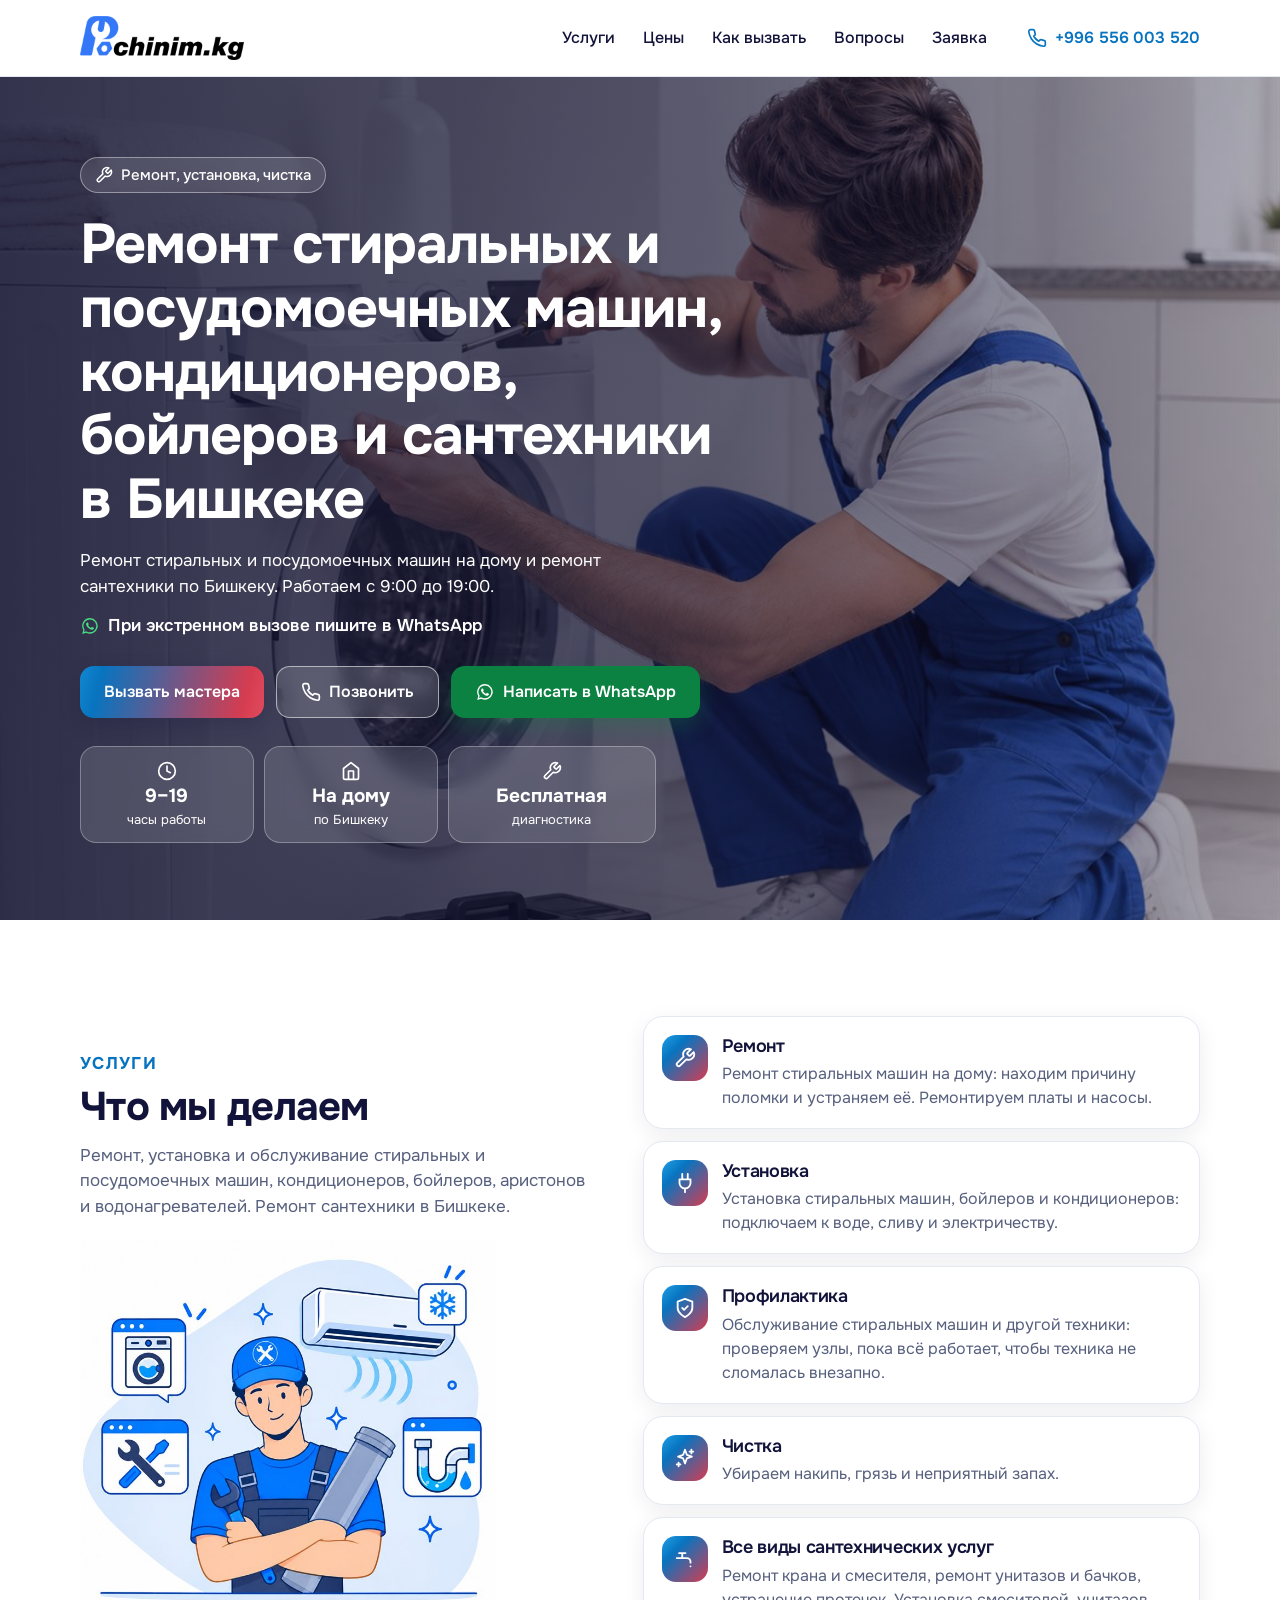
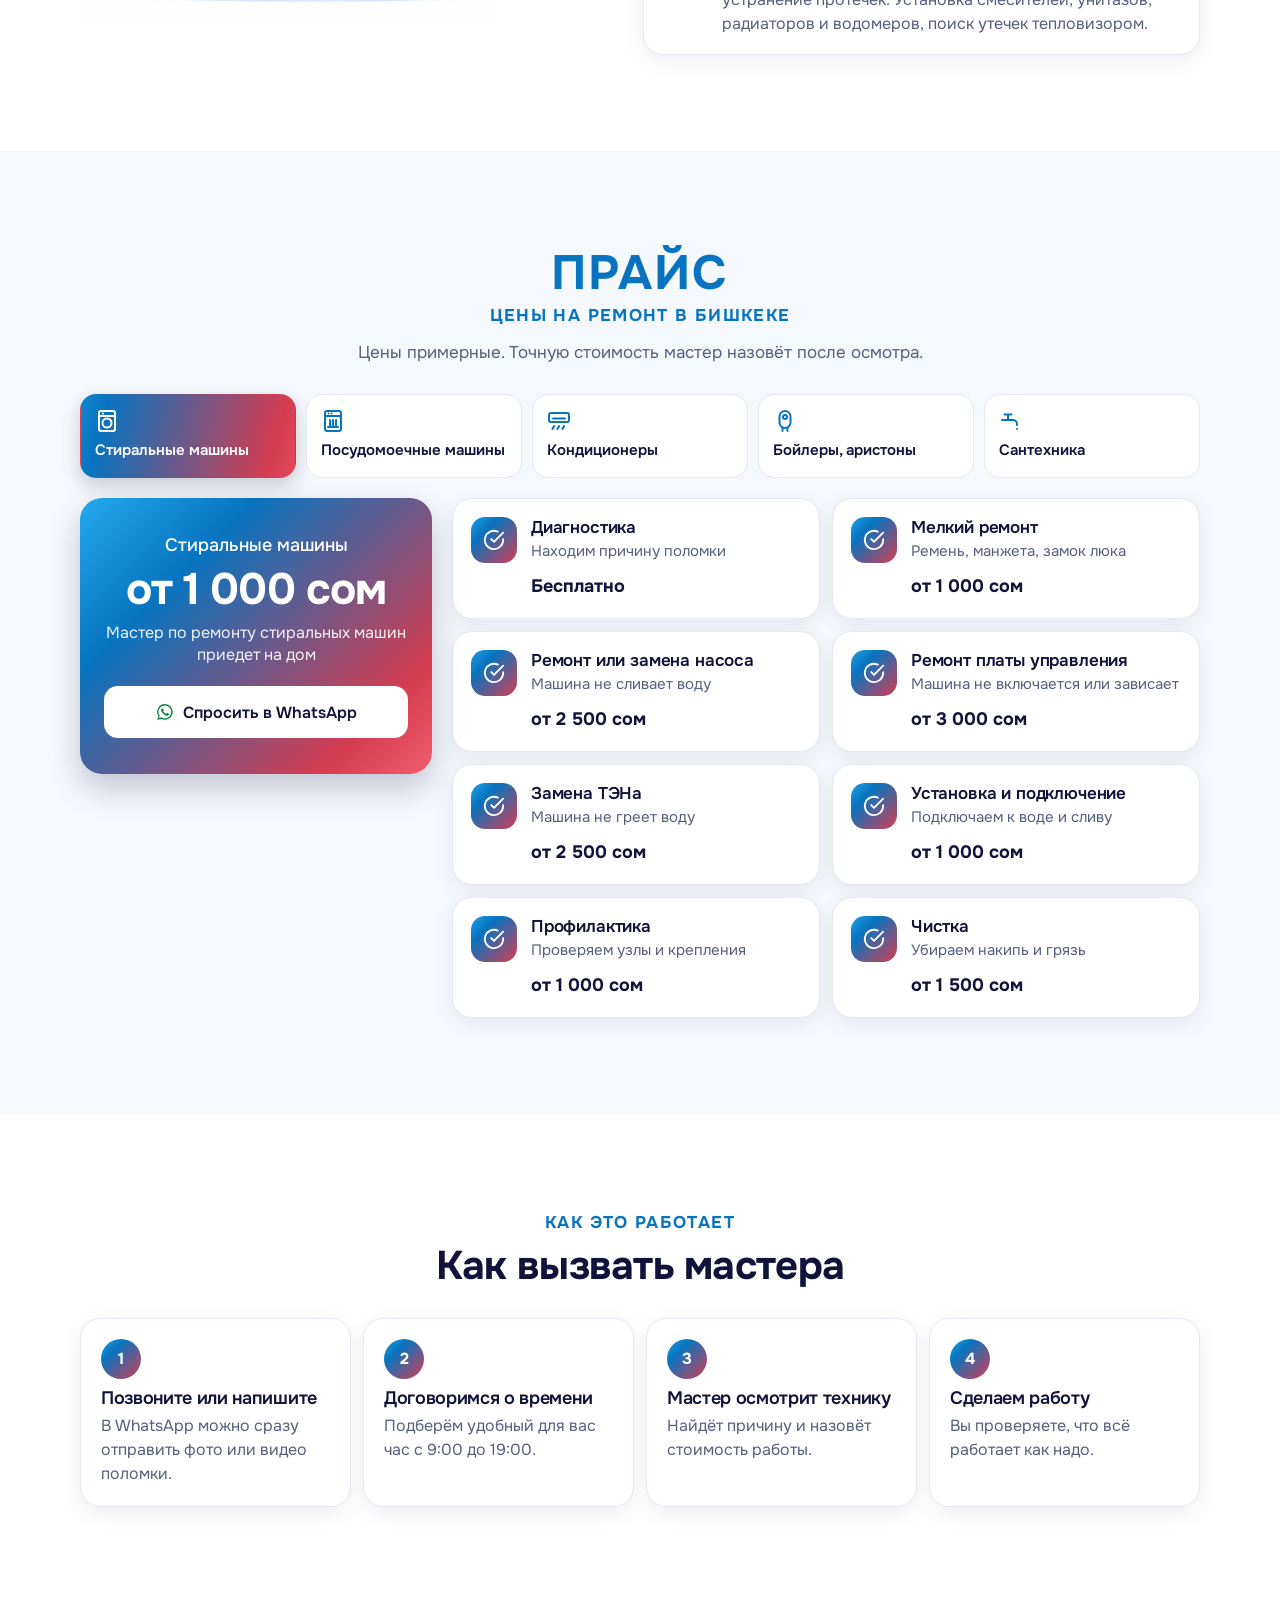
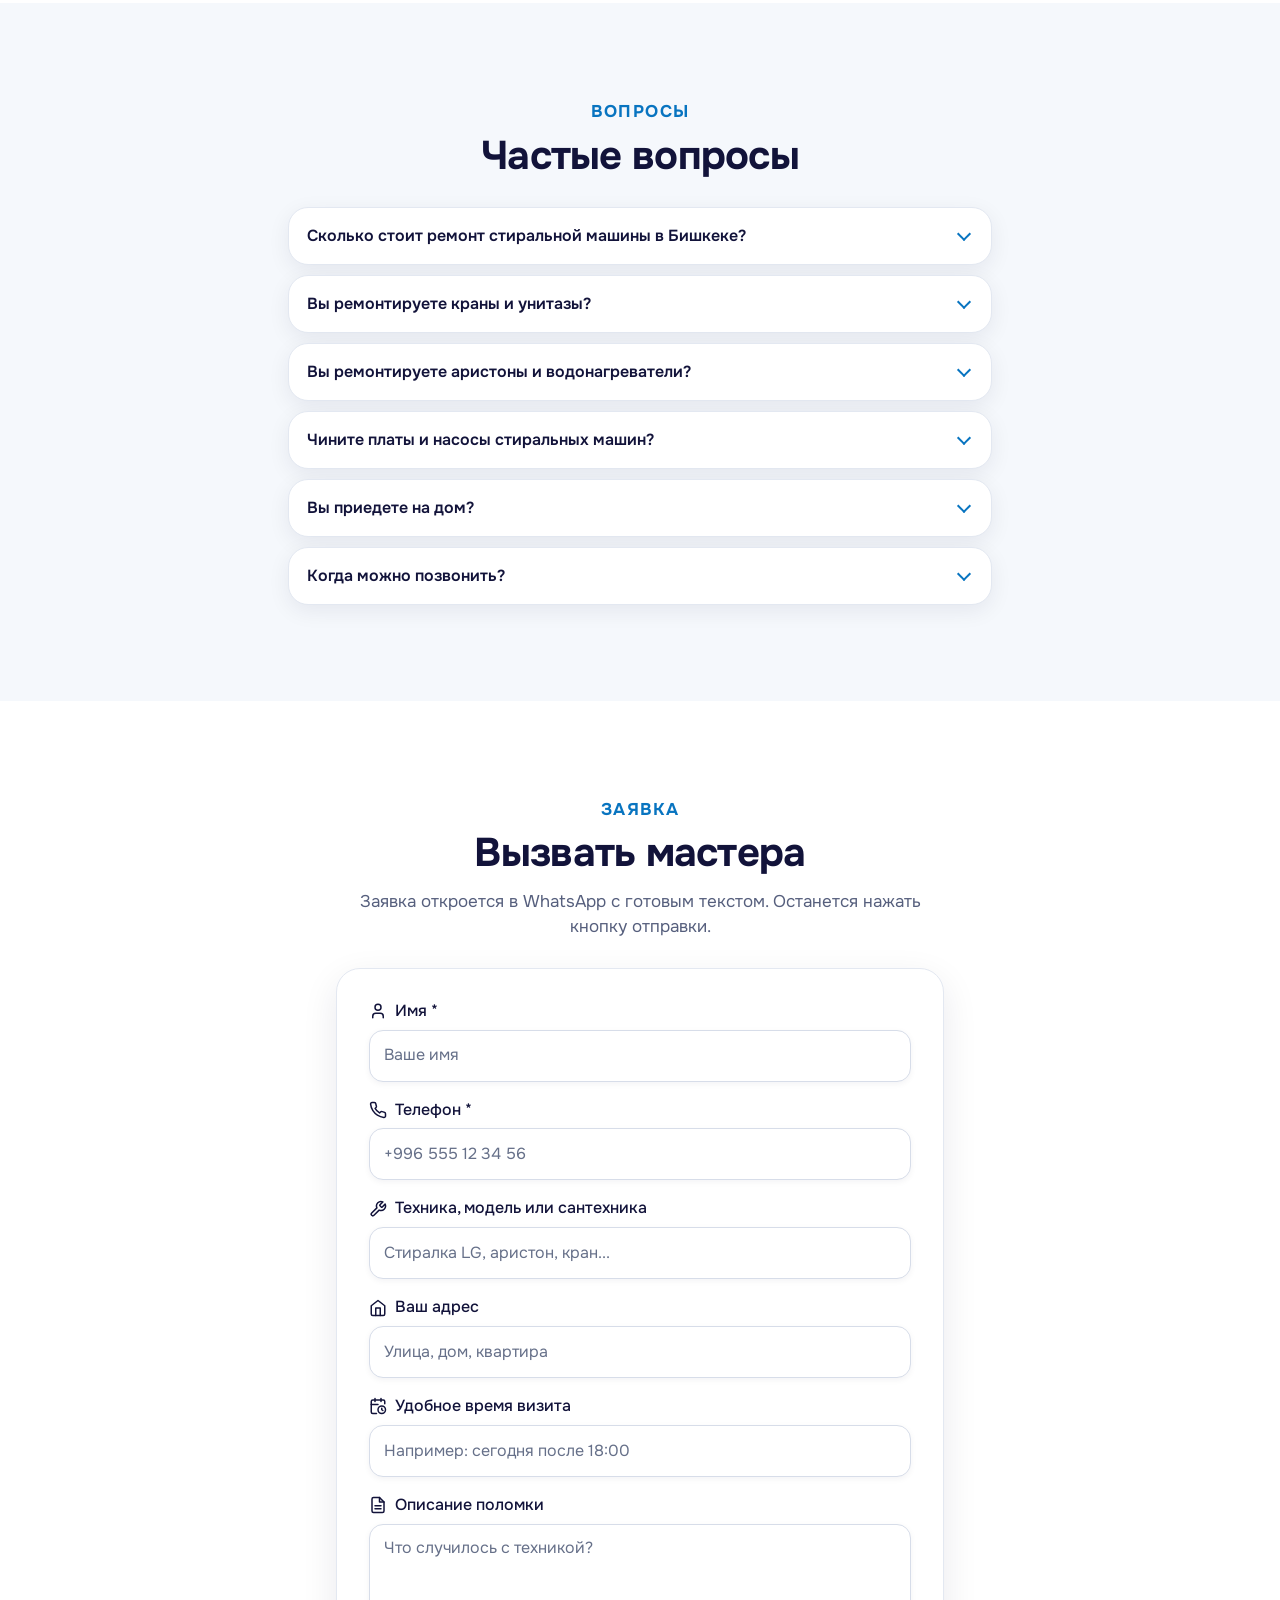
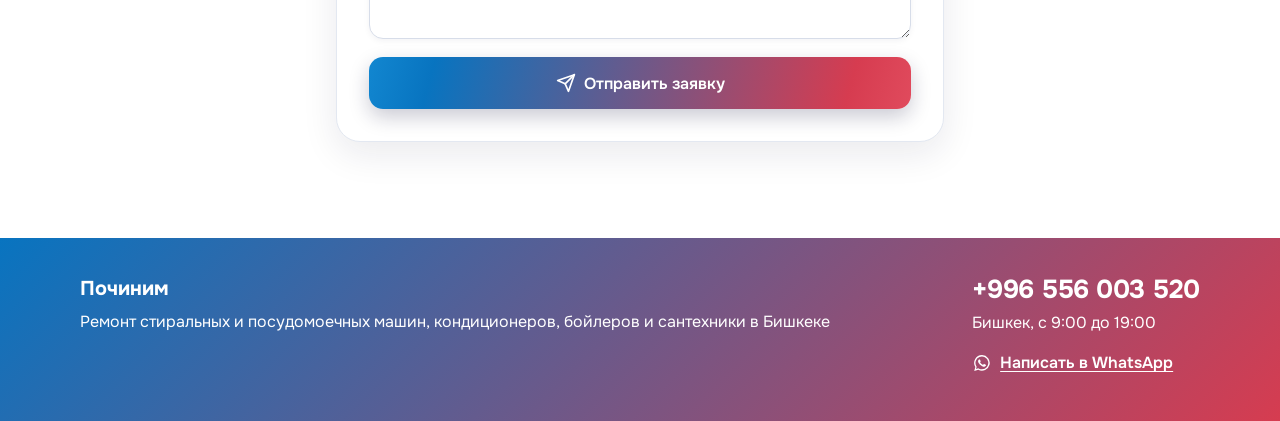
==== index.html @ c3d08d3a "Mention dishwashers in the main heading, intro and footer Co-Authored-By: Claude Opus 5.5 <noreply@a" ====
<!doctype html>
<html lang="ru">
<head>
  <meta charset="utf-8">
  <meta name="viewport" content="width=device-width, initial-scale=1, viewport-fit=cover">
  <title>Ремонт стиральных машин и сантехники в Бишкеке | Починим</title>
  <meta name="description" content="Ремонт стиральных машин на дому в Бишкеке, установка и обслуживание. Ремонт сантехники: краны, смесители, унитазы. Бесплатная диагностика. +996 556 003 520">
  <meta name="theme-color" content="#0874C0">
  <link rel="canonical" href="https://pochinim.github.io/">
  <meta property="og:type" content="website">
  <meta property="og:url" content="https://pochinim.github.io/">
  <meta property="og:image" content="https://pochinim.github.io/img/master.jpg">
  <meta property="og:locale" content="ru_RU">
  <meta property="og:title" content="Ремонт стиральных машин и сантехники в Бишкеке | Починим">
  <meta property="og:description" content="Ремонт стиральных машин на дому в Бишкеке, установка и обслуживание. Ремонт сантехники: краны, смесители, унитазы. Бесплатная диагностика.">
  <link rel="icon" href="favicon-32.png?v=2" type="image/png" sizes="32x32">
  <link rel="icon" href="favicon-192.png?v=2" type="image/png" sizes="192x192">
  <link rel="apple-touch-icon" href="apple-touch-icon.png?v=2">
  <link rel="preconnect" href="https://fonts.googleapis.com">
  <link rel="preconnect" href="https://fonts.gstatic.com" crossorigin>
  <link rel="stylesheet" href="https://fonts.googleapis.com/css2?family=Onest:wght@400;500;600;700&display=swap">
  <link rel="stylesheet" href="styles.css">
  <script type="application/ld+json">
  {
    "@context": "https://schema.org",
    "@type": "HomeAndConstructionBusiness",
    "name": "Починим",
    "logo": "https://pochinim.github.io/img/logo-pochinim.png",
    "url": "https://pochinim.github.io/",
    "image": "https://pochinim.github.io/img/master.jpg",
    "description": "Ремонт стиральных машин на дому в Бишкеке, установка и обслуживание стиральных машин, кондиционеров и бойлеров. Ремонт сантехники: ремонт крана, смесителя и унитаза.",
    "telephone": "+996556003520",
    "areaServed": { "@type": "City", "name": "Бишкек" },
    "address": { "@type": "PostalAddress", "addressLocality": "Бишкек", "addressCountry": "KG" },
    "priceRange": "от 500 сом"
  }
  </script>
</head>
<body>

  <!-- Иконки -->
  <svg width="0" height="0" class="sprite" aria-hidden="true">
    <symbol id="i-phone" viewBox="0 0 24 24"><path fill="none" stroke="currentColor" stroke-width="2" stroke-linecap="round" stroke-linejoin="round" d="M22 16.920v3a2 2 0 0 1-2.180 2 19.790 19.790 0 0 1-8.630-3.070 19.500 19.500 0 0 1-6-6 19.790 19.790 0 0 1-3.070-8.670A2 2 0 0 1 4.110 2h3a2 2 0 0 1 2 1.720c.13.960.36 1.900.7 2.810a2 2 0 0 1-.45 2.110L8.090 9.910a16 16 0 0 0 6 6l1.270-1.270a2 2 0 0 1 2.110-.45c.91.34 1.850.57 2.810.7A2 2 0 0 1 22 16.920z"/></symbol>
    <symbol id="i-wa" viewBox="0 0 24 24"><path fill="currentColor" d="M12 2.500a9.400 9.400 0 0 0-8 14.300L2.700 21.500l4.800-1.300A9.400 9.400 0 1 0 12 2.500zm0 17.100c-1.500 0-2.900-.4-4.100-1.100l-.3-.2-2.800.8.800-2.700-.2-.3A7.700 7.700 0 1 1 12 19.600zm4.300-5.700c-.2-.1-1.400-.7-1.600-.8-.2-.1-.4-.1-.5.100l-.8.900c-.1.200-.3.200-.5.100a6.300 6.300 0 0 1-3.100-2.700c-.2-.4.200-.3.600-1.200.1-.1 0-.3 0-.4l-.7-1.700c-.2-.4-.4-.4-.5-.4h-.5c-.2 0-.4.100-.6.300-.2.200-.8.800-.8 1.900 0 1.100.8 2.200.9 2.400.1.100 1.600 2.500 4 3.500 1.500.6 2 .7 2.800.6.400-.1 1.400-.6 1.600-1.100.2-.5.200-1 .1-1.100-.1-.1-.2-.2-.4-.3z"/></symbol>
    <symbol id="i-user" viewBox="0 0 24 24"><g fill="none" stroke="currentColor" stroke-width="2" stroke-linecap="round" stroke-linejoin="round"><path d="M19 21v-2a4 4 0 0 0-4-4H9a4 4 0 0 0-4 4v2"/><circle cx="12" cy="7" r="4"/></g></symbol>
    <symbol id="i-wrench" viewBox="0 0 24 24"><path fill="none" stroke="currentColor" stroke-width="2" stroke-linecap="round" stroke-linejoin="round" d="M14.700 6.300a1 1 0 0 0 0 1.400l1.600 1.600a1 1 0 0 0 1.400 0l3.770-3.770a6 6 0 0 1-7.940 7.940l-6.910 6.910a2.120 2.120 0 0 1-3-3l6.910-6.910a6 6 0 0 1 7.940-7.940l-3.760 3.760z"/></symbol>
    <symbol id="i-home" viewBox="0 0 24 24"><g fill="none" stroke="currentColor" stroke-width="2" stroke-linecap="round" stroke-linejoin="round"><path d="m3 9 9-7 9 7v11a2 2 0 0 1-2 2H5a2 2 0 0 1-2-2z"/><path d="M9 22V12h6v10"/></g></symbol>
    <symbol id="i-calendar" viewBox="0 0 24 24"><g fill="none" stroke="currentColor" stroke-width="2" stroke-linecap="round" stroke-linejoin="round"><path d="M21 9V6a2 2 0 0 0-2-2H5a2 2 0 0 0-2 2v14a2 2 0 0 0 2 2h5"/><path d="M16 2v4M8 2v4M3 10h9"/><circle cx="17" cy="17" r="5"/><path d="M17 15v2l1.500 1"/></g></symbol>
    <symbol id="i-file" viewBox="0 0 24 24"><g fill="none" stroke="currentColor" stroke-width="2" stroke-linecap="round" stroke-linejoin="round"><path d="M14 2H6a2 2 0 0 0-2 2v16a2 2 0 0 0 2 2h12a2 2 0 0 0 2-2V8z"/><path d="M14 2v6h6M16 13H8M16 17H8"/></g></symbol>
    <symbol id="i-send" viewBox="0 0 24 24"><g fill="none" stroke="currentColor" stroke-width="2" stroke-linecap="round" stroke-linejoin="round"><path d="m22 2-7 20-4-9-9-4z"/><path d="M22 2 11 13"/></g></symbol>
    <symbol id="i-clock" viewBox="0 0 24 24"><g fill="none" stroke="currentColor" stroke-width="2" stroke-linecap="round" stroke-linejoin="round"><circle cx="12" cy="12" r="10"/><path d="M12 6v6l4 2"/></g></symbol>
    <symbol id="i-check" viewBox="0 0 24 24"><g fill="none" stroke="currentColor" stroke-width="2" stroke-linecap="round" stroke-linejoin="round"><path d="M22 11.080V12a10 10 0 1 1-5.930-9.140"/><path d="m9 11 3 3L22 4"/></g></symbol>
    <symbol id="i-shield" viewBox="0 0 24 24"><g fill="none" stroke="currentColor" stroke-width="2" stroke-linecap="round" stroke-linejoin="round"><path d="M12 22s8-4 8-10V5l-8-3-8 3v7c0 6 8 10 8 10z"/><path d="m9 12 2 2 4-4"/></g></symbol>
    <symbol id="i-plug" viewBox="0 0 24 24"><path fill="none" stroke="currentColor" stroke-width="2" stroke-linecap="round" stroke-linejoin="round" d="M9 2v6M15 2v6M6 8h12v4a6 6 0 0 1-12 0V8zM12 18v4"/></symbol>
    <symbol id="i-spark" viewBox="0 0 24 24"><path fill="none" stroke="currentColor" stroke-width="2" stroke-linecap="round" stroke-linejoin="round" d="m12 3 2 5.500L19.500 10.500 14 12.500 12 18l-2-5.500-5.500-2L10 8.500zM19 3v4M21 5h-4M5 17v4M7 19H3"/></symbol>
    <symbol id="i-washer" viewBox="0 0 24 24"><g fill="none" stroke="currentColor" stroke-width="2" stroke-linecap="round" stroke-linejoin="round"><rect x="4" y="2" width="16" height="20" rx="2"/><circle cx="12" cy="14" r="4.500"/><path d="M4 7h16M8 4.500h.01"/></g></symbol>
    <symbol id="i-dish" viewBox="0 0 24 24"><g fill="none" stroke="currentColor" stroke-width="2" stroke-linecap="round" stroke-linejoin="round"><rect x="4" y="2" width="16" height="20" rx="2"/><path d="M4 7h16M7.500 4.500h.01M10.500 4.500h.01M9 11v6M12 11v6M15 11v6M7 18h10"/></g></symbol>
    <symbol id="i-ac" viewBox="0 0 24 24"><g fill="none" stroke="currentColor" stroke-width="2" stroke-linecap="round" stroke-linejoin="round"><rect x="2" y="4" width="20" height="9" rx="2"/><path d="M6 9.500h12M7 17c0 1.500-1.500 1.500-1.500 3M12 17c0 1.500-1.500 1.500-1.500 3M17 17c0 1.500-1.500 1.500-1.500 3"/></g></symbol>
    <symbol id="i-boiler" viewBox="0 0 24 24"><g fill="none" stroke="currentColor" stroke-width="2" stroke-linecap="round" stroke-linejoin="round"><rect x="6.500" y="2" width="11" height="17" rx="5.500"/><circle cx="12" cy="8" r="2"/><path d="M9.500 19v3M14.500 19v3"/></g></symbol>
    <symbol id="i-tap" viewBox="0 0 24 24"><g fill="none" stroke="currentColor" stroke-width="2" stroke-linecap="round" stroke-linejoin="round"><path d="M3 11h11a4 4 0 0 1 4 4v1M9 11V6M5.500 5.500h7"/><path d="M18 20v.01"/></g></symbol>
  </svg>

  <header class="site-header">
    <div class="wrap site-header__row">
      <a class="logo" href="#top" aria-label="Починим, на начало страницы">
        <img class="logo__img" src="img/logo-pochinim.png" width="492" height="132" alt="Починим">
      </a>

      <nav class="site-nav" id="site-nav" aria-label="Разделы сайта">
        <a href="#works">Услуги</a>
        <a href="#prices">Цены</a>
        <a href="#steps">Как вызвать</a>
        <a href="#faq">Вопросы</a>
        <a href="#request">Заявка</a>
        <a class="site-nav__tel" href="tel:+996556003520">
          <svg class="icon" aria-hidden="true"><use href="#i-phone"/></svg>+996 556 003 520
        </a>
      </nav>

      <button class="burger" type="button" id="burger" aria-label="Открыть меню" aria-expanded="false" aria-controls="site-nav">
        <span></span><span></span><span></span>
      </button>
    </div>
  </header>

  <main id="top">

    <section class="hero">
      <img class="hero__bg" src="img/hero.jpg" srcset="img/hero-800.jpg 800w, img/hero.jpg 1400w" sizes="100vw" width="1400" height="1120" alt="" fetchpriority="high">
      <div class="wrap hero__inner">
        <p class="hero__badge">
          <svg class="icon" aria-hidden="true"><use href="#i-wrench"/></svg>
          <span>Ремонт, установка, чистка</span>
        </p>
        <h1>Ремонт стиральных и посудомоечных машин, кондиционеров, бойлеров и сантехники в&nbsp;Бишкеке</h1>
        <p class="hero__lead">Ремонт стиральных и посудомоечных машин на дому и ремонт сантехники по Бишкеку. Работаем с 9:00 до 19:00.</p>
        <p class="hero__urgent">
          <svg class="icon" aria-hidden="true"><use href="#i-wa"/></svg>
          <span>При экстренном вызове пишите в WhatsApp</span>
        </p>

        <div class="hero__actions">
          <a class="btn btn--grad" href="#request">Вызвать мастера</a>
          <a class="btn btn--glass" href="tel:+996556003520">
            <svg class="icon" aria-hidden="true"><use href="#i-phone"/></svg>Позвонить
          </a>
          <a class="btn btn--wa" href="https://wa.me/996556003520" data-wa-text="Здравствуйте! Нужен мастер." target="_blank" rel="noopener" aria-label="Написать в WhatsApp">
            <svg class="icon" aria-hidden="true"><use href="#i-wa"/></svg><span><span class="wide-only">Написать в </span>WhatsApp</span>
          </a>
        </div>

        <ul class="stats">
          <li class="stat">
            <svg class="icon" aria-hidden="true"><use href="#i-clock"/></svg>
            <strong>9–19</strong>
            <span>часы работы</span>
          </li>
          <li class="stat">
            <svg class="icon" aria-hidden="true"><use href="#i-home"/></svg>
            <strong>На дому</strong>
            <span>по Бишкеку</span>
          </li>
          <li class="stat">
            <svg class="icon" aria-hidden="true"><use href="#i-wrench"/></svg>
            <strong>Бесплатная</strong>
            <span>диагностика</span>
          </li>
        </ul>
      </div>
    </section>

    <section class="section works" id="works" aria-labelledby="works-title">
      <div class="wrap works__grid">
        <div class="works__head">
          <p class="eyebrow">Услуги</p>
          <h2 id="works-title">Что мы делаем</h2>
          <p class="section-lead">Ремонт, установка и обслуживание стиральных и посудомоечных машин, кондиционеров, бойлеров, аристонов и водонагревателей. Ремонт сантехники в Бишкеке.</p>
          <img class="works__img" src="img/master.jpg" width="760" height="695" alt="Мастер с инструментами рядом со стиральной машиной, кондиционером и трубой" loading="lazy">
        </div>
        <ul class="works__list">
          <li class="card card--row">
            <span class="tile"><svg class="icon" aria-hidden="true"><use href="#i-wrench"/></svg></span>
            <div><h3>Ремонт</h3><p>Ремонт стиральных машин на дому: находим причину поломки и устраняем её. Ремонтируем платы и насосы.</p></div>
          </li>
          <li class="card card--row">
            <span class="tile"><svg class="icon" aria-hidden="true"><use href="#i-plug"/></svg></span>
            <div><h3>Установка</h3><p>Установка стиральных машин, бойлеров и кондиционеров: подключаем к воде, сливу и электричеству.</p></div>
          </li>
          <li class="card card--row">
            <span class="tile"><svg class="icon" aria-hidden="true"><use href="#i-shield"/></svg></span>
            <div><h3>Профилактика</h3><p>Обслуживание стиральных машин и другой техники: проверяем узлы, пока всё работает, чтобы техника не сломалась внезапно.</p></div>
          </li>
          <li class="card card--row">
            <span class="tile"><svg class="icon" aria-hidden="true"><use href="#i-spark"/></svg></span>
            <div><h3>Чистка</h3><p>Убираем накипь, грязь и неприятный запах.</p></div>
          </li>
          <li class="card card--row card--wide">
            <span class="tile"><svg class="icon" aria-hidden="true"><use href="#i-tap"/></svg></span>
            <div><h3>Все виды сантехнических услуг</h3><p>Ремонт крана и смесителя, ремонт унитазов и бачков, устранение протечек. Установка смесителей, унитазов, радиаторов и водомеров, поиск утечек тепловизором.</p></div>
          </li>
        </ul>
      </div>
    </section>

    <section class="section section--tint prices" id="prices" aria-labelledby="prices-title">
      <div class="wrap">
        <div class="section-head">
          <p class="eyebrow eyebrow--big">Прайс</p>
          <h2 class="h2--kicker" id="prices-title">Цены на ремонт в Бишкеке</h2>
          <p class="section-lead">Цены примерные. Точную стоимость мастер назовёт после осмотра.</p>
        </div>

        <div class="tabs" role="tablist" aria-label="Вид техники">
          <button class="tab" type="button" role="tab" id="tab-washer" aria-controls="panel-washer" aria-selected="true">
            <svg class="icon" aria-hidden="true"><use href="#i-washer"/></svg>Стиральные машины
          </button>
          <button class="tab" type="button" role="tab" id="tab-dish" aria-controls="panel-dish" aria-selected="false">
            <svg class="icon" aria-hidden="true"><use href="#i-dish"/></svg>Посудомоечные машины
          </button>
          <button class="tab" type="button" role="tab" id="tab-ac" aria-controls="panel-ac" aria-selected="false">
            <svg class="icon" aria-hidden="true"><use href="#i-ac"/></svg>Кондиционеры
          </button>
          <button class="tab" type="button" role="tab" id="tab-boiler" aria-controls="panel-boiler" aria-selected="false">
            <svg class="icon" aria-hidden="true"><use href="#i-boiler"/></svg>Бойлеры, аристоны
          </button>
          <button class="tab" type="button" role="tab" id="tab-tap" aria-controls="panel-tap" aria-selected="false">
            <svg class="icon" aria-hidden="true"><use href="#i-tap"/></svg>Сантехника
          </button>
        </div>

        <div class="panel" role="tabpanel" id="panel-washer" aria-labelledby="tab-washer">
          <div class="price-hero">
            <h3>Стиральные машины</h3>
            <p class="price-hero__value">от 1 000 сом</p>
            <p class="price-hero__text">Мастер по ремонту стиральных машин приедет на дом</p>
            <a class="btn btn--white" href="https://wa.me/996556003520" data-wa-text="Здравствуйте! Нужен мастер по стиральной машине." target="_blank" rel="noopener">
              <svg class="icon" aria-hidden="true"><use href="#i-wa"/></svg>Спросить в WhatsApp
            </a>
          </div>
          <ul class="price-list">
            <li class="price-card"><span class="tile"><svg class="icon" aria-hidden="true"><use href="#i-check"/></svg></span><div><h4>Диагностика</h4><p>Находим причину поломки</p></div><strong>Бесплатно</strong></li>
            <li class="price-card"><span class="tile"><svg class="icon" aria-hidden="true"><use href="#i-check"/></svg></span><div><h4>Мелкий ремонт</h4><p>Ремень, манжета, замок люка</p></div><strong>от 1 000 сом</strong></li>
            <li class="price-card"><span class="tile"><svg class="icon" aria-hidden="true"><use href="#i-check"/></svg></span><div><h4>Ремонт или замена насоса</h4><p>Машина не сливает воду</p></div><strong>от 2 500 сом</strong></li>
            <li class="price-card"><span class="tile"><svg class="icon" aria-hidden="true"><use href="#i-check"/></svg></span><div><h4>Ремонт платы управления</h4><p>Машина не включается или зависает</p></div><strong>от 3 000 сом</strong></li>
            <li class="price-card"><span class="tile"><svg class="icon" aria-hidden="true"><use href="#i-check"/></svg></span><div><h4>Замена ТЭНа</h4><p>Машина не греет воду</p></div><strong>от 2 500 сом</strong></li>
            <li class="price-card"><span class="tile"><svg class="icon" aria-hidden="true"><use href="#i-check"/></svg></span><div><h4>Установка и подключение</h4><p>Подключаем к воде и сливу</p></div><strong>от 1 000 сом</strong></li>
            <li class="price-card"><span class="tile"><svg class="icon" aria-hidden="true"><use href="#i-check"/></svg></span><div><h4>Профилактика</h4><p>Проверяем узлы и крепления</p></div><strong>от 1 000 сом</strong></li>
            <li class="price-card"><span class="tile"><svg class="icon" aria-hidden="true"><use href="#i-check"/></svg></span><div><h4>Чистка</h4><p>Убираем накипь и грязь</p></div><strong>от 1 500 сом</strong></li>
          </ul>
        </div>

        <div class="panel" role="tabpanel" id="panel-dish" aria-labelledby="tab-dish">
          <div class="price-hero">
            <h3>Посудомоечные машины</h3>
            <p class="price-hero__value">от 1 000 сом</p>
            <p class="price-hero__text">Ремонт и установка посудомоечных машин</p>
            <a class="btn btn--white" href="https://wa.me/996556003520" data-wa-text="Здравствуйте! Нужен мастер по посудомоечной машине." target="_blank" rel="noopener">
              <svg class="icon" aria-hidden="true"><use href="#i-wa"/></svg>Спросить в WhatsApp
            </a>
          </div>
          <ul class="price-list">
            <li class="price-card"><span class="tile"><svg class="icon" aria-hidden="true"><use href="#i-check"/></svg></span><div><h4>Диагностика</h4><p>Находим причину поломки</p></div><strong>Бесплатно</strong></li>
            <li class="price-card"><span class="tile"><svg class="icon" aria-hidden="true"><use href="#i-check"/></svg></span><div><h4>Установка и подключение</h4><p>Подключаем к воде и сливу</p></div><strong>от 1 000 сом</strong></li>
            <li class="price-card"><span class="tile"><svg class="icon" aria-hidden="true"><use href="#i-check"/></svg></span><div><h4>Замена датчиков</h4><p>Датчики уровня воды и температуры</p></div><strong>от 3 000 сом</strong></li>
            <li class="price-card"><span class="tile"><svg class="icon" aria-hidden="true"><use href="#i-check"/></svg></span><div><h4>Замена ТЭНа</h4><p>Нагреватель: машина не греет воду</p></div><strong>от 4 500 сом</strong></li>
            <li class="price-card"><span class="tile"><svg class="icon" aria-hidden="true"><use href="#i-check"/></svg></span><div><h4>Замена сливного насоса</h4><p>Машина не сливает воду</p></div><strong>от 4 500 сом</strong></li>
            <li class="price-card"><span class="tile"><svg class="icon" aria-hidden="true"><use href="#i-check"/></svg></span><div><h4>Ремонт или замена модуля</h4><p>Плата управления: не включается или зависает</p></div><strong>от 4 500 сом</strong></li>
            <li class="price-card"><span class="tile"><svg class="icon" aria-hidden="true"><use href="#i-check"/></svg></span><div><h4>Замена шланга аквастоп</h4><p>Защита от протечек</p></div><strong>от 5 500 сом</strong></li>
          </ul>
        </div>

        <div class="panel" role="tabpanel" id="panel-ac" aria-labelledby="tab-ac">
          <div class="price-hero">
            <h3>Кондиционеры</h3>
            <p class="price-hero__value">от 2 000 сом</p>
            <p class="price-hero__text">Ремонт, установка и чистка кондиционеров</p>
            <a class="btn btn--white" href="https://wa.me/996556003520" data-wa-text="Здравствуйте! Нужен мастер по кондиционеру." target="_blank" rel="noopener">
              <svg class="icon" aria-hidden="true"><use href="#i-wa"/></svg>Спросить в WhatsApp
            </a>
          </div>
          <ul class="price-list">
            <li class="price-card"><span class="tile"><svg class="icon" aria-hidden="true"><use href="#i-check"/></svg></span><div><h4>Диагностика</h4><p>Находим причину поломки</p></div><strong>Бесплатно</strong></li>
            <li class="price-card"><span class="tile"><svg class="icon" aria-hidden="true"><use href="#i-check"/></svg></span><div><h4>Ремонт</h4><p>Плохо холодит, течёт или шумит</p></div><strong>от 2 000 сом</strong></li>
            <li class="price-card"><span class="tile"><svg class="icon" aria-hidden="true"><use href="#i-check"/></svg></span><div><h4>Установка</h4><p>Монтаж внутреннего и внешнего блока</p></div><strong>от 5 000 сом</strong></li>
            <li class="price-card"><span class="tile"><svg class="icon" aria-hidden="true"><use href="#i-check"/></svg></span><div><h4>Заправка фреоном</h4><p>Когда кондиционер слабо холодит</p></div><strong>от 2 000 сом</strong></li>
            <li class="price-card"><span class="tile"><svg class="icon" aria-hidden="true"><use href="#i-check"/></svg></span><div><h4>Профилактика</h4><p>Проверка перед сезоном</p></div><strong>от 2 000 сом</strong></li>
            <li class="price-card"><span class="tile"><svg class="icon" aria-hidden="true"><use href="#i-check"/></svg></span><div><h4>Чистка</h4><p>Фильтры и теплообменник</p></div><strong>от 2 000 сом</strong></li>
          </ul>
        </div>

        <div class="panel" role="tabpanel" id="panel-boiler" aria-labelledby="tab-boiler">
          <div class="price-hero">
            <h3>Бойлеры, аристоны, водонагреватели</h3>
            <p class="price-hero__value">от 1 000 сом</p>
            <p class="price-hero__text">Ремонт и установка бойлеров и водонагревателей</p>
            <a class="btn btn--white" href="https://wa.me/996556003520" data-wa-text="Здравствуйте! Нужен мастер по бойлеру." target="_blank" rel="noopener">
              <svg class="icon" aria-hidden="true"><use href="#i-wa"/></svg>Спросить в WhatsApp
            </a>
          </div>
          <ul class="price-list">
            <li class="price-card"><span class="tile"><svg class="icon" aria-hidden="true"><use href="#i-check"/></svg></span><div><h4>Диагностика</h4><p>Находим причину поломки</p></div><strong>Бесплатно</strong></li>
            <li class="price-card"><span class="tile"><svg class="icon" aria-hidden="true"><use href="#i-check"/></svg></span><div><h4>Ремонт</h4><p>Течёт или выбивает автомат</p></div><strong>от 1 000 сом</strong></li>
            <li class="price-card"><span class="tile"><svg class="icon" aria-hidden="true"><use href="#i-check"/></svg></span><div><h4>Замена ТЭНа</h4><p>Вода не нагревается</p></div><strong>от 1 500 сом</strong></li>
            <li class="price-card"><span class="tile"><svg class="icon" aria-hidden="true"><use href="#i-check"/></svg></span><div><h4>Замена термостата</h4><p>Вода перегревается или остаётся холодной</p></div><strong>от 1 500 сом</strong></li>
            <li class="price-card"><span class="tile"><svg class="icon" aria-hidden="true"><use href="#i-check"/></svg></span><div><h4>Установка водонагревателя</h4><p>50–80 литров, крепим и подключаем к воде</p></div><strong>от 2 500 сом</strong></li>
            <li class="price-card"><span class="tile"><svg class="icon" aria-hidden="true"><use href="#i-check"/></svg></span><div><h4>Профилактика</h4><p>Проверка анода и узлов</p></div><strong>от 1 000 сом</strong></li>
            <li class="price-card"><span class="tile"><svg class="icon" aria-hidden="true"><use href="#i-check"/></svg></span><div><h4>Чистка</h4><p>Убираем накипь из бака</p></div><strong>от 1 000 сом</strong></li>
            <li class="price-card"><span class="tile"><svg class="icon" aria-hidden="true"><use href="#i-check"/></svg></span><div><h4>Водомер в квартире</h4><p>Установка счётчика воды</p></div><strong>от 1 000 сом</strong></li>
          </ul>
        </div>

        <div class="panel" role="tabpanel" id="panel-tap" aria-labelledby="tab-tap">
          <div class="price-hero">
            <h3>Сантехника</h3>
            <p class="price-hero__value">от 500 сом</p>
            <p class="price-hero__text">Ремонт и установка смесителей, унитазов, радиаторов</p>
            <a class="btn btn--white" href="https://wa.me/996556003520" data-wa-text="Здравствуйте! Нужен сантехник." target="_blank" rel="noopener">
              <svg class="icon" aria-hidden="true"><use href="#i-wa"/></svg>Спросить в WhatsApp
            </a>
          </div>
          <ul class="price-list">
            <li class="price-card"><span class="tile"><svg class="icon" aria-hidden="true"><use href="#i-check"/></svg></span><div><h4>Вызов мастера</h4><p>Осмотр и подбор решения</p></div><strong>от 500 сом</strong></li>
            <li class="price-card"><span class="tile"><svg class="icon" aria-hidden="true"><use href="#i-check"/></svg></span><div><h4>Устранение протечки</h4><p>Трубы, краны, соединения</p></div><strong>от 500 сом</strong></li>
            <li class="price-card"><span class="tile"><svg class="icon" aria-hidden="true"><use href="#i-check"/></svg></span><div><h4>Ремонт унитаза и бачка</h4><p>Течёт, шумит или плохо сливает</p></div><strong>от 700 сом</strong></li>
            <li class="price-card"><span class="tile"><svg class="icon" aria-hidden="true"><use href="#i-check"/></svg></span><div><h4>Ремонт крана или смесителя</h4><p>Капает, течёт или плохо работает</p></div><strong>от 800 сом</strong></li>
            <li class="price-card"><span class="tile"><svg class="icon" aria-hidden="true"><use href="#i-check"/></svg></span><div><h4>Установка смесителя на кухне</h4><p>Монтаж и подключение к воде</p></div><strong>от 1 000 сом</strong></li>
            <li class="price-card"><span class="tile"><svg class="icon" aria-hidden="true"><use href="#i-check"/></svg></span><div><h4>Установка смесителя на раковину</h4><p>Монтаж и подключение к воде</p></div><strong>от 1 000 сом</strong></li>
            <li class="price-card"><span class="tile"><svg class="icon" aria-hidden="true"><use href="#i-check"/></svg></span><div><h4>Установка смесителя в ванной</h4><p>Монтаж и подключение к воде</p></div><strong>от 1 500 сом</strong></li>
            <li class="price-card"><span class="tile"><svg class="icon" aria-hidden="true"><use href="#i-check"/></svg></span><div><h4>Установка тропического душа</h4><p>Стойка с верхним душем</p></div><strong>от 2 500 сом</strong></li>
            <li class="price-card"><span class="tile"><svg class="icon" aria-hidden="true"><use href="#i-check"/></svg></span><div><h4>Установка унитаза</h4><p>Монтаж, подключение и герметизация</p></div><strong>от 2 500 сом</strong></li>
            <li class="price-card"><span class="tile"><svg class="icon" aria-hidden="true"><use href="#i-check"/></svg></span><div><h4>Замена аварийного крана</h4><p>Кран на вводе воды в квартиру</p></div><strong>от 2 500 сом</strong></li>
            <li class="price-card"><span class="tile"><svg class="icon" aria-hidden="true"><use href="#i-check"/></svg></span><div><h4>Замена радиатора</h4><p>Снятие старого и установка нового</p></div><strong>от 4 500 сом</strong></li>
            <li class="price-card"><span class="tile"><svg class="icon" aria-hidden="true"><use href="#i-check"/></svg></span><div><h4>Установка радиатора</h4><p>Монтаж и подключение к отоплению</p></div><strong>от 4 500 сом</strong></li>
            <li class="price-card"><span class="tile"><svg class="icon" aria-hidden="true"><use href="#i-check"/></svg></span><div><h4>Монтаж водопровода</h4><p>Прокладка и подключение труб</p></div><strong>от 1 000 сом</strong></li>
            <li class="price-card"><span class="tile"><svg class="icon" aria-hidden="true"><use href="#i-check"/></svg></span><div><h4>Установка водомера в квартире</h4><p>Счётчик воды</p></div><strong>от 1 000 сом</strong></li>
            <li class="price-card"><span class="tile"><svg class="icon" aria-hidden="true"><use href="#i-check"/></svg></span><div><h4>Установка посудомоечной машины</h4><p>Подключение к воде и сливу</p></div><strong>от 1 000 сом</strong></li>
            <li class="price-card"><span class="tile"><svg class="icon" aria-hidden="true"><use href="#i-check"/></svg></span><div><h4>Поиск утечек тепловизором</h4><p>Только обнаружение, ремонт оплачивается отдельно</p></div><strong>от 3 500 сом</strong></li>
          </ul>
        </div>
      </div>
    </section>

    <section class="section steps" id="steps" aria-labelledby="steps-title">
      <div class="wrap">
        <div class="section-head">
          <p class="eyebrow">Как это работает</p>
          <h2 id="steps-title">Как вызвать мастера</h2>
        </div>
        <ol class="steps__list">
          <li class="card"><h3>Позвоните или напишите</h3><p>В WhatsApp можно сразу отправить фото или видео поломки.</p></li>
          <li class="card"><h3>Договоримся о времени</h3><p>Подберём удобный для вас час с 9:00 до 19:00.</p></li>
          <li class="card"><h3>Мастер осмотрит технику</h3><p>Найдёт причину и назовёт стоимость работы.</p></li>
          <li class="card"><h3>Сделаем работу</h3><p>Вы проверяете, что всё работает как надо.</p></li>
        </ol>
      </div>
    </section>

    <section class="section section--tint faq" id="faq" aria-labelledby="faq-title">
      <div class="wrap faq__wrap">
        <div class="section-head">
          <p class="eyebrow">Вопросы</p>
          <h2 id="faq-title">Частые вопросы</h2>
        </div>
        <div class="faq__list">
          <details class="card">
            <summary>Сколько стоит ремонт стиральной машины в Бишкеке?</summary>
            <p>Мелкий ремонт стоит от 1 000 сом, замена насоса или ТЭНа от 2 500 сом. Диагностика бесплатная, а точную стоимость мастер назовёт после осмотра.</p>
          </details>
          <details class="card">
            <summary>Вы ремонтируете краны и унитазы?</summary>
            <p>Да. Ремонтируем и меняем краны и смесители, чиним унитазы и бачки, устраняем протечки. Ремонт сантехники от 500 сом.</p>
          </details>
          <details class="card">
            <summary>Вы ремонтируете аристоны и водонагреватели?</summary>
            <p>Да. Аристон, бойлер и водонагреватель мы ремонтируем, устанавливаем, чистим и обслуживаем.</p>
          </details>
          <details class="card">
            <summary>Чините платы и насосы стиральных машин?</summary>
            <p>Да. Напишите в WhatsApp модель машины и что с ней происходит, так мастер быстрее сориентируется.</p>
          </details>
          <details class="card">
            <summary>Вы приедете на дом?</summary>
            <p>Да, мастер приезжает к вам домой по Бишкеку. Время согласуем по телефону или в WhatsApp.</p>
          </details>
          <details class="card">
            <summary>Когда можно позвонить?</summary>
            <p>С 9:00 до 19:00. В WhatsApp можно написать в любое время, ответим в рабочие часы.</p>
          </details>
        </div>
      </div>
    </section>

    <section class="section request-section" id="request" aria-labelledby="request-title">
      <div class="wrap request-section__wrap">
        <div class="section-head">
          <p class="eyebrow">Заявка</p>
          <h2 id="request-title">Вызвать мастера</h2>
          <p class="section-lead">Заявка откроется в WhatsApp с готовым текстом. Останется нажать кнопку отправки.</p>
        </div>

        <form class="request" id="request-form" action="https://wa.me/996556003520" novalidate>
          <div class="field">
            <label for="name"><svg class="icon" aria-hidden="true"><use href="#i-user"/></svg>Имя <span class="req" aria-hidden="true">*</span></label>
            <input id="name" name="name" type="text" placeholder="Ваше имя" autocomplete="given-name" enterkeyhint="next" required aria-describedby="name-error">
            <p class="field-error" id="name-error" hidden>Введите имя.</p>
          </div>
          <div class="field">
            <label for="phone"><svg class="icon" aria-hidden="true"><use href="#i-phone"/></svg>Телефон <span class="req" aria-hidden="true">*</span></label>
            <input id="phone" name="phone" type="tel" inputmode="tel" placeholder="+996 555 12 34 56" autocomplete="tel" enterkeyhint="next" required aria-describedby="phone-error">
            <p class="field-error" id="phone-error" hidden>Введите номер полностью, например 0555 123 456.</p>
          </div>
          <div class="field">
            <label for="device"><svg class="icon" aria-hidden="true"><use href="#i-wrench"/></svg>Техника, модель или сантехника</label>
            <input id="device" name="device" type="text" placeholder="Стиралка LG, аристон, кран..." enterkeyhint="next">
          </div>
          <div class="field">
            <label for="address"><svg class="icon" aria-hidden="true"><use href="#i-home"/></svg>Ваш адрес</label>
            <input id="address" name="address" type="text" placeholder="Улица, дом, квартира" autocomplete="street-address" enterkeyhint="next">
          </div>
          <div class="field">
            <label for="time"><svg class="icon" aria-hidden="true"><use href="#i-calendar"/></svg>Удобное время визита</label>
            <input id="time" name="time" type="text" placeholder="Например: сегодня после 18:00" enterkeyhint="next">
          </div>
          <div class="field">
            <label for="problem"><svg class="icon" aria-hidden="true"><use href="#i-file"/></svg>Описание поломки</label>
            <textarea id="problem" name="problem" rows="4" placeholder="Что случилось с техникой?"></textarea>
          </div>
          <button class="btn btn--grad btn--full" type="submit">
            <svg class="icon" aria-hidden="true"><use href="#i-send"/></svg>Отправить заявку
          </button>
        </form>
      </div>
    </section>

  </main>

  <footer class="site-footer" id="contacts">
    <div class="wrap site-footer__wrap">
      <div>
        <p class="site-footer__name">Починим</p>
        <p>Ремонт стиральных и посудомоечных машин, кондиционеров, бойлеров и сантехники в Бишкеке</p>
      </div>
      <div class="site-footer__contacts">
        <a class="site-footer__phone" href="tel:+996556003520">+996 556 003 520</a>
        <p>Бишкек, с 9:00 до 19:00</p>
        <a class="site-footer__wa" href="https://wa.me/996556003520" data-wa-text="Здравствуйте! Нужен мастер." target="_blank" rel="noopener">
          <svg class="icon" aria-hidden="true"><use href="#i-wa"/></svg>Написать в WhatsApp
        </a>
      </div>
    </div>
  </footer>

  <!-- Круглые кнопки связи -->
  <div class="fab">
    <a class="fab__btn fab__btn--phone" href="tel:+996556003520" aria-label="Позвонить">
      <svg class="icon" aria-hidden="true"><use href="#i-phone"/></svg>
    </a>
    <a class="fab__btn fab__btn--wa" href="https://wa.me/996556003520" data-wa-text="Здравствуйте! Нужен мастер." target="_blank" rel="noopener" aria-label="Написать в WhatsApp">
      <svg class="icon" aria-hidden="true"><use href="#i-wa"/></svg>
    </a>
  </div>

  <script src="script.js"></script>
</body>
</html>
---- styles.css ----
:root {
  /* Градиент с референса: голубой #2fbdff → коралловый #ff7582.
     Белый текст на этих светлых цветах не читается, поэтому под текстом
     стоят их насыщенные версии, а яркие цвета остаются по краям. */
  --sky: #2fbdff;
  --coral: #ff7582;
  --sky-deep: #0874c0;
  --coral-deep: #d63c50;

  --grad-btn: linear-gradient(105deg, var(--sky) -35%, var(--sky-deep) 12%, var(--coral-deep) 88%, var(--coral) 135%);
  --grad-card: linear-gradient(135deg, var(--sky) -10%, var(--sky-deep) 28%, var(--coral-deep) 82%, var(--coral) 112%);
  --grad-tile: linear-gradient(135deg, var(--sky) -20%, var(--sky-deep) 30%, var(--coral-deep) 100%);
  --grad-footer: linear-gradient(135deg, var(--sky-deep), var(--coral-deep));

  --ink: #12133a;
  --muted: #565f7d;
  --accent: #0874c0;
  --line: #e3e8f1;
  --tint: #f5f8fc;
  --white: #fff;
  --wa: #0c8242;
  --wa-fab: #1fb855;
  --error: #b3122a;

  --font: "Onest", system-ui, -apple-system, "Segoe UI", Roboto, Arial, sans-serif;
  --gutter: clamp(1rem, 4.2vw, 3rem);
  --section: clamp(3.25rem, 8vw, 6rem);
  --shadow: 0 6px 22px rgba(18, 19, 58, .07);
  --header: 4.125rem;
}

*, *::before, *::after { box-sizing: border-box; }

html {
  -webkit-text-size-adjust: 100%;
  scroll-behavior: smooth;
  scroll-padding-top: calc(var(--header) + .75rem);
}

body {
  margin: 0;
  background: var(--white);
  color: var(--ink);
  font-family: var(--font);
  font-size: 1rem;
  line-height: 1.5;
  overflow-wrap: break-word;
}

h1, h2, h3, h4, p, ul, ol { margin: 0; padding: 0; }
ul, ol { list-style: none; }
a { color: inherit; }
img { display: block; max-width: 100%; }

h1, h2, h3 { letter-spacing: -.018em; }

h1 {
  font-size: clamp(1.875rem, 8.300vw, 3.5rem);
  font-weight: 700;
  line-height: 1.14;
}

h2 {
  font-size: clamp(1.5rem, 6.800vw, 2.5rem);
  font-weight: 700;
  line-height: 1.16;
}

h3 {
  font-size: 1.125rem;
  font-weight: 600;
  line-height: 1.3;
}

:focus-visible {
  outline: 3px solid var(--accent);
  outline-offset: 2px;
  border-radius: 6px;
}

.sprite { position: absolute; }

.wrap {
  width: 100%;
  max-width: 76rem;
  margin-inline: auto;
  padding-left: max(var(--gutter), env(safe-area-inset-left));
  padding-right: max(var(--gutter), env(safe-area-inset-right));
}

.icon {
  width: 1.25rem;
  height: 1.25rem;
  flex: none;
}

/* Кнопки */
.btn {
  display: inline-flex;
  align-items: center;
  justify-content: center;
  gap: .5rem;
  min-height: 3.25rem;
  padding: .75rem 1.5rem;
  border: 0;
  border-radius: 14px;
  font: 600 1rem/1.2 var(--font);
  text-align: center;
  text-decoration: none;
  cursor: pointer;
  -webkit-tap-highlight-color: transparent;
}

.btn--grad {
  background: var(--grad-btn);
  color: var(--white);
  box-shadow: 0 8px 20px rgba(18, 19, 58, .22);
}

.btn--grad:hover { filter: brightness(1.12); }

.btn--glass {
  border: 1px solid rgba(255, 255, 255, .55);
  background: rgba(255, 255, 255, .14);
  color: var(--white);
  -webkit-backdrop-filter: blur(8px);
  backdrop-filter: blur(8px);
}

.btn--glass:hover { background: rgba(255, 255, 255, .24); }
.btn--glass:focus-visible { outline-color: var(--white); }

.btn--wa {
  background: var(--wa);
  color: var(--white);
  box-shadow: 0 8px 20px rgba(12, 130, 66, .3);
}

.btn--wa:hover { background: #0a6d37; }
.btn--wa:focus-visible { outline-color: var(--white); }

.btn--white { background: var(--white); color: var(--ink); }
.btn--white:hover { background: #e9f8ff; }
.btn--white:focus-visible { outline-color: var(--white); }
.btn--white .icon { color: var(--wa); }
.btn--full { width: 100%; }

/* Шапка */
.site-header {
  position: sticky;
  z-index: 20;
  top: 0;
  background: rgba(255, 255, 255, .9);
  border-bottom: 1px solid var(--line);
  -webkit-backdrop-filter: blur(14px);
  backdrop-filter: blur(14px);
}

.site-header__row {
  display: flex;
  align-items: center;
  justify-content: space-between;
  gap: 1rem;
  min-height: var(--header);
}

.logo {
  display: flex;
  align-items: center;
  gap: .625rem;
  text-decoration: none;
}

.logo__img {
  display: block;
  width: auto;
  height: 2.375rem;
}

@media (min-width: 1000px) {
  .logo__img { height: 2.75rem; }
}

.burger {
  display: grid;
  align-content: center;
  justify-items: center;
  gap: 5px;
  width: 2.75rem;
  height: 2.75rem;
  margin-right: -.5rem;
  padding: 0;
  border: 0;
  background: none;
  color: var(--ink);
  cursor: pointer;
  -webkit-tap-highlight-color: transparent;
}

.burger span {
  display: block;
  width: 1.375rem;
  height: 2px;
  border-radius: 2px;
  background: currentColor;
  transition: transform .18s, opacity .18s;
}

.burger[aria-expanded="true"] span:nth-child(1) { transform: translateY(7px) rotate(45deg); }
.burger[aria-expanded="true"] span:nth-child(2) { opacity: 0; }
.burger[aria-expanded="true"] span:nth-child(3) { transform: translateY(-7px) rotate(-45deg); }

.site-nav {
  position: absolute;
  top: 100%;
  right: 0;
  left: 0;
  display: none;
  padding: .5rem var(--gutter) 1rem;
  background: var(--white);
  border-bottom: 1px solid var(--line);
  box-shadow: 0 14px 28px rgba(18, 19, 58, .1);
}

.site-nav.is-open { display: grid; }

.site-nav a {
  display: flex;
  align-items: center;
  gap: .5rem;
  min-height: 3rem;
  font-size: 1.0625rem;
  font-weight: 500;
  text-decoration: none;
}

.site-nav__tel {
  margin-top: .25rem;
  padding-top: .25rem;
  border-top: 1px solid var(--line);
  color: var(--accent);
  font-weight: 600 !important;
}

/* Первый экран */
.hero {
  position: relative;
  isolation: isolate;
  overflow: hidden;
  color: var(--white);
}

.hero__bg {
  position: absolute;
  z-index: -2;
  inset: 0;
  width: 100%;
  height: 100%;
  object-fit: cover;
  object-position: 50% center;
}

.hero::before {
  content: "";
  position: absolute;
  z-index: -1;
  inset: 0;
  background: linear-gradient(180deg, rgba(16, 17, 48, .8) 0%, rgba(16, 17, 48, .72) 88%, rgba(255, 255, 255, 1) 100%);
}

.hero__inner {
  padding-top: clamp(2.5rem, 8vw, 5rem);
  padding-bottom: clamp(4rem, 12vw, 6.5rem);
}

.hero__badge {
  display: inline-flex;
  align-items: center;
  gap: .5rem;
  padding: .5rem .875rem;
  border: 1px solid rgba(255, 255, 255, .4);
  border-radius: 999px;
  background: rgba(255, 255, 255, .12);
  font-size: .9375rem;
  font-weight: 500;
  line-height: 1.2;
  -webkit-backdrop-filter: blur(8px);
  backdrop-filter: blur(8px);
}

.hero__badge .icon { width: 1.125rem; height: 1.125rem; }

.hero h1 {
  max-width: 48rem;
  margin-top: 1.25rem;
}

.hero__lead {
  max-width: 36rem;
  margin-top: 1rem;
  font-size: 1.0625rem;
  line-height: 1.55;
}

.hero__urgent {
  display: flex;
  align-items: center;
  gap: .5rem;
  margin-top: .875rem;
  font-size: 1.0625rem;
  font-weight: 600;
  line-height: 1.35;
}

.hero__urgent .icon { color: #4ade80; }

.hero__actions {
  display: grid;
  grid-template-columns: 1fr 1fr;
  gap: .75rem;
  margin-top: 1.75rem;
}

.hero__actions .btn { padding-inline: .5rem; }
.hero__actions .btn--grad { grid-column: 1 / -1; }
.wide-only { display: none; }

.stats {
  display: grid;
  grid-template-columns: minmax(0, 1fr) minmax(0, 1fr) minmax(0, 1.2fr);
  gap: .625rem;
  margin-top: 1.75rem;
}

.stat {
  display: grid;
  justify-items: center;
  align-content: start;
  gap: .25rem;
  padding: .875rem .375rem;
  border: 1px solid rgba(255, 255, 255, .3);
  border-radius: 16px;
  background: rgba(255, 255, 255, .13);
  text-align: center;
  -webkit-backdrop-filter: blur(8px);
  backdrop-filter: blur(8px);
}

.stat strong {
  font-size: clamp(.9375rem, 4.400vw, 1.1875rem);
  font-weight: 700;
  line-height: 1.2;
  white-space: nowrap;
}

.stat span {
  font-size: .8125rem;
  line-height: 1.25;
}

/* Секции */
.section { padding-block: var(--section); }
.section--tint { background: var(--tint); }

.section-head {
  max-width: 40rem;
  margin-inline: auto;
  text-align: center;
}

.eyebrow {
  margin-bottom: .5rem;
  color: var(--accent);
  font-size: 1.0625rem;
  font-weight: 700;
  letter-spacing: .08em;
  text-transform: uppercase;
}

/* Прайс: крупное слово сверху, подпись под ним мелкая */
.eyebrow--big {
  margin-bottom: .375rem;
  font-size: clamp(2rem, 9vw, 3rem);
  line-height: 1.1;
  letter-spacing: .04em;
}

.h2--kicker {
  color: var(--accent);
  font-size: 1.0625rem;
  line-height: 1.35;
  letter-spacing: .08em;
  text-transform: uppercase;
}

.section-lead {
  margin-top: .75rem;
  color: var(--muted);
  font-size: 1.0625rem;
}

.card {
  border: 1px solid var(--line);
  border-radius: 20px;
  background: var(--white);
  box-shadow: var(--shadow);
}

.tile {
  display: grid;
  place-items: center;
  flex: none;
  width: 2.875rem;
  height: 2.875rem;
  border-radius: 14px;
  background: var(--grad-tile);
  color: var(--white);
}

.tile .icon { width: 1.375rem; height: 1.375rem; }

/* Что мы делаем */
.works__head { text-align: center; }

.works__img {
  width: 100%;
  max-width: 22rem;
  height: auto;
  margin: 1.25rem auto 0;
}

.works__list {
  display: grid;
  gap: .75rem;
  margin-top: 1.25rem;
}

.card--row {
  display: flex;
  align-items: flex-start;
  gap: .875rem;
  padding: 1.125rem;
}

.card--row p {
  margin-top: .25rem;
  color: var(--muted);
}

/* Цены */
.tabs {
  display: grid;
  grid-template-columns: 1fr 1fr;
  gap: .625rem;
  margin-top: 1.75rem;
}

/* Нечётное число вкладок: последняя занимает всю строку */
.tab:last-child:nth-child(odd) { grid-column: 1 / -1; }

.tab {
  display: flex;
  flex-direction: column;
  align-items: flex-start;
  gap: .5rem;
  min-height: 5.25rem;
  padding: .875rem;
  border: 1px solid var(--line);
  border-radius: 16px;
  background: var(--white);
  color: var(--ink);
  font: 600 .9375rem/1.25 var(--font);
  text-align: left;
  cursor: pointer;
  -webkit-tap-highlight-color: transparent;
}

.tab .icon { width: 1.5rem; height: 1.5rem; color: var(--accent); }

.tab:hover { border-color: var(--accent); }

.tab[aria-selected="true"] {
  border-color: transparent;
  background: var(--grad-btn);
  color: var(--white);
  box-shadow: 0 8px 20px rgba(18, 19, 58, .2);
}

.tab[aria-selected="true"] .icon { color: var(--white); }

.panel { margin-top: 1.25rem; }
.panel[hidden] { display: none; }

.price-hero {
  display: grid;
  justify-items: center;
  gap: .5rem;
  padding: 1.75rem 1.25rem;
  border-radius: 22px;
  background: var(--grad-card);
  color: var(--white);
  text-align: center;
  box-shadow: 0 14px 32px rgba(18, 19, 58, .22);
}

.price-hero h3 { font-size: 1.125rem; font-weight: 500; letter-spacing: 0; }

.price-hero__value {
  font-size: clamp(2.25rem, 10.500vw, 3.25rem);
  font-weight: 700;
  line-height: 1.1;
  letter-spacing: -.02em;
}

.price-hero__text {
  max-width: 20rem;
  font-size: 1rem;
  line-height: 1.4;
  opacity: .92;
}

.price-hero .btn {
  width: 100%;
  max-width: 22rem;
  margin-top: .75rem;
}

.price-list {
  display: grid;
  gap: .75rem;
  margin-top: 1rem;
}

.price-card {
  display: grid;
  grid-template-columns: auto minmax(0, 1fr);
  column-gap: .875rem;
  row-gap: .625rem;
  padding: 1.125rem;
  border: 1px solid var(--line);
  border-radius: 20px;
  background: var(--white);
  box-shadow: var(--shadow);
}

.price-card h4 {
  font-size: 1.0625rem;
  font-weight: 600;
  line-height: 1.3;
  letter-spacing: -.01em;
}

.price-card p {
  margin-top: .125rem;
  color: var(--muted);
  font-size: .9375rem;
  line-height: 1.4;
}

.price-card strong {
  grid-column: 2;
  color: var(--ink);
  font-size: 1.125rem;
  font-weight: 700;
}

/* Шаги */
.steps__list {
  counter-reset: step;
  display: grid;
  gap: .75rem;
  margin-top: 1.75rem;
}

.steps__list li {
  counter-increment: step;
  position: relative;
  padding: 1.125rem 1.125rem 1.125rem 4.5rem;
}

.steps__list li::before {
  content: counter(step);
  position: absolute;
  top: 1.125rem;
  left: 1.125rem;
  display: grid;
  place-items: center;
  width: 2.5rem;
  height: 2.5rem;
  border-radius: 50%;
  background: var(--grad-tile);
  color: var(--white);
  font-weight: 700;
}

.steps__list p {
  margin-top: .25rem;
  color: var(--muted);
}

/* Вопросы */
.faq__list {
  display: grid;
  gap: .625rem;
  margin-top: 1.75rem;
}

.faq details { padding-inline: 1.125rem; }

.faq summary {
  display: flex;
  align-items: center;
  justify-content: space-between;
  gap: 1rem;
  min-height: 3.5rem;
  padding-block: .875rem;
  font-weight: 600;
  list-style: none;
  cursor: pointer;
  -webkit-tap-highlight-color: transparent;
}

.faq summary::-webkit-details-marker { display: none; }

.faq summary::after {
  content: "";
  flex: none;
  width: .625rem;
  height: .625rem;
  margin-right: .25rem;
  border-right: 2px solid var(--accent);
  border-bottom: 2px solid var(--accent);
  transform: translateY(-.125rem) rotate(45deg);
  transition: transform .15s;
}

.faq details[open] summary::after { transform: translateY(.125rem) rotate(-135deg); }

.faq details p {
  padding-bottom: 1.125rem;
  color: var(--muted);
}

/* Заявка */
.request {
  display: grid;
  gap: 1.125rem;
  margin-top: 1.75rem;
  padding: clamp(1.25rem, 4.500vw, 2rem);
  border: 1px solid var(--line);
  border-radius: 24px;
  background: var(--white);
  box-shadow: 0 12px 36px rgba(18, 19, 58, .09);
}

.field label {
  display: flex;
  align-items: center;
  gap: .5rem;
  margin-bottom: .5rem;
  font-size: 1rem;
  font-weight: 500;
  line-height: 1.3;
}

.field label .icon { width: 1.125rem; height: 1.125rem; }
.req { margin-left: -.25rem; }

.field input, .field textarea {
  display: block;
  width: 100%;
  min-height: 3.25rem;
  padding: .75rem .875rem;
  border: 1px solid #d7dde9;
  border-radius: 14px;
  background: var(--white);
  color: var(--ink);
  font: 400 1rem/1.4 var(--font); /* 16px: iPhone не приближает страницу при вводе */
  box-shadow: 0 2px 6px rgba(18, 19, 58, .05);
  -webkit-appearance: none;
  appearance: none;
}

.field textarea { min-height: 7rem; resize: vertical; }

.field input:focus, .field textarea:focus {
  border-color: var(--accent);
  outline: 2px solid rgba(8, 116, 192, .25);
  outline-offset: 0;
}

.field [aria-invalid="true"] { border-color: var(--error); }
::placeholder { color: #667089; opacity: 1; }

.field-error {
  margin-top: .375rem;
  color: var(--error);
  font-size: .9375rem;
  font-weight: 500;
  line-height: 1.35;
}

/* Подвал */
.site-footer {
  padding-block: 2.25rem calc(6.5rem + env(safe-area-inset-bottom));
  background: var(--grad-footer);
  background-color: var(--sky-deep);
  color: var(--white);
}

.site-footer__wrap {
  display: grid;
  gap: 1.5rem;
}

.site-footer__name {
  margin-bottom: .375rem;
  font-size: 1.25rem;
  font-weight: 700;
}

.site-footer__contacts { display: grid; justify-items: start; gap: .375rem; }

.site-footer__phone {
  font-size: 1.625rem;
  font-weight: 700;
  line-height: 1.2;
  letter-spacing: -.01em;
  text-decoration: none;
}

.site-footer__wa {
  display: inline-flex;
  align-items: center;
  gap: .5rem;
  min-height: 2.75rem;
  font-weight: 600;
  text-underline-offset: .2em;
}

.site-footer :focus-visible { outline-color: var(--white); }

/* Круглые кнопки связи */
.fab {
  position: fixed;
  z-index: 15;
  right: max(.875rem, env(safe-area-inset-right));
  bottom: calc(1rem + env(safe-area-inset-bottom));
  display: grid;
  gap: .75rem;
  transition: opacity .2s, visibility .2s;
}

/* На первом экране те же кнопки уже есть, круглые не закрывают карточки */
.fab.is-hidden {
  opacity: 0;
  visibility: hidden;
}

.fab__btn {
  position: relative;
  display: grid;
  place-items: center;
  width: 3.25rem;
  height: 3.25rem;
  border-radius: 50%;
  color: var(--white);
  box-shadow: 0 8px 20px rgba(18, 19, 58, .28);
  -webkit-tap-highlight-color: transparent;
}

.fab__btn .icon { width: 1.5rem; height: 1.5rem; }
.fab__btn:focus-visible { border-radius: 50%; }
.fab__btn--phone { background: var(--grad-tile); }
.fab__btn--wa { background: var(--wa-fab); }

.fab__btn--phone::before {
  content: "";
  position: absolute;
  inset: 0;
  border-radius: 50%;
  background: var(--sky);
  opacity: .45;
  z-index: -1;
  animation: pulse 2.4s ease-out infinite;
}

@keyframes pulse {
  0% { transform: scale(1); opacity: .45; }
  70%, 100% { transform: scale(1.45); opacity: 0; }
}

/* Планшеты */
@media (min-width: 600px) {
  .hero__actions { grid-template-columns: repeat(3, max-content); }
  .hero__actions .btn { padding-inline: 1.5rem; }
  .hero__actions .btn--grad { grid-column: auto; }
  .wide-only { display: inline; }
  .stats { max-width: 36rem; }
  .works__list { grid-template-columns: 1fr 1fr; }
  .card--wide { grid-column: 1 / -1; }
  .price-list { grid-template-columns: 1fr 1fr; }
  .steps__list { grid-template-columns: 1fr 1fr; }
  .site-footer__wrap { grid-template-columns: 1fr auto; align-items: start; gap: 3rem; }
  .site-footer { padding-bottom: 2.25rem; }
  .request-section__wrap { max-width: 44rem; }
  .faq__wrap { max-width: 50rem; }
}

/* Ноутбуки и компьютеры */
@media (min-width: 1000px) {
  :root { --header: 4.75rem; }

  .burger { display: none; }

  .site-nav {
    position: static;
    display: flex;
    align-items: center;
    gap: 1.75rem;
    padding: 0;
    background: none;
    border: 0;
    box-shadow: none;
  }

  .site-nav a { min-height: 2.75rem; font-size: 1rem; }
  .site-nav a:hover { color: var(--accent); }

  .site-nav__tel {
    margin: 0 0 0 .75rem;
    padding: 0;
    border: 0;
  }

  .hero__bg { object-position: center 30%; }

  .hero::before {
    background: linear-gradient(90deg, rgba(16, 17, 48, .84) 0%, rgba(16, 17, 48, .66) 55%, rgba(16, 17, 48, .32) 100%);
  }

  .hero__inner { padding-bottom: clamp(3.5rem, 6vw, 5.5rem); }
  .hero h1 { max-width: 44rem; }

  .works__grid {
    display: grid;
    grid-template-columns: minmax(0, 1fr) minmax(0, 1.1fr);
    gap: 3.5rem;
    align-items: center;
  }

  .works__head { text-align: left; }
  .works__img { margin-left: 0; max-width: 26rem; }
  .works__list { margin-top: 0; grid-template-columns: 1fr; }

  .panel:not([hidden]) {
    display: grid;
    grid-template-columns: minmax(0, 22rem) minmax(0, 1fr);
    gap: 1.25rem;
    align-items: start;
  }

  .price-hero { position: sticky; top: calc(var(--header) + 1.25rem); padding: 2.25rem 1.5rem; }
  .price-list { margin-top: 0; }
  .tabs { grid-template-columns: repeat(5, 1fr); }
  .tab:last-child:nth-child(odd) { grid-column: auto; }
  .price-hero__value { font-size: 2.75rem; white-space: nowrap; }
  .steps__list { grid-template-columns: repeat(4, 1fr); }

  .steps__list li { padding: 4.25rem 1.25rem 1.25rem; }
  .steps__list li::before { top: 1.25rem; left: 1.25rem; }
}

@media (prefers-reduced-motion: reduce) {
  html { scroll-behavior: auto; }
  *, *::before, *::after {
    animation: none !important;
    transition: none !important;
  }
}
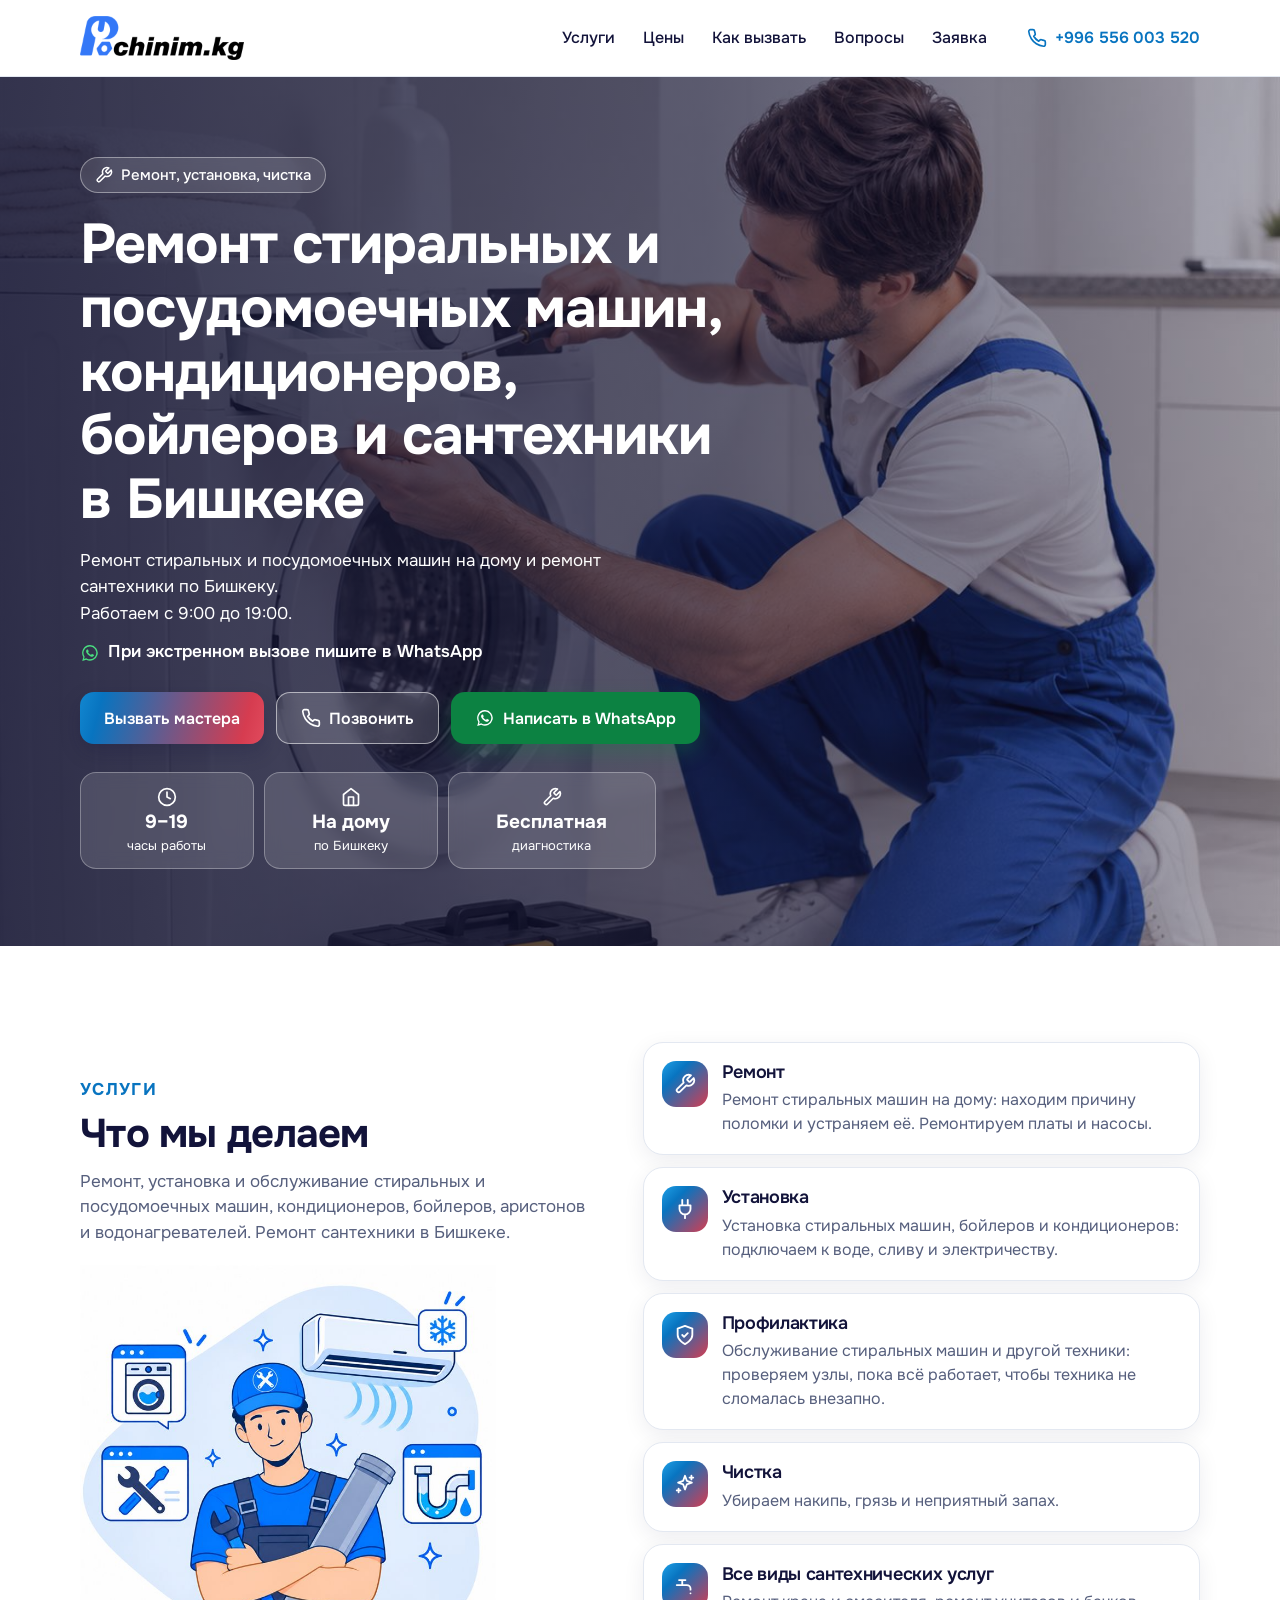
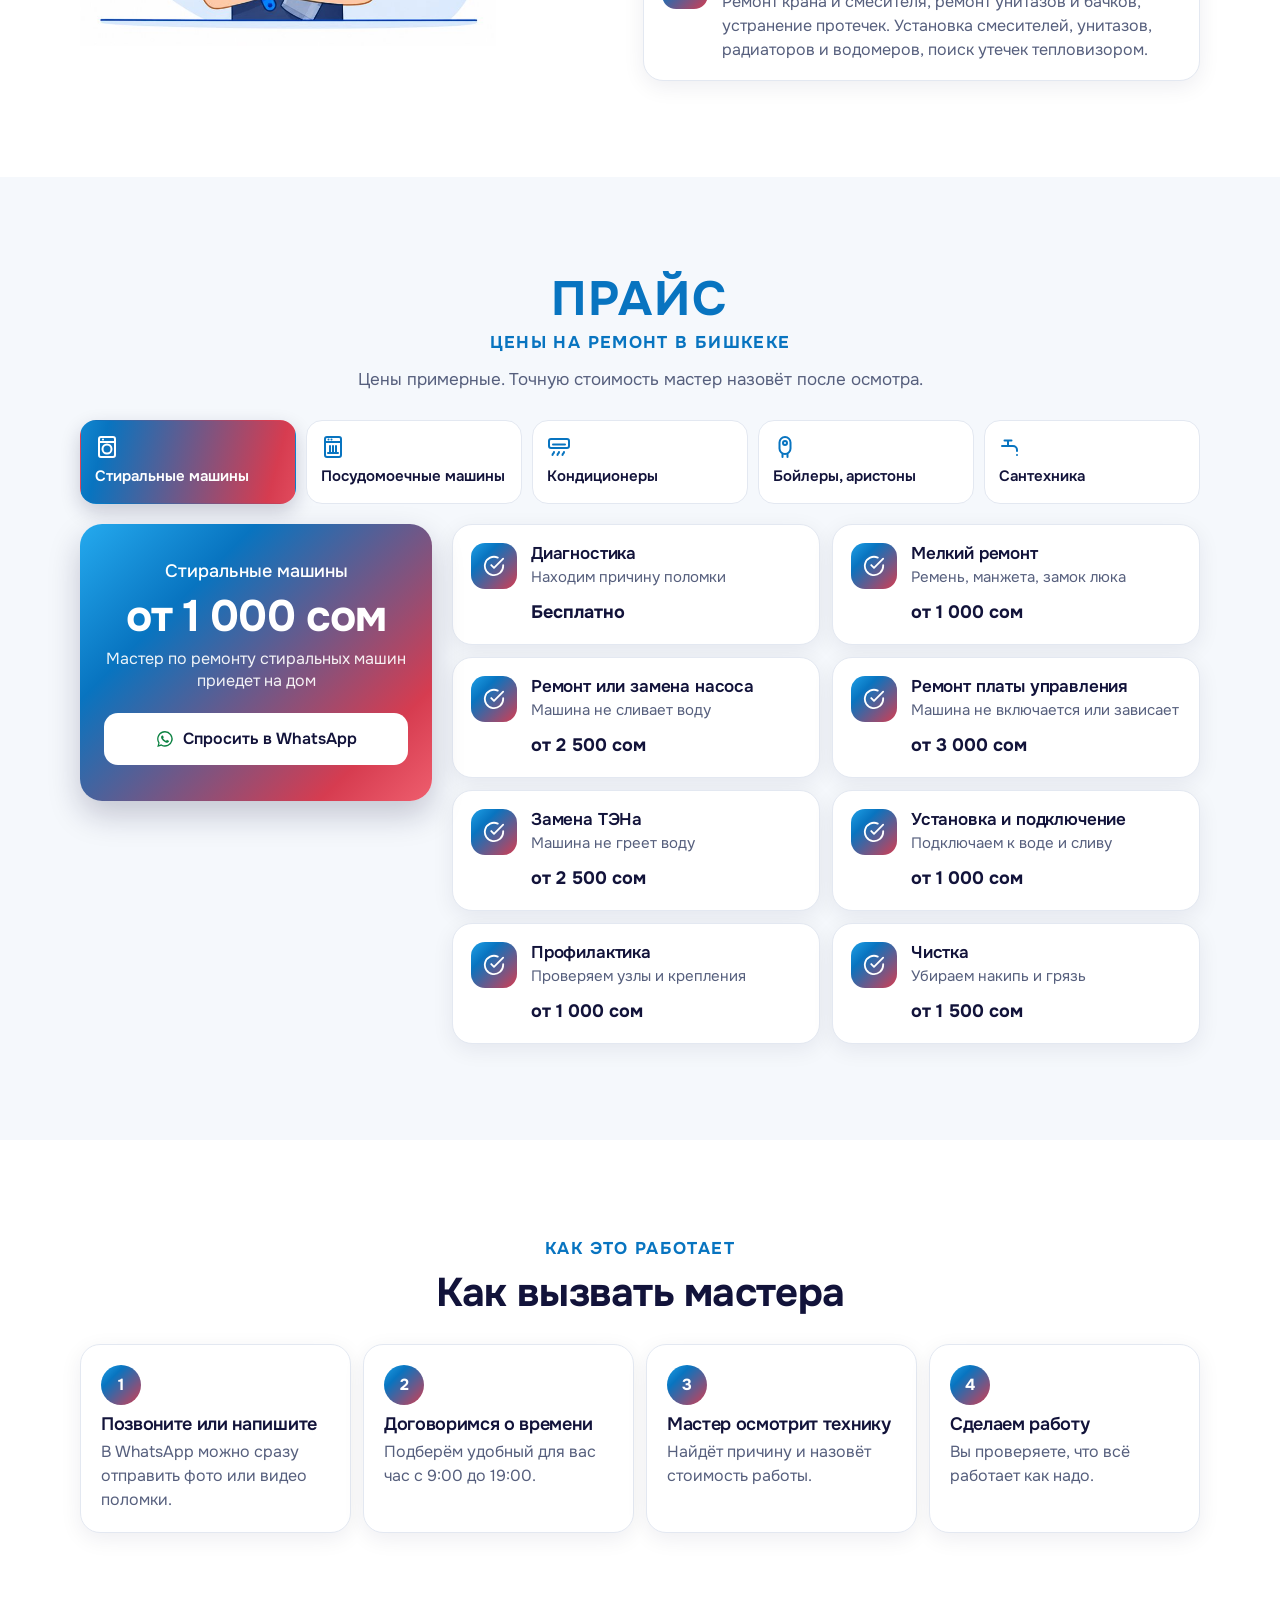
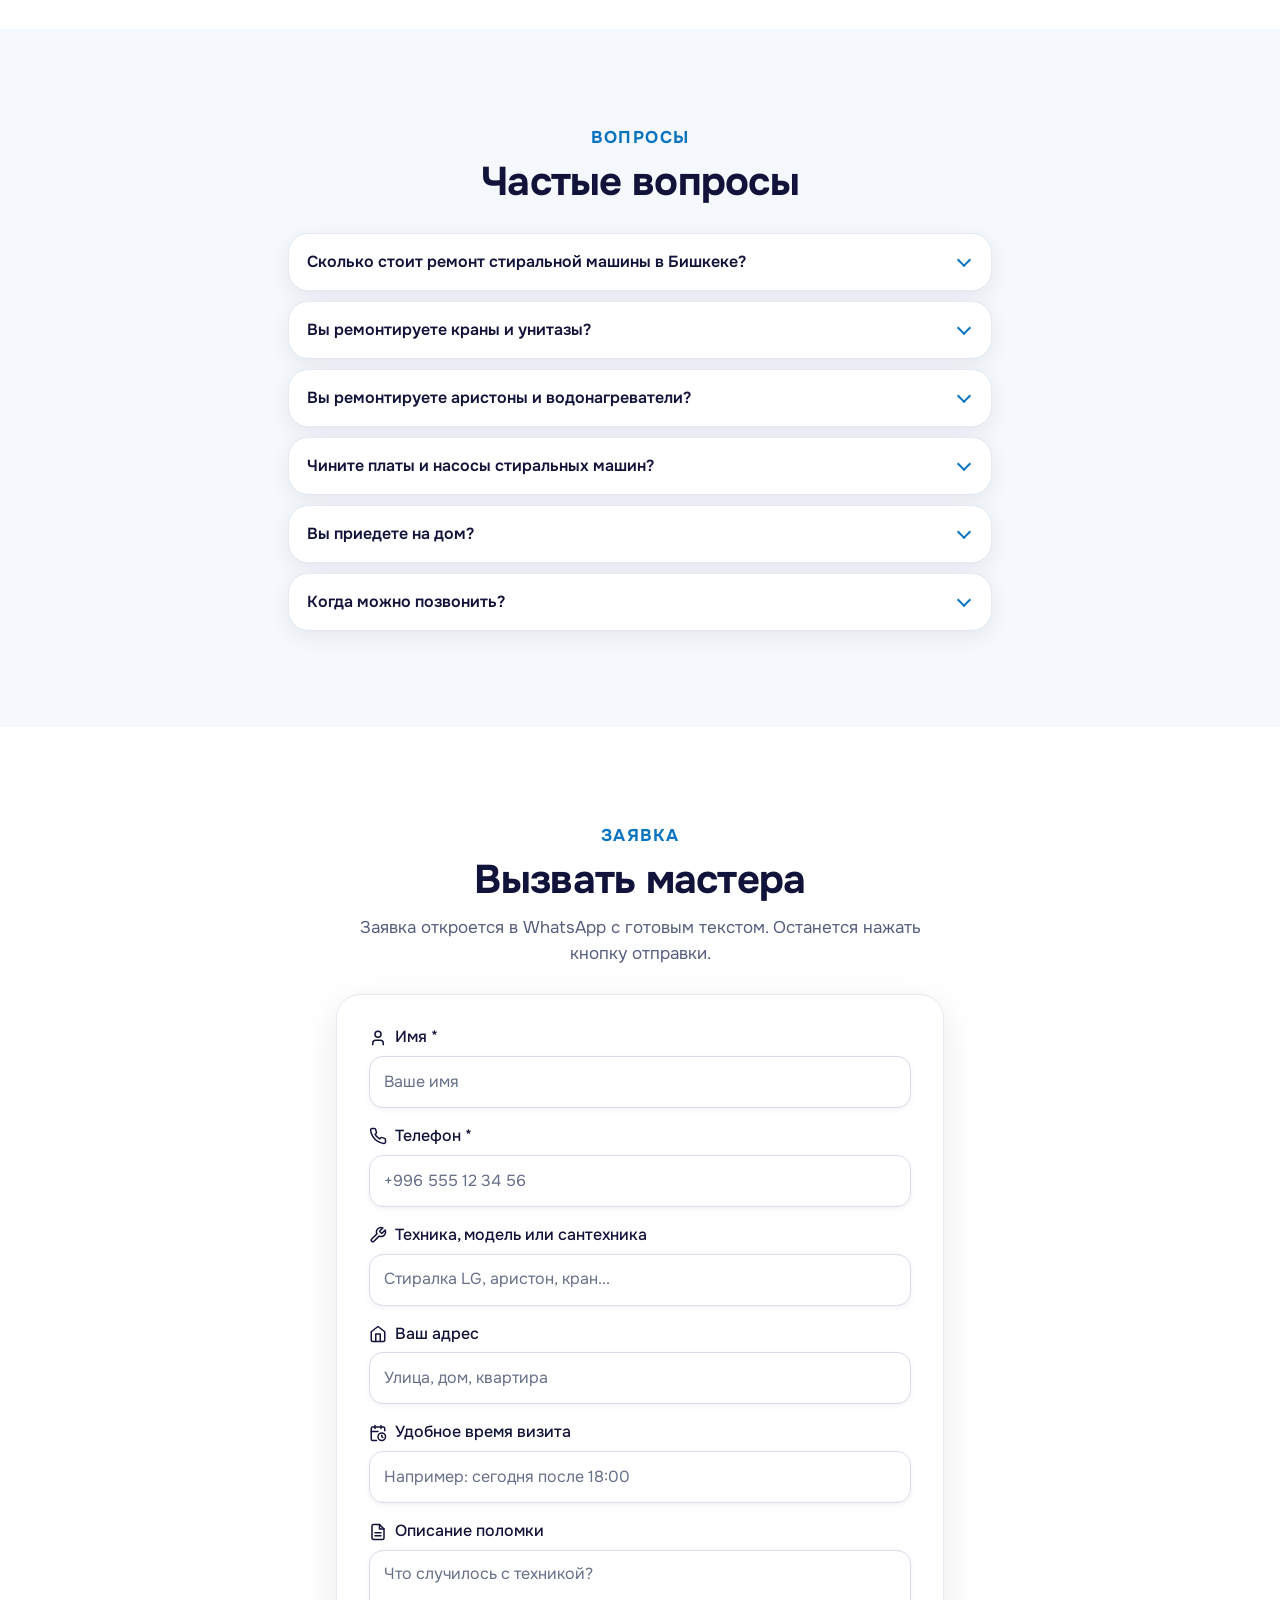
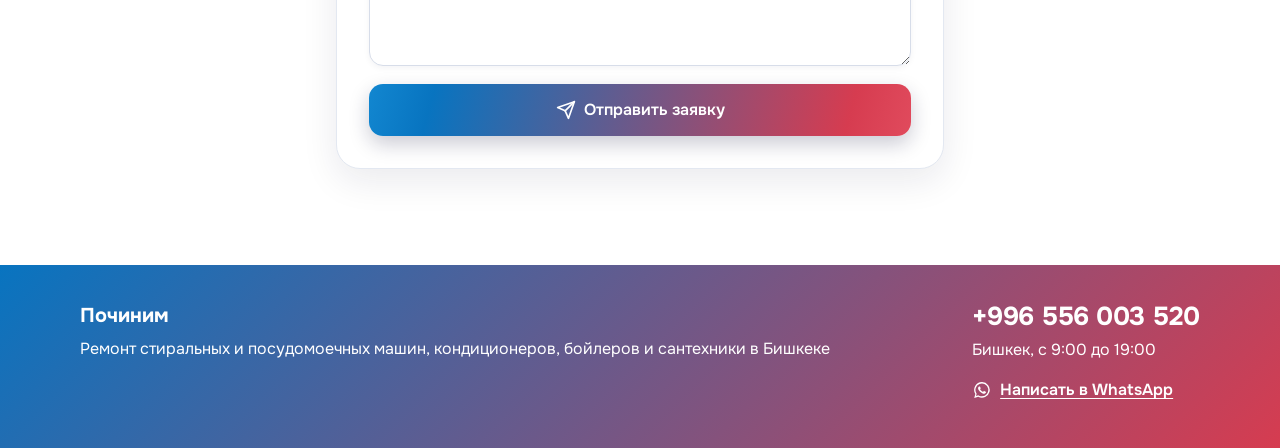
==== commit 1f42f6fc: "Hero: keep «посудомоечных машин,» on one line; hours on their own line Heading size on phones now sc" ====
--- a/index.html
+++ b/index.html
@@ -92,8 +92,8 @@
           <svg class="icon" aria-hidden="true"><use href="#i-wrench"/></svg>
           <span>Ремонт, установка, чистка</span>
         </p>
-        <h1>Ремонт стиральных и посудомоечных машин, кондиционеров, бойлеров и сантехники в&nbsp;Бишкеке</h1>
-        <p class="hero__lead">Ремонт стиральных и посудомоечных машин на дому и ремонт сантехники по Бишкеку. Работаем с 9:00 до 19:00.</p>
+        <h1>Ремонт стиральных и <span class="nowrap">посудомоечных машин,</span> кондиционеров, бойлеров и сантехники в&nbsp;Бишкеке</h1>
+        <p class="hero__lead">Ремонт стиральных и посудомоечных машин на дому и ремонт сантехники по Бишкеку.<br>Работаем с 9:00 до 19:00.</p>
         <p class="hero__urgent">
           <svg class="icon" aria-hidden="true"><use href="#i-wa"/></svg>
           <span>При экстренном вызове пишите в WhatsApp</span>
--- a/styles.css
+++ b/styles.css
@@ -55,7 +55,7 @@
 h1, h2, h3 { letter-spacing: -.018em; }
 
 h1 {
-  font-size: clamp(1.875rem, 8.300vw, 3.5rem);
+  font-size: clamp(1.5rem, calc((100vw - 2rem) / 11.8), 3.5rem);
   font-weight: 700;
   line-height: 1.14;
 }
@@ -878,3 +878,5 @@
     transition: none !important;
   }
 }
+
+.nowrap { white-space: nowrap; }
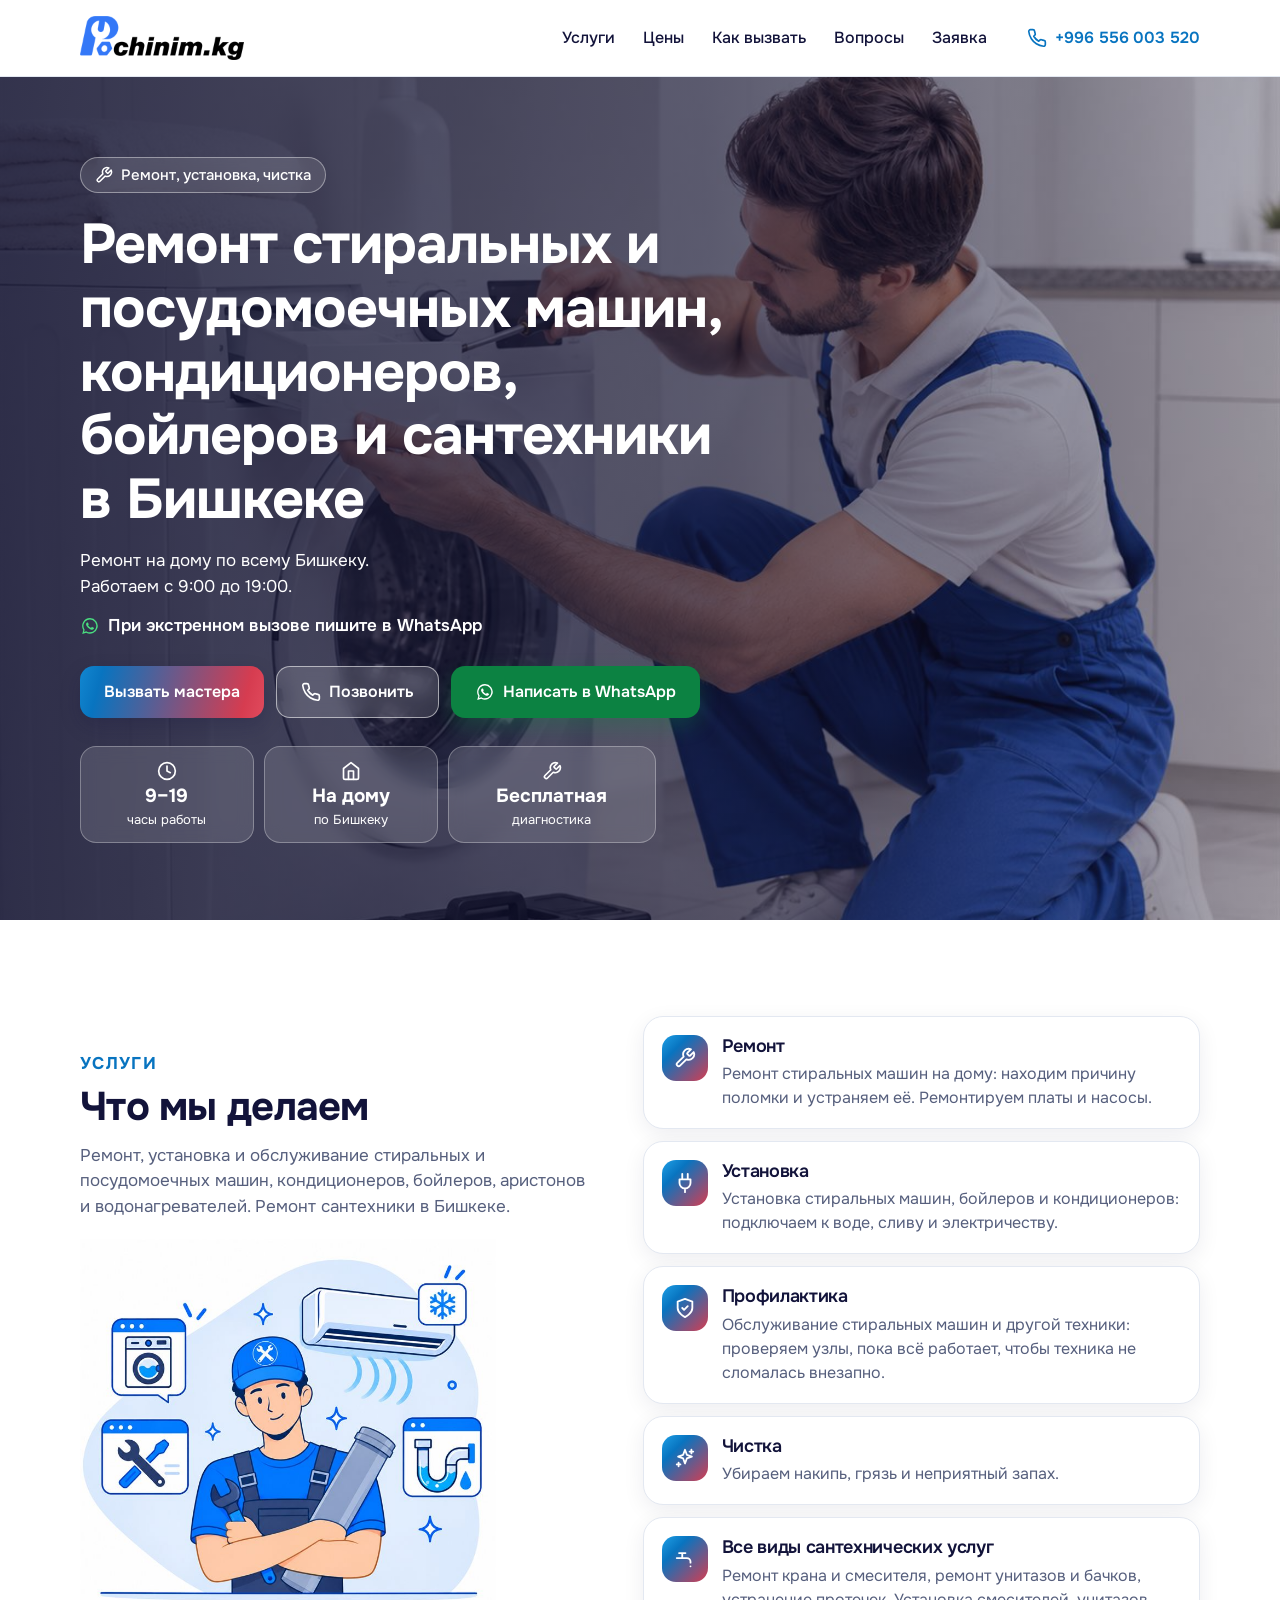
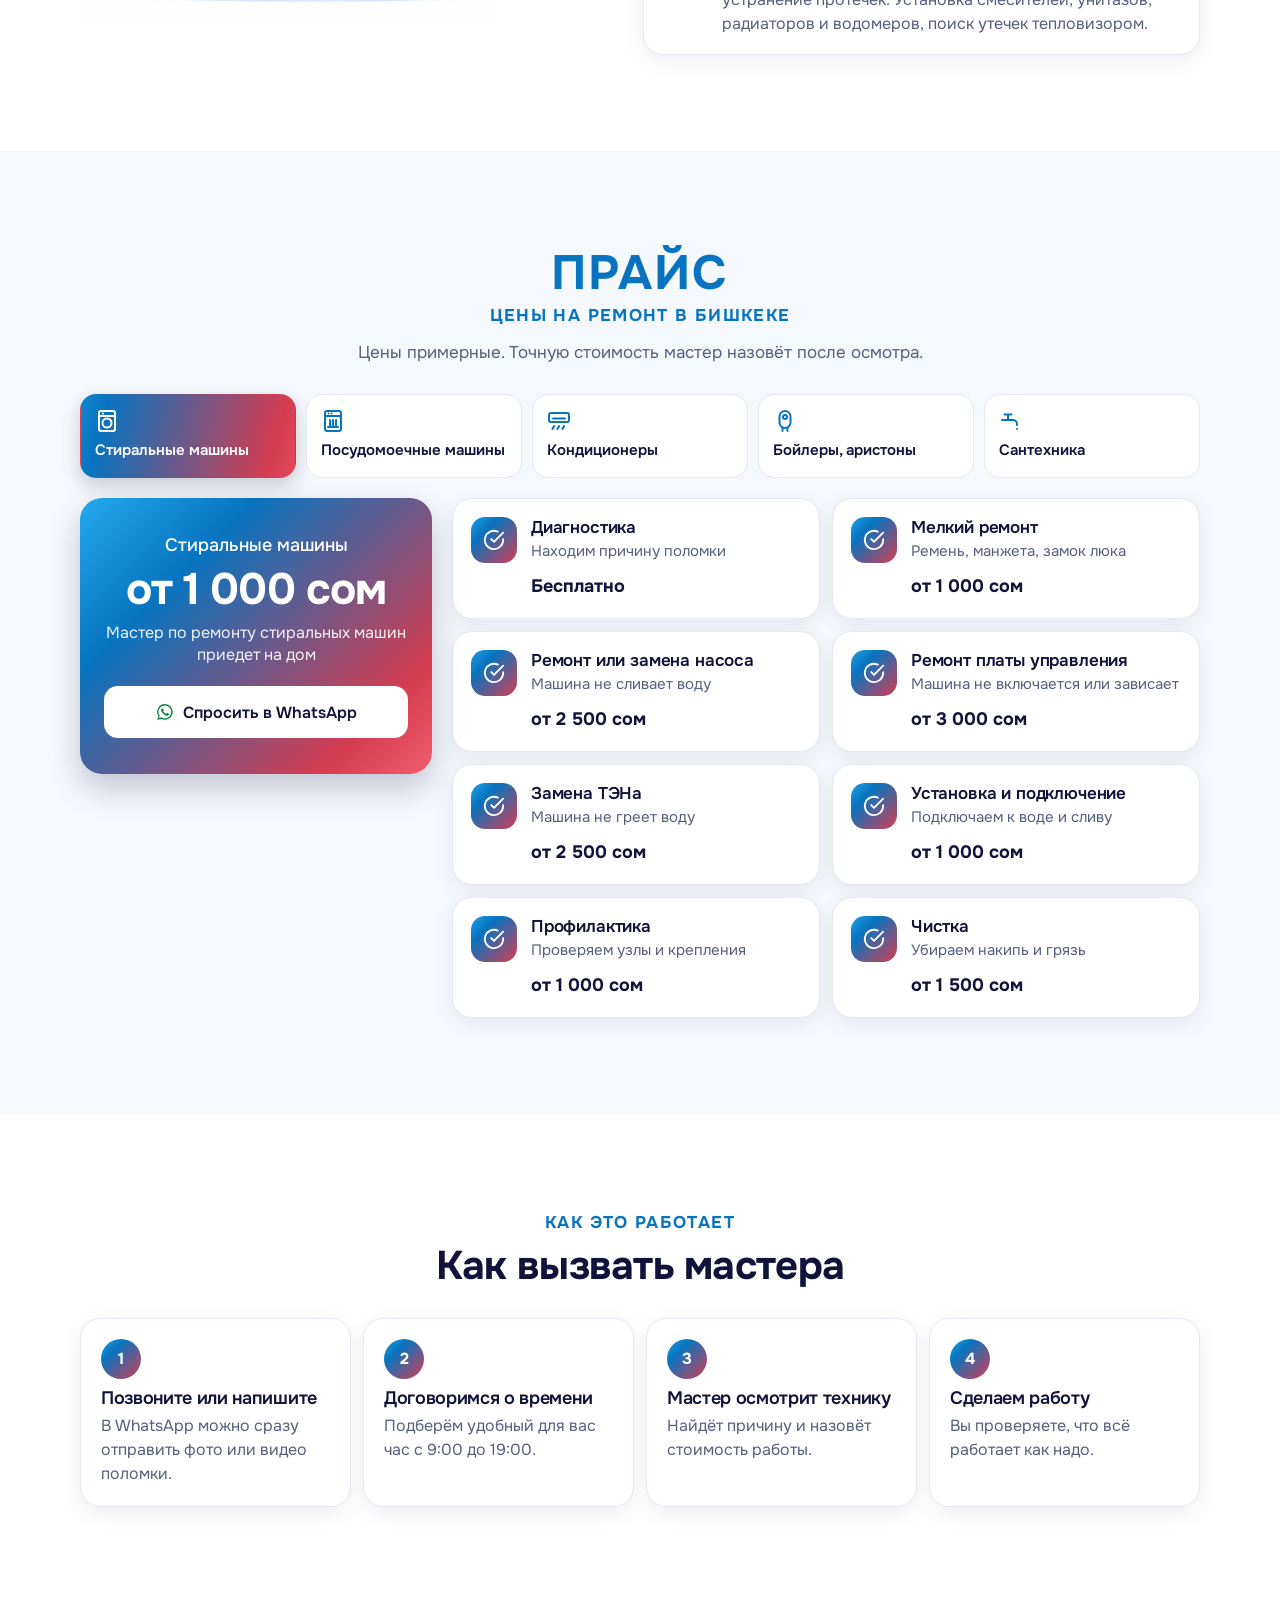
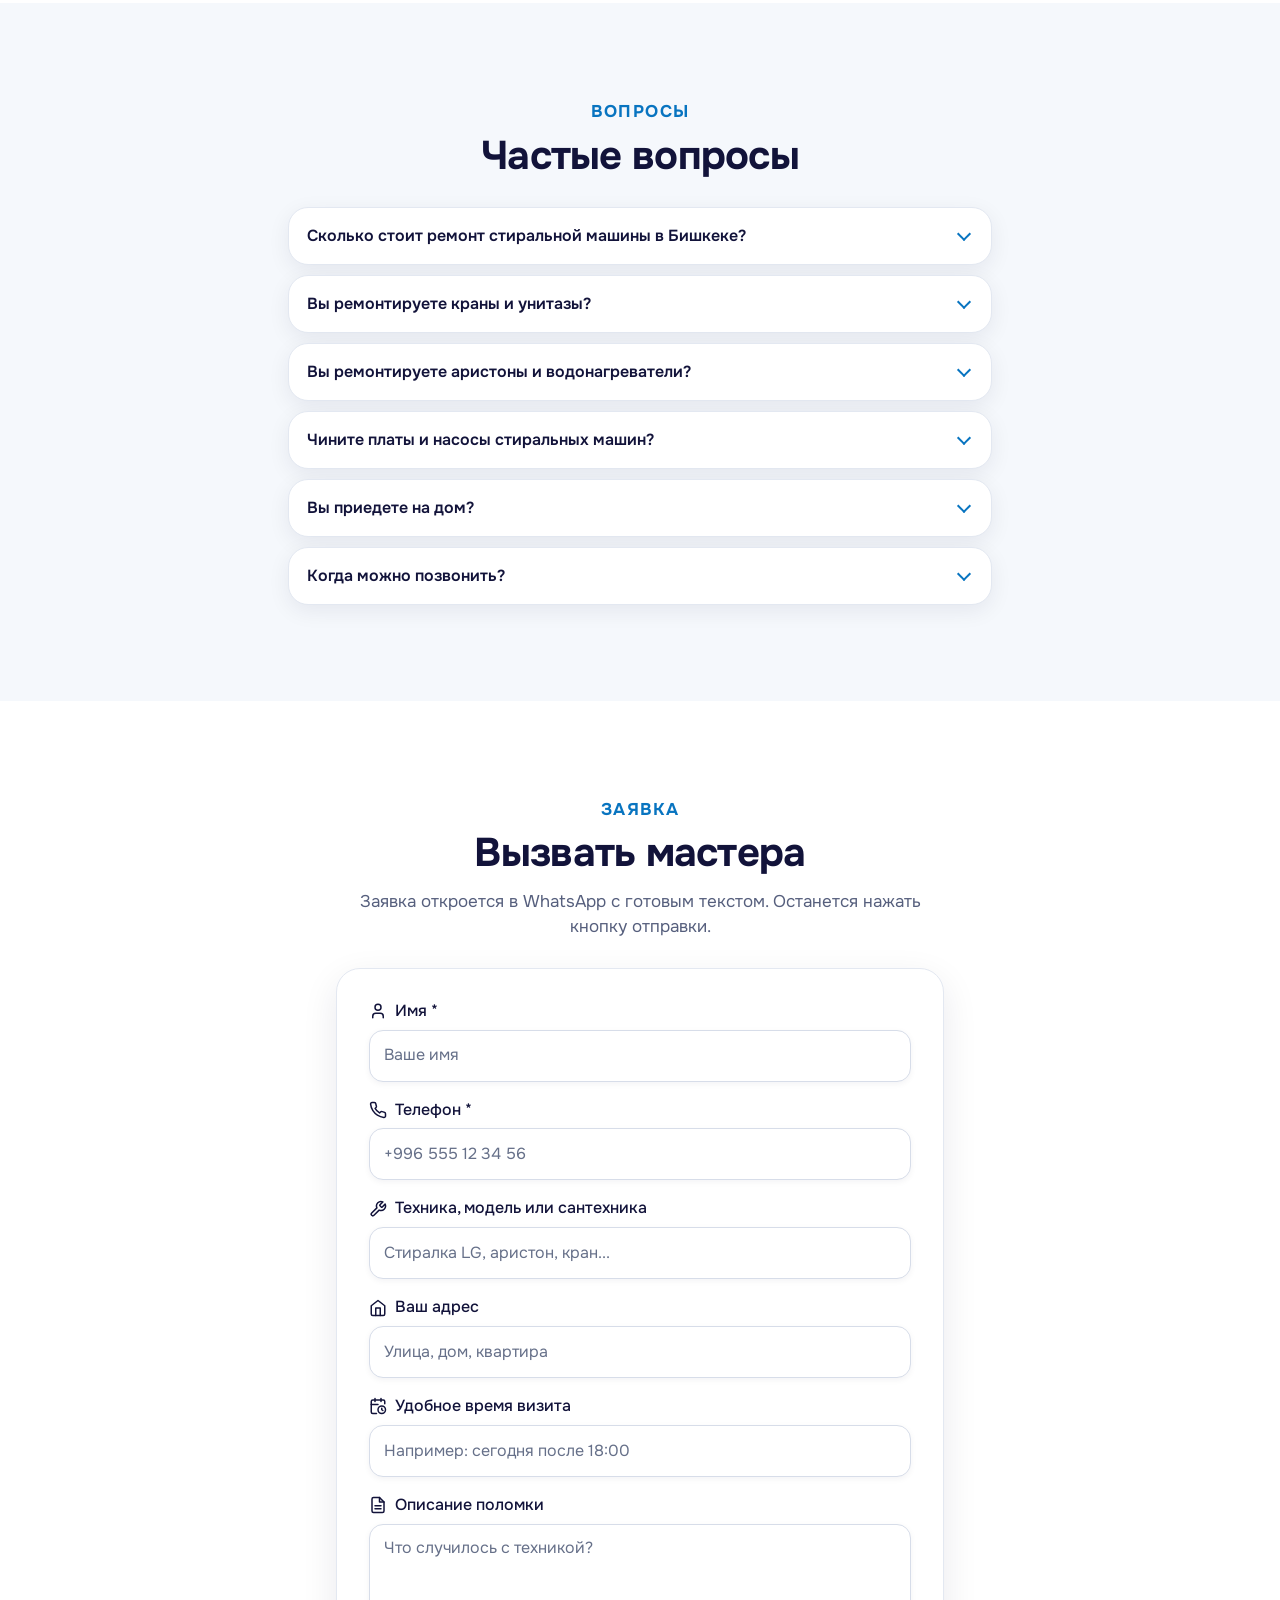
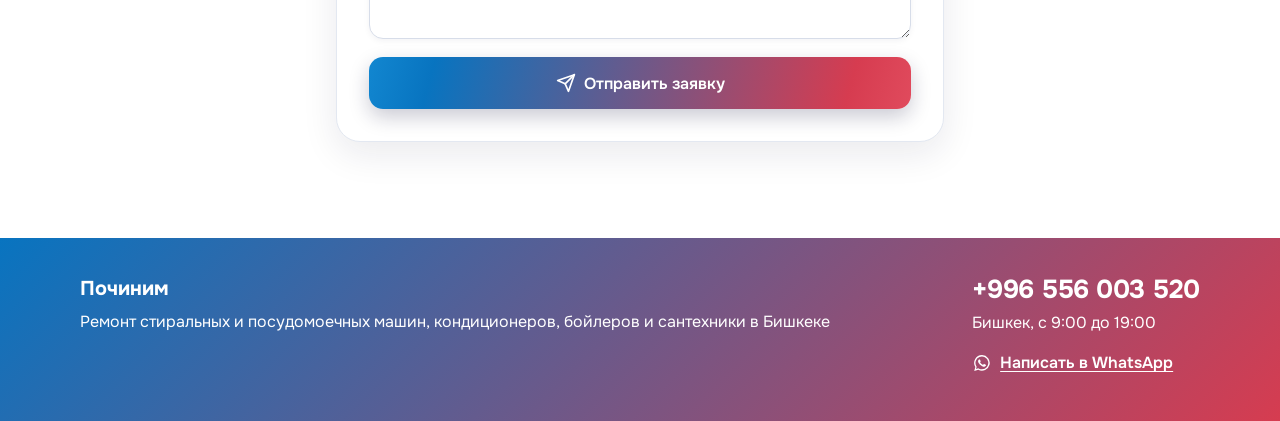
==== commit c4dae4f9: "Hero intro: replace repeated text with «Ремонт на дому по всему Бишкеку» Co-Authored-By: Claude Opus" ====
--- a/index.html
+++ b/index.html
@@ -93,7 +93,7 @@
           <span>Ремонт, установка, чистка</span>
         </p>
         <h1>Ремонт стиральных и <span class="nowrap">посудомоечных машин,</span> кондиционеров, бойлеров и сантехники в&nbsp;Бишкеке</h1>
-        <p class="hero__lead">Ремонт стиральных и посудомоечных машин на дому и ремонт сантехники по Бишкеку.<br>Работаем с 9:00 до 19:00.</p>
+        <p class="hero__lead">Ремонт на дому по всему Бишкеку.<br>Работаем с 9:00 до 19:00.</p>
         <p class="hero__urgent">
           <svg class="icon" aria-hidden="true"><use href="#i-wa"/></svg>
           <span>При экстренном вызове пишите в WhatsApp</span>
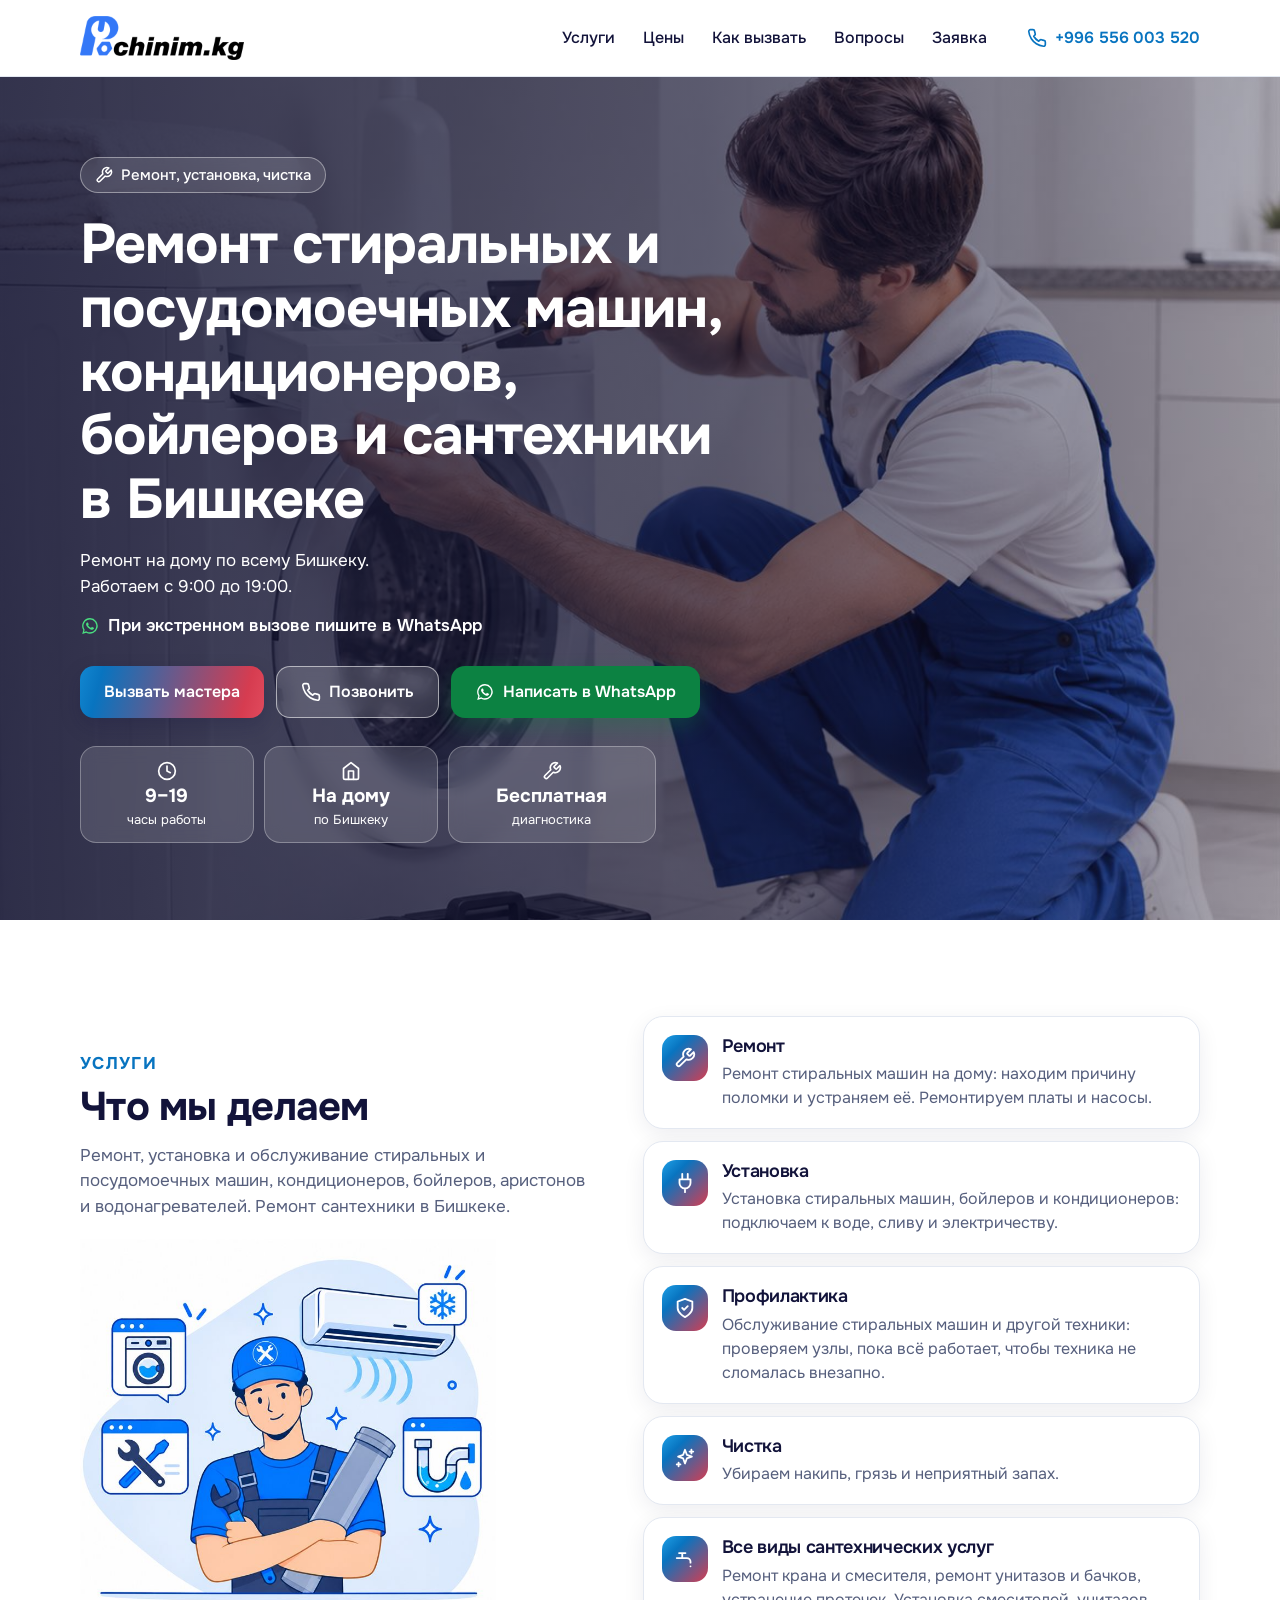
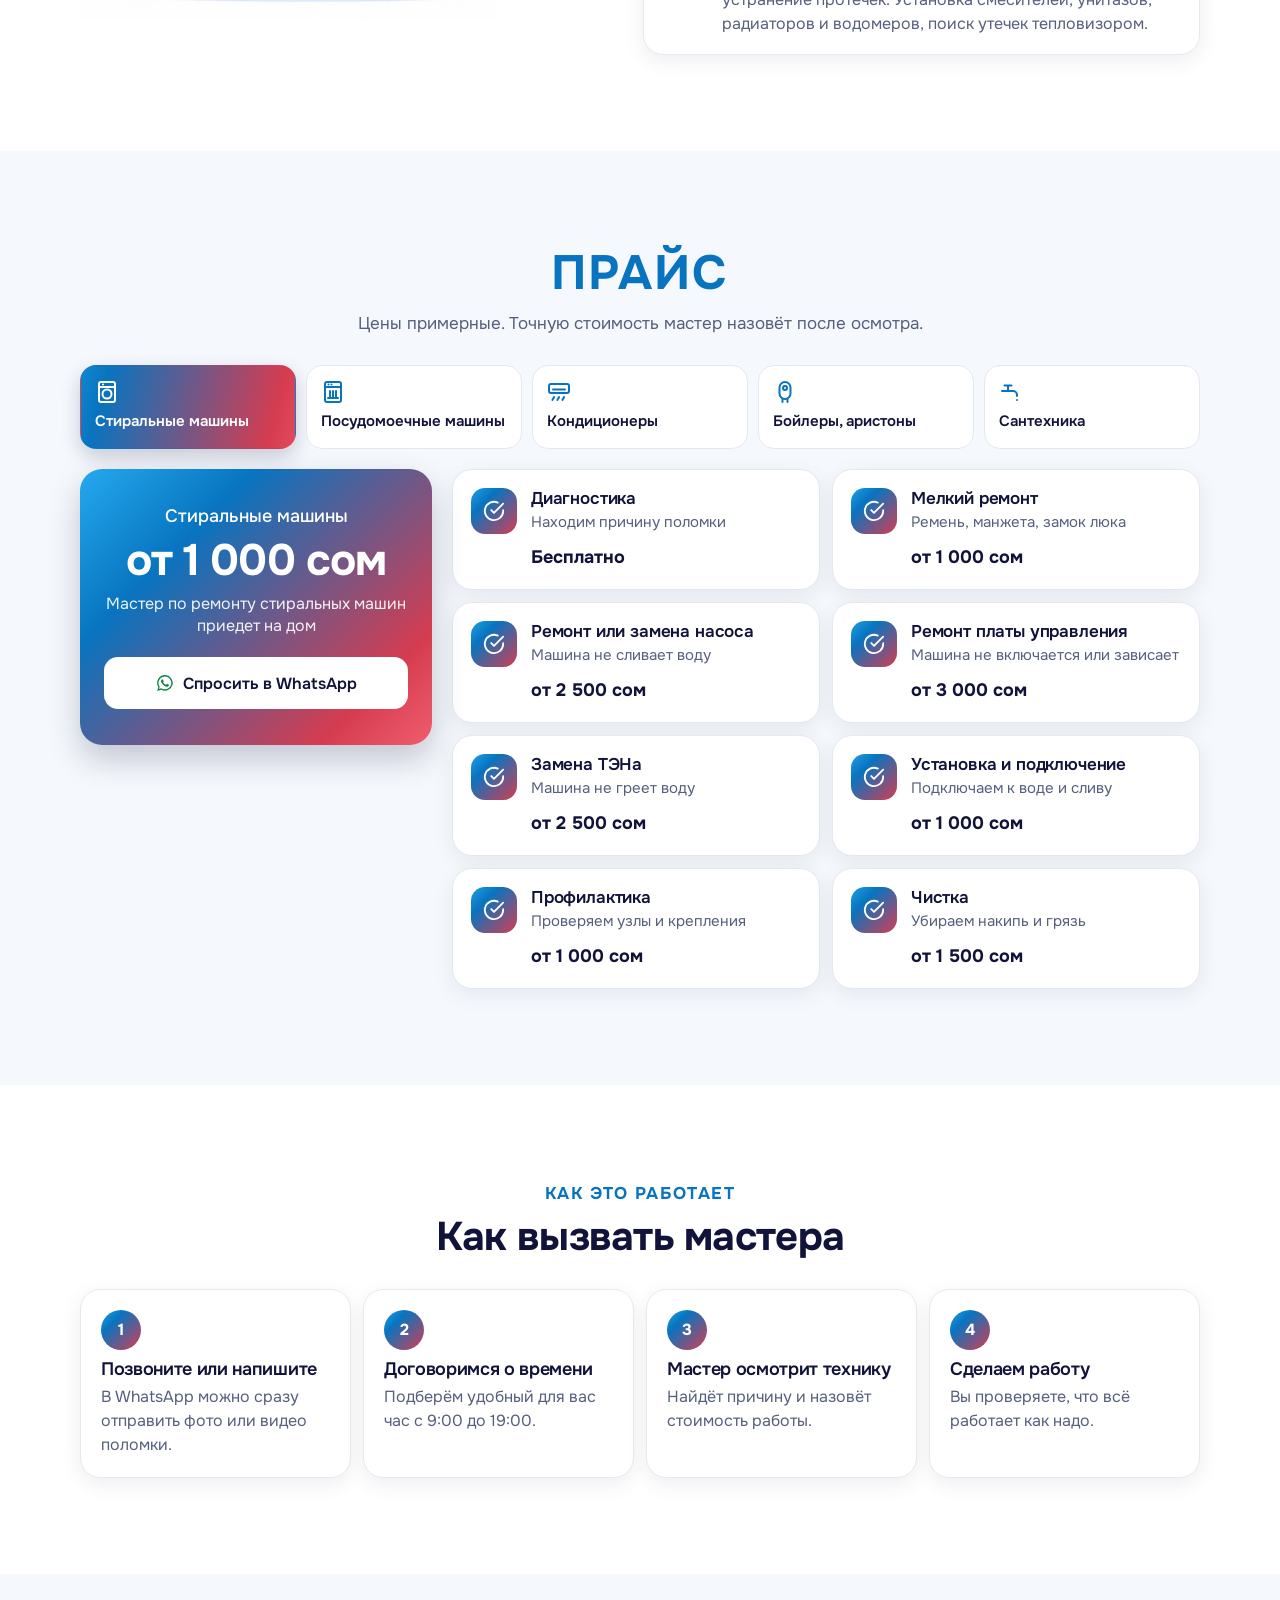
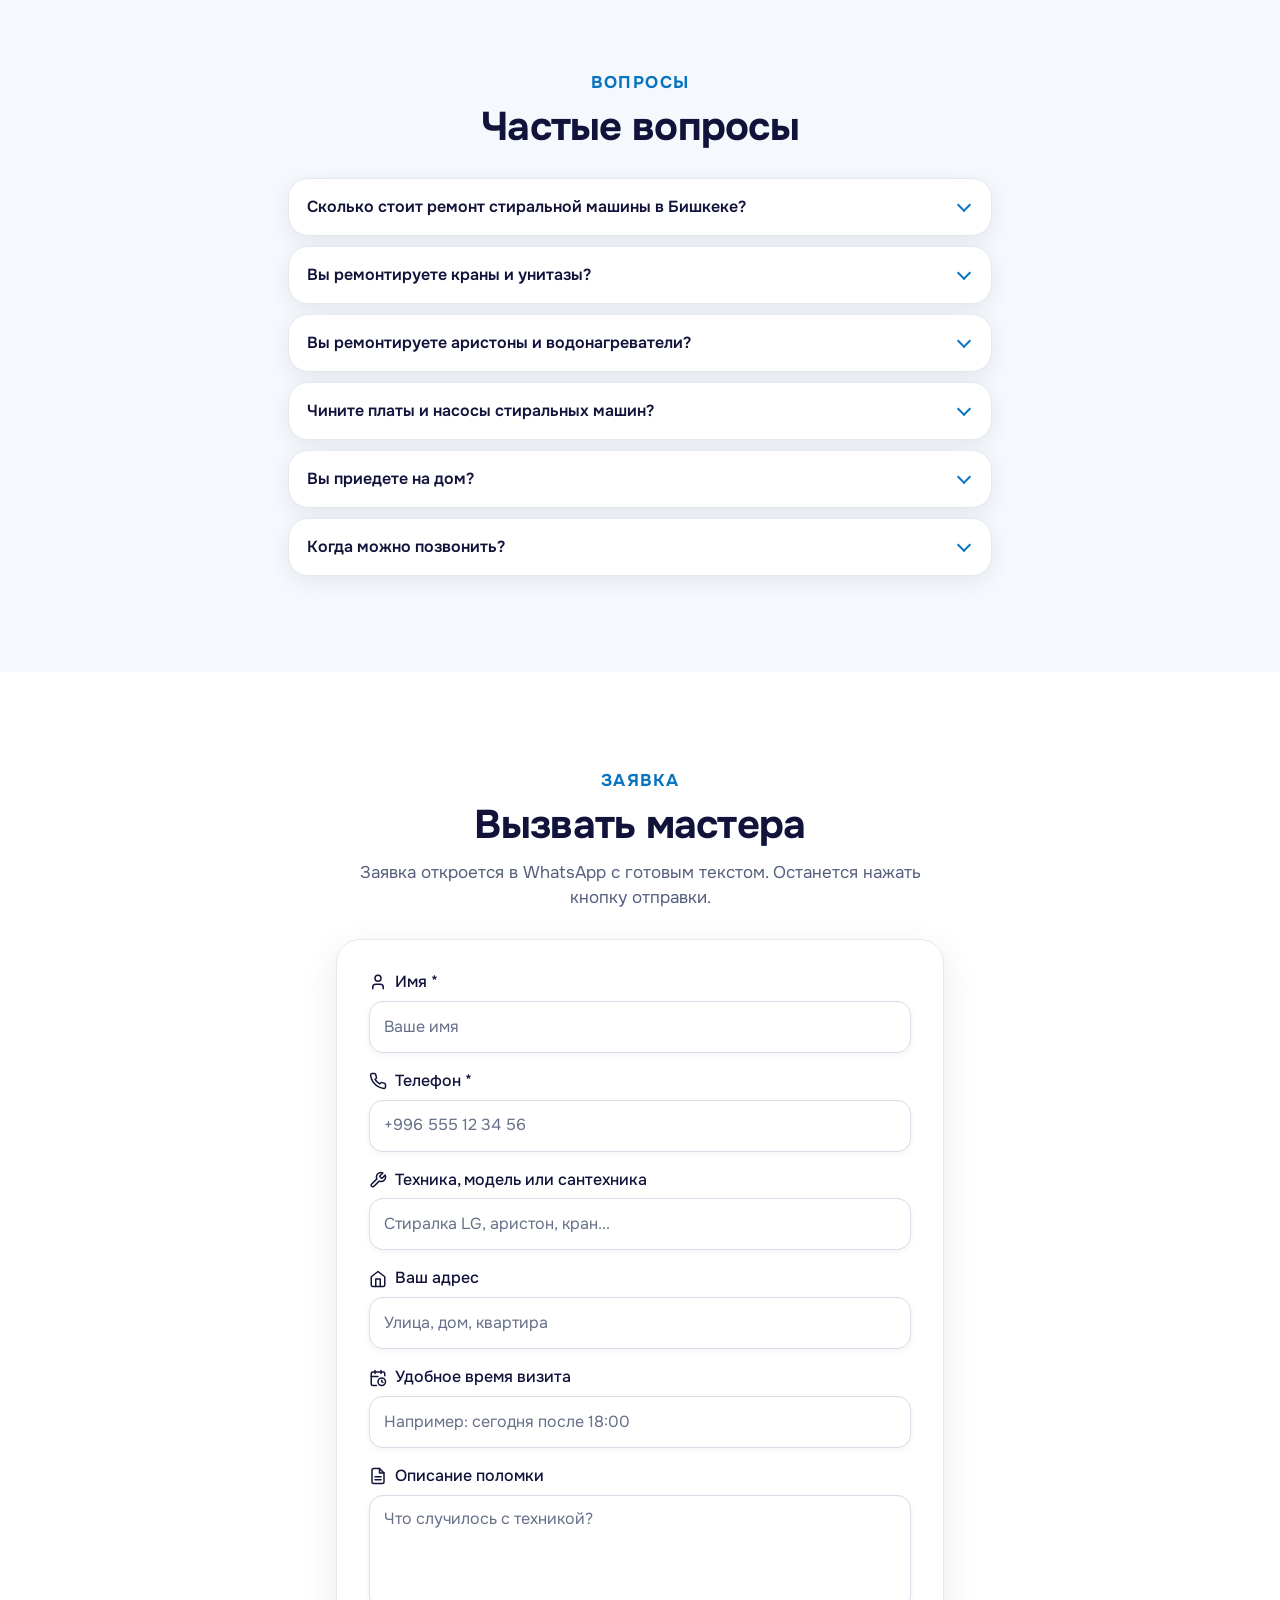
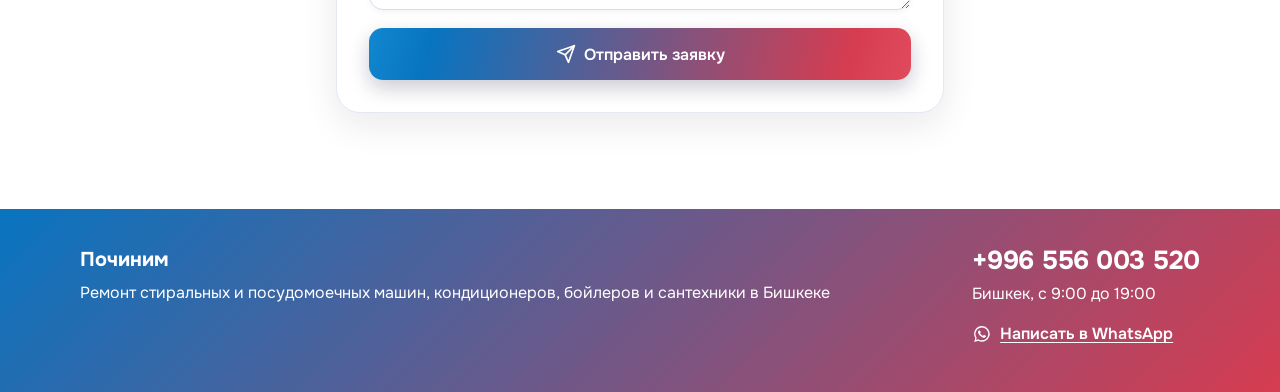
==== commit fe79660b: "Prices section: drop the small subtitle, «ПРАЙС» is the section heading Co-Authored-By: Claude Opus " ====
--- a/index.html
+++ b/index.html
@@ -165,8 +165,7 @@
     <section class="section section--tint prices" id="prices" aria-labelledby="prices-title">
       <div class="wrap">
         <div class="section-head">
-          <p class="eyebrow eyebrow--big">Прайс</p>
-          <h2 class="h2--kicker" id="prices-title">Цены на ремонт в Бишкеке</h2>
+          <h2 class="eyebrow eyebrow--big" id="prices-title">Прайс</h2>
           <p class="section-lead">Цены примерные. Точную стоимость мастер назовёт после осмотра.</p>
         </div>
 
--- a/styles.css
+++ b/styles.css
@@ -377,20 +377,12 @@
   text-transform: uppercase;
 }
 
-/* Прайс: крупное слово сверху, подпись под ним мелкая */
+/* Прайс: крупный голубой заголовок раздела */
 .eyebrow--big {
-  margin-bottom: .375rem;
+  margin-bottom: 0;
   font-size: clamp(2rem, 9vw, 3rem);
   line-height: 1.1;
   letter-spacing: .04em;
-}
-
-.h2--kicker {
-  color: var(--accent);
-  font-size: 1.0625rem;
-  line-height: 1.35;
-  letter-spacing: .08em;
-  text-transform: uppercase;
 }
 
 .section-lead {
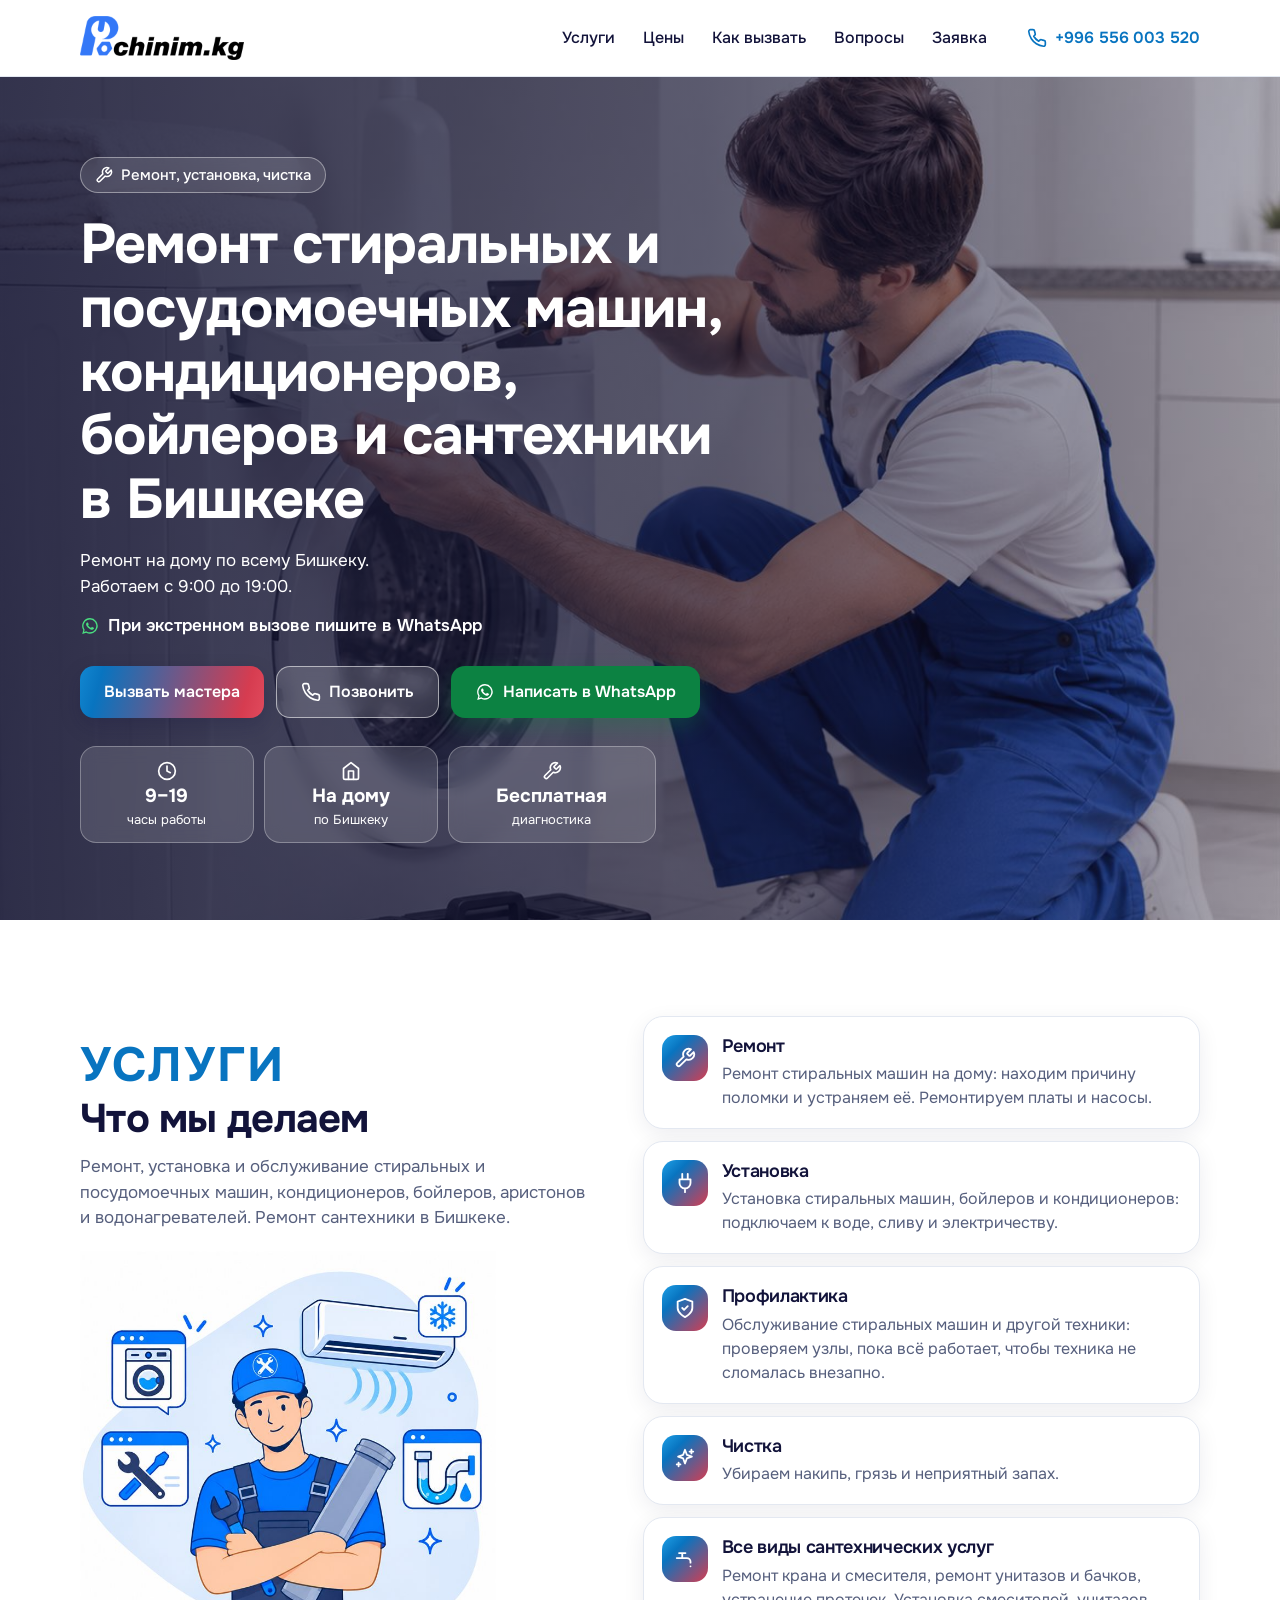
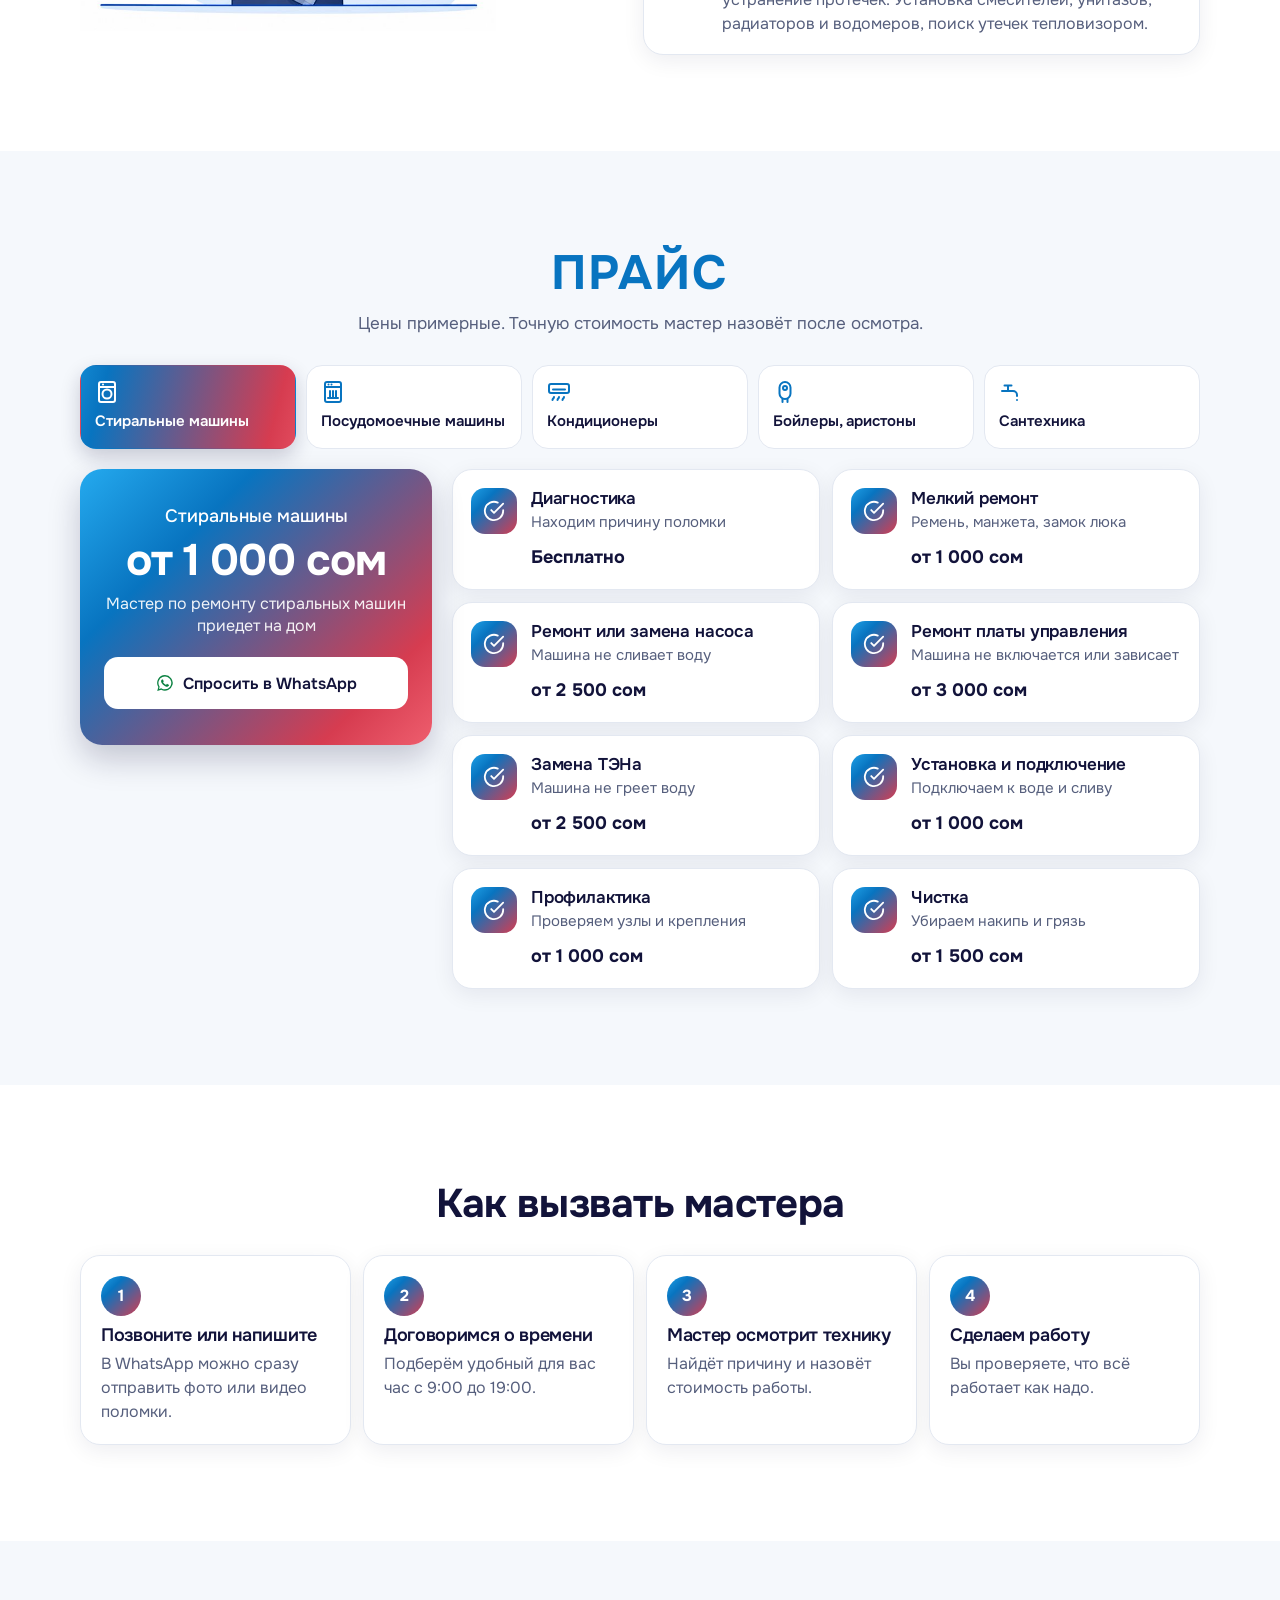
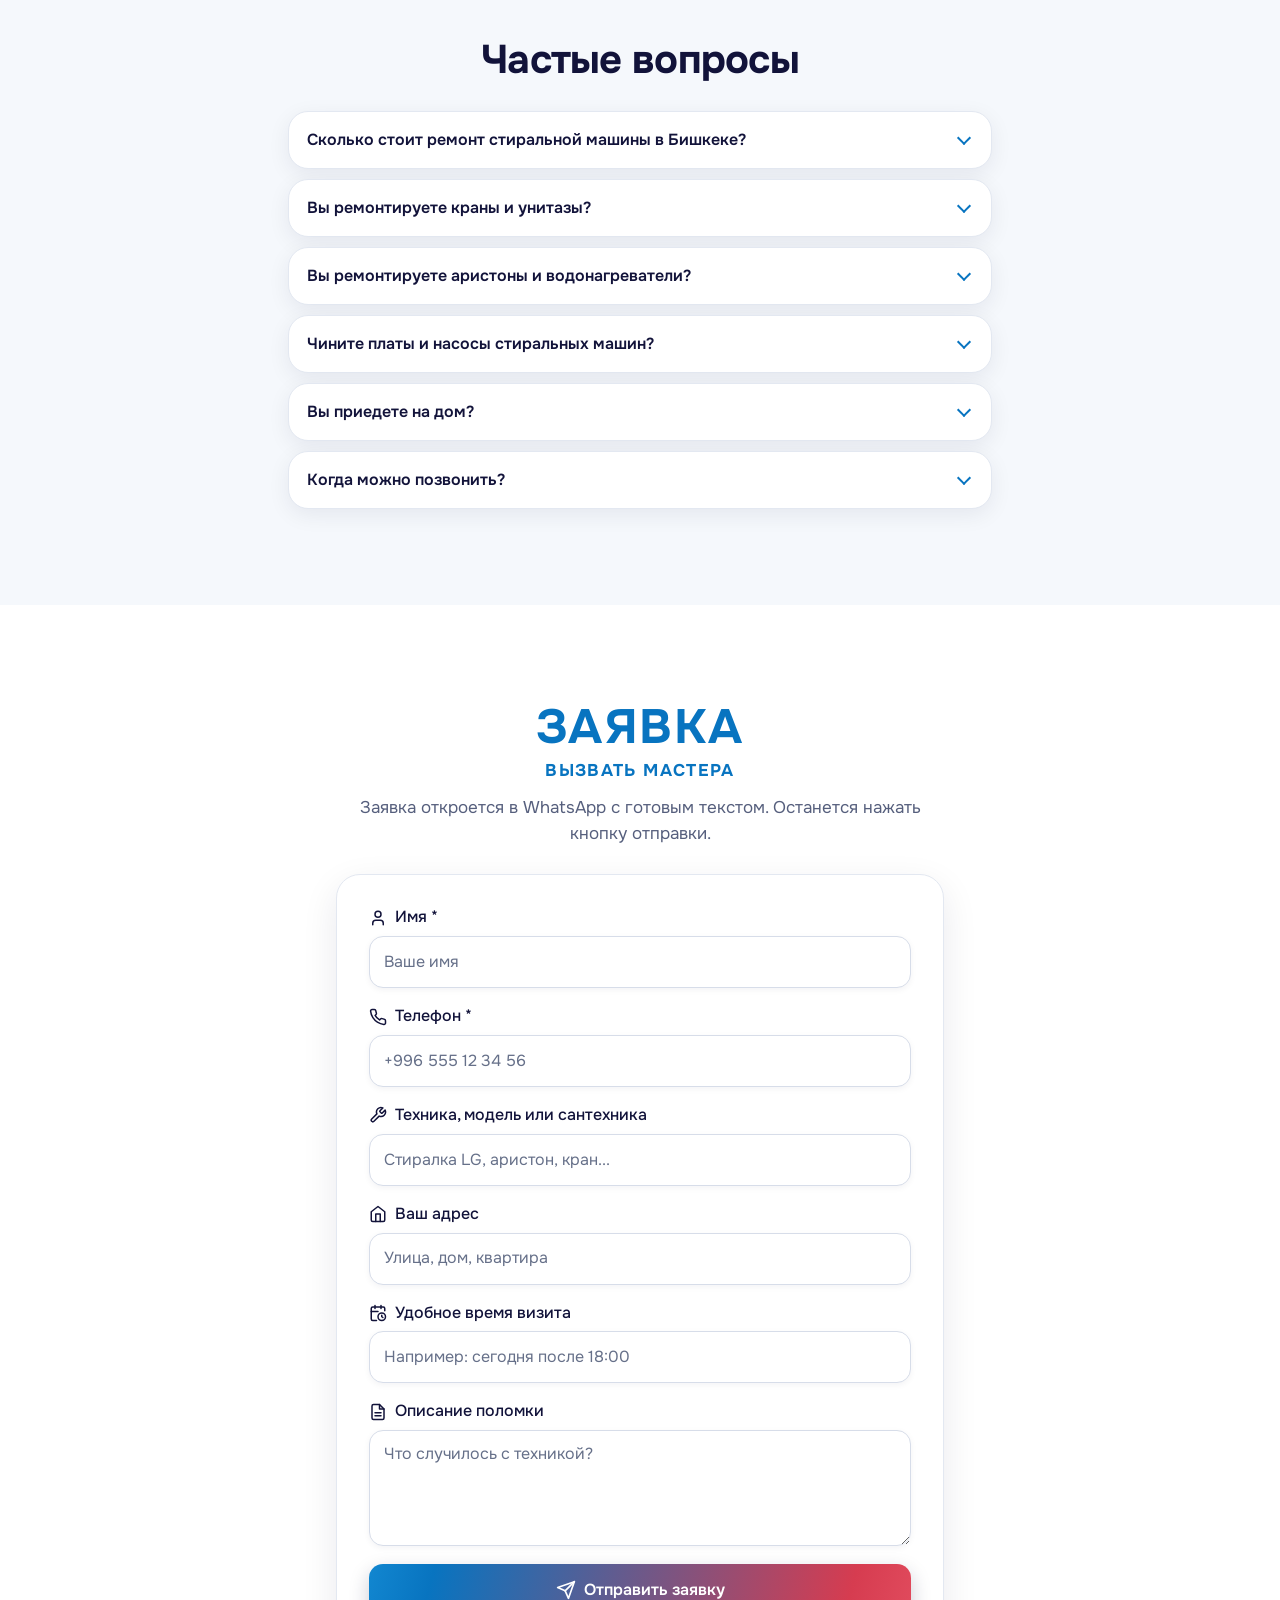
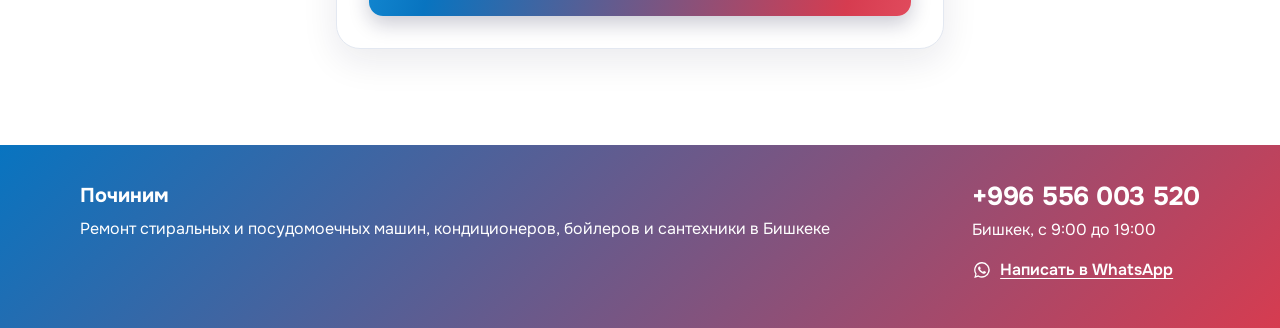
==== commit dbe13686: "Section labels: big «УСЛУГИ» and «ЗАЯВКА», drop two repeated labels «Вызвать мастера» becomes the sm" ====
--- a/index.html
+++ b/index.html
@@ -132,7 +132,7 @@
     <section class="section works" id="works" aria-labelledby="works-title">
       <div class="wrap works__grid">
         <div class="works__head">
-          <p class="eyebrow">Услуги</p>
+          <p class="eyebrow eyebrow--big">Услуги</p>
           <h2 id="works-title">Что мы делаем</h2>
           <p class="section-lead">Ремонт, установка и обслуживание стиральных и посудомоечных машин, кондиционеров, бойлеров, аристонов и водонагревателей. Ремонт сантехники в Бишкеке.</p>
           <img class="works__img" src="img/master.jpg" width="760" height="695" alt="Мастер с инструментами рядом со стиральной машиной, кондиционером и трубой" loading="lazy">
@@ -302,7 +302,6 @@
     <section class="section steps" id="steps" aria-labelledby="steps-title">
       <div class="wrap">
         <div class="section-head">
-          <p class="eyebrow">Как это работает</p>
           <h2 id="steps-title">Как вызвать мастера</h2>
         </div>
         <ol class="steps__list">
@@ -317,7 +316,6 @@
     <section class="section section--tint faq" id="faq" aria-labelledby="faq-title">
       <div class="wrap faq__wrap">
         <div class="section-head">
-          <p class="eyebrow">Вопросы</p>
           <h2 id="faq-title">Частые вопросы</h2>
         </div>
         <div class="faq__list">
@@ -352,8 +350,8 @@
     <section class="section request-section" id="request" aria-labelledby="request-title">
       <div class="wrap request-section__wrap">
         <div class="section-head">
-          <p class="eyebrow">Заявка</p>
-          <h2 id="request-title">Вызвать мастера</h2>
+          <h2 class="eyebrow eyebrow--big" id="request-title">Заявка</h2>
+          <p class="eyebrow">Вызвать мастера</p>
           <p class="section-lead">Заявка откроется в WhatsApp с готовым текстом. Останется нажать кнопку отправки.</p>
         </div>
 
--- a/styles.css
+++ b/styles.css
@@ -379,7 +379,7 @@
 
 /* Прайс: крупный голубой заголовок раздела */
 .eyebrow--big {
-  margin-bottom: 0;
+  margin-bottom: .25rem;
   font-size: clamp(2rem, 9vw, 3rem);
   line-height: 1.1;
   letter-spacing: .04em;
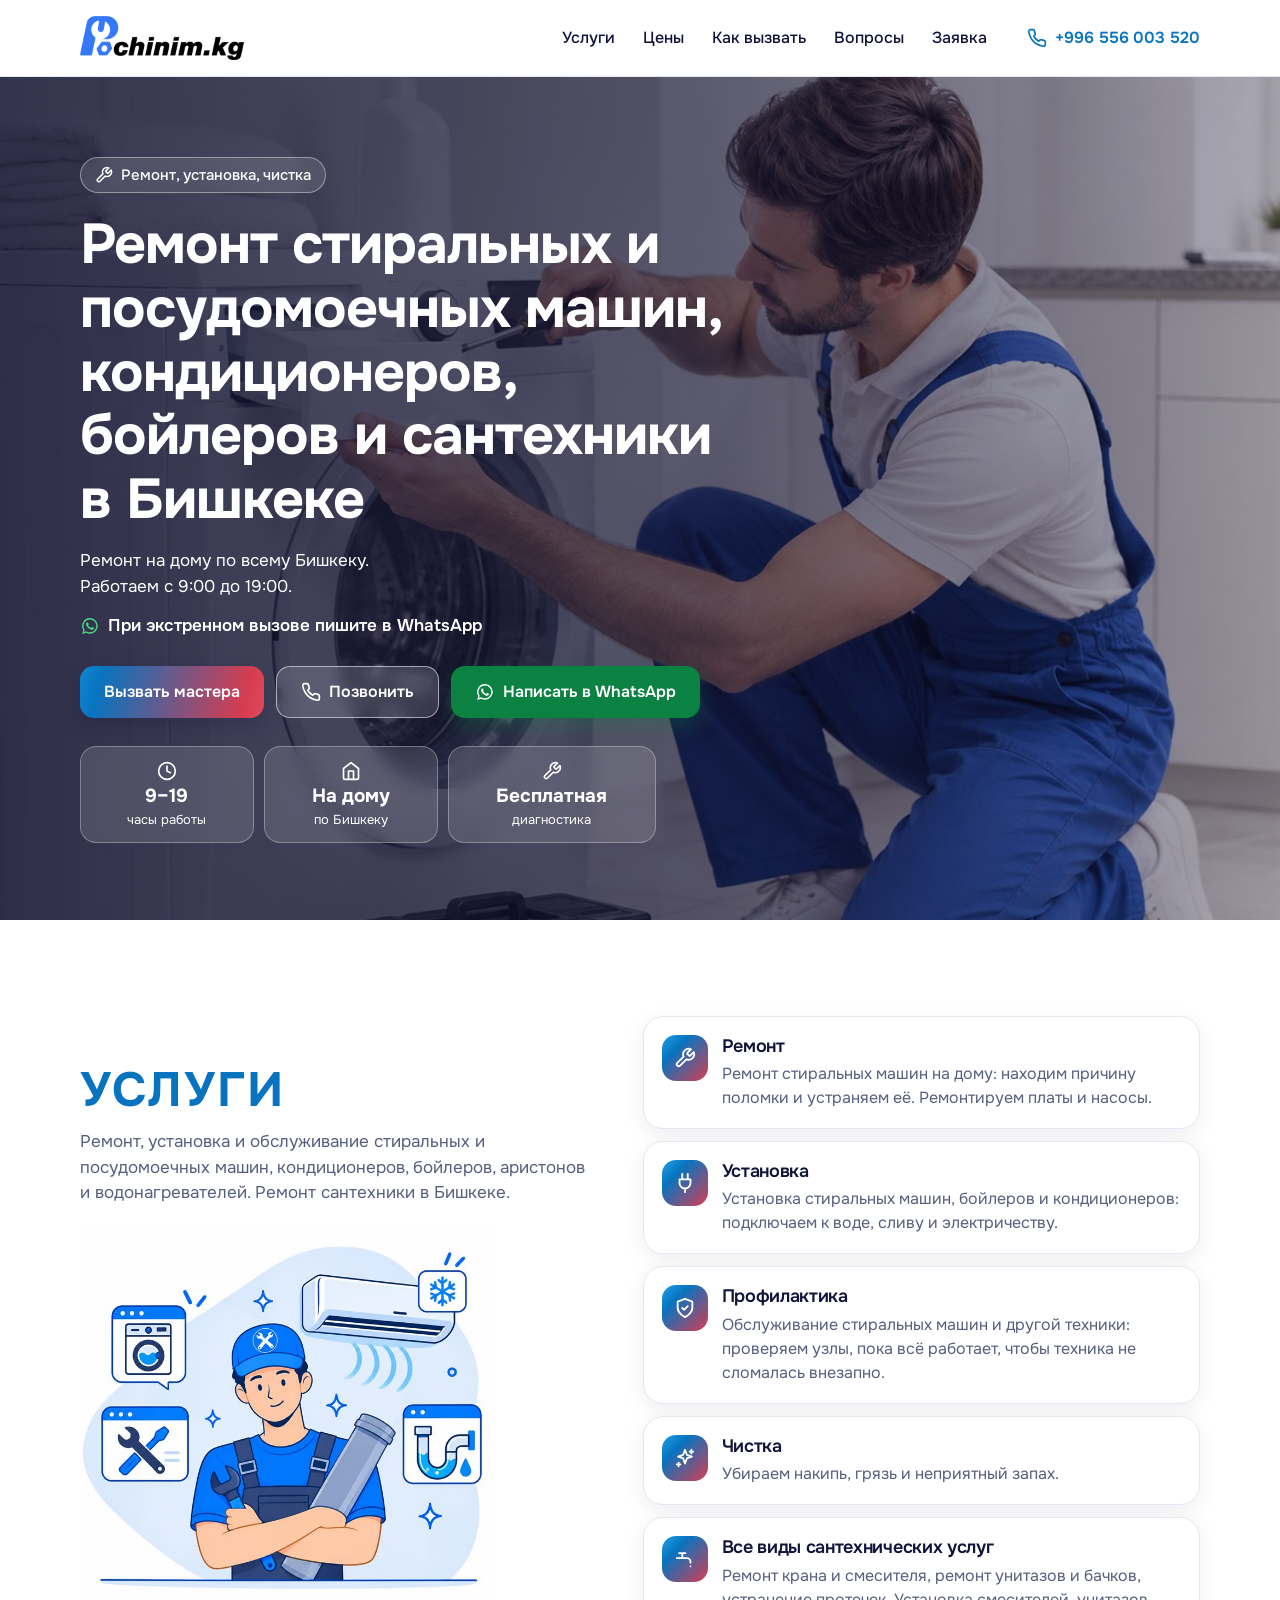
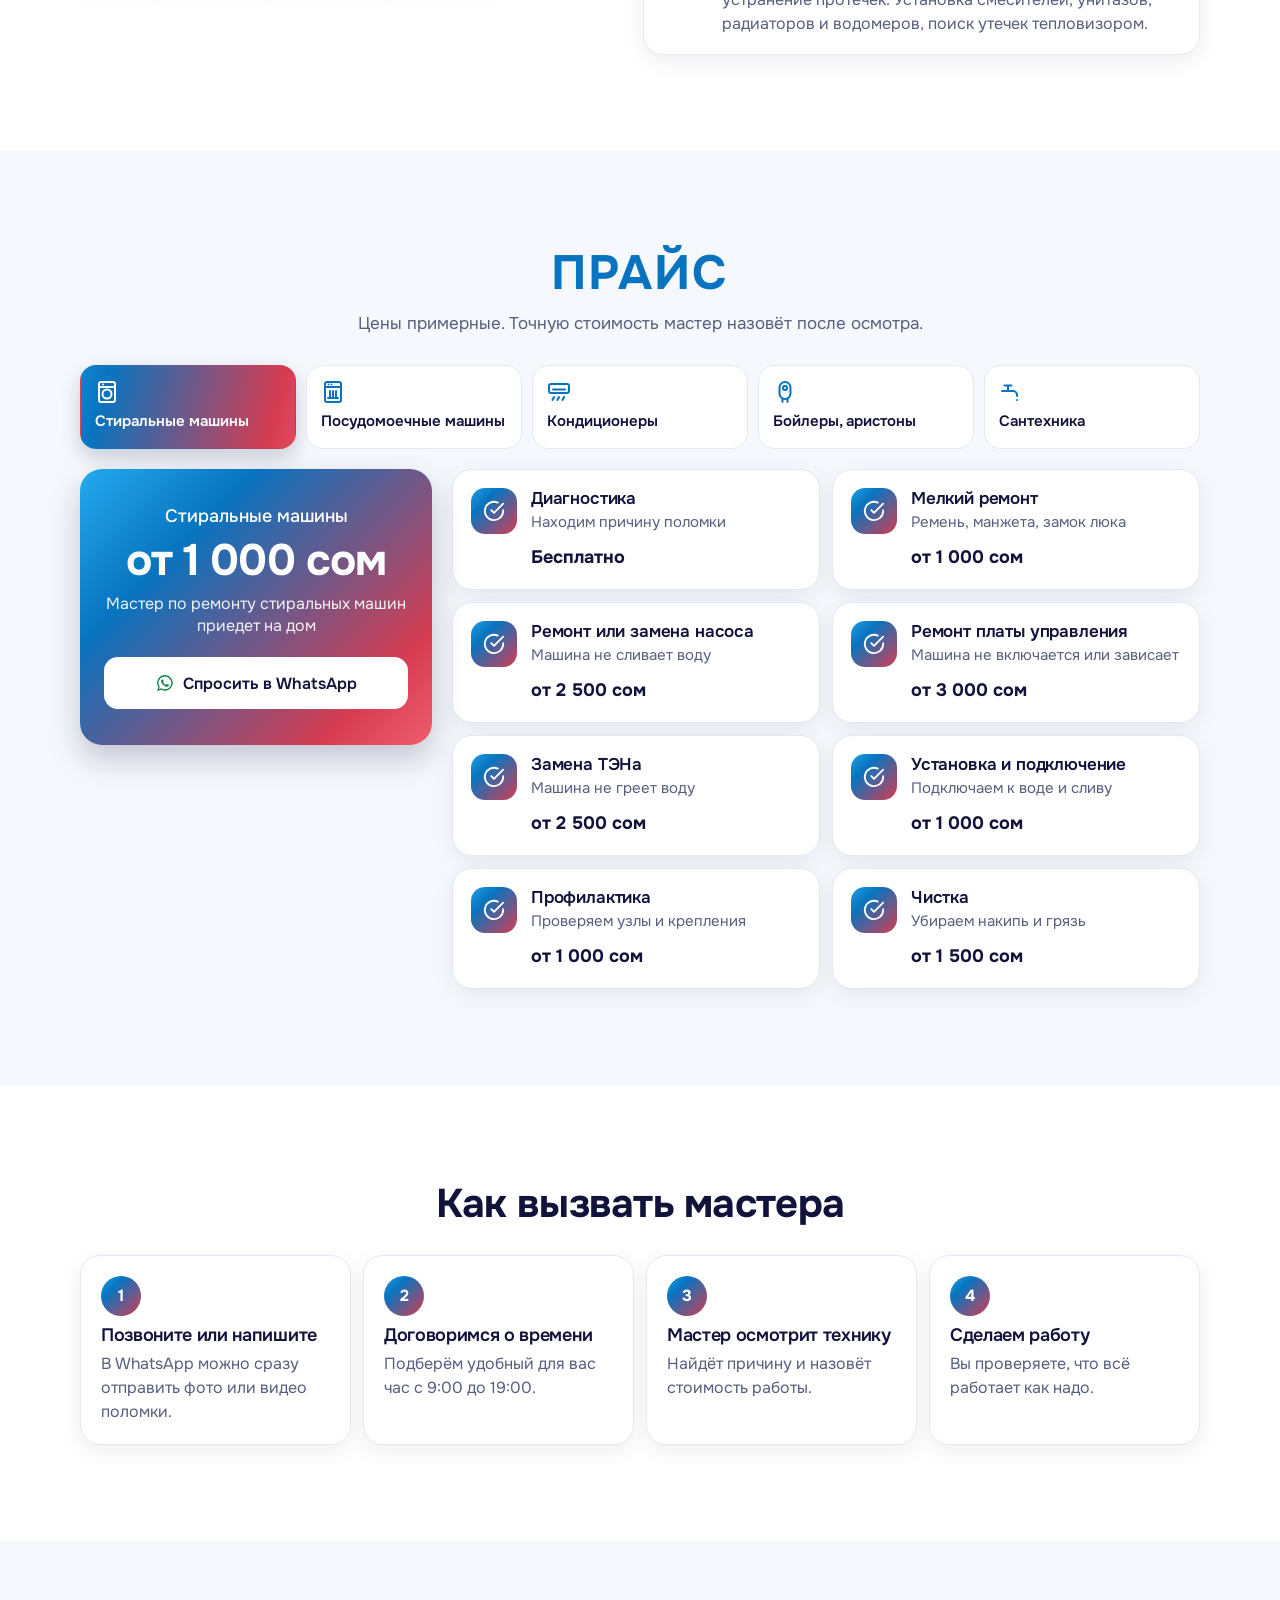
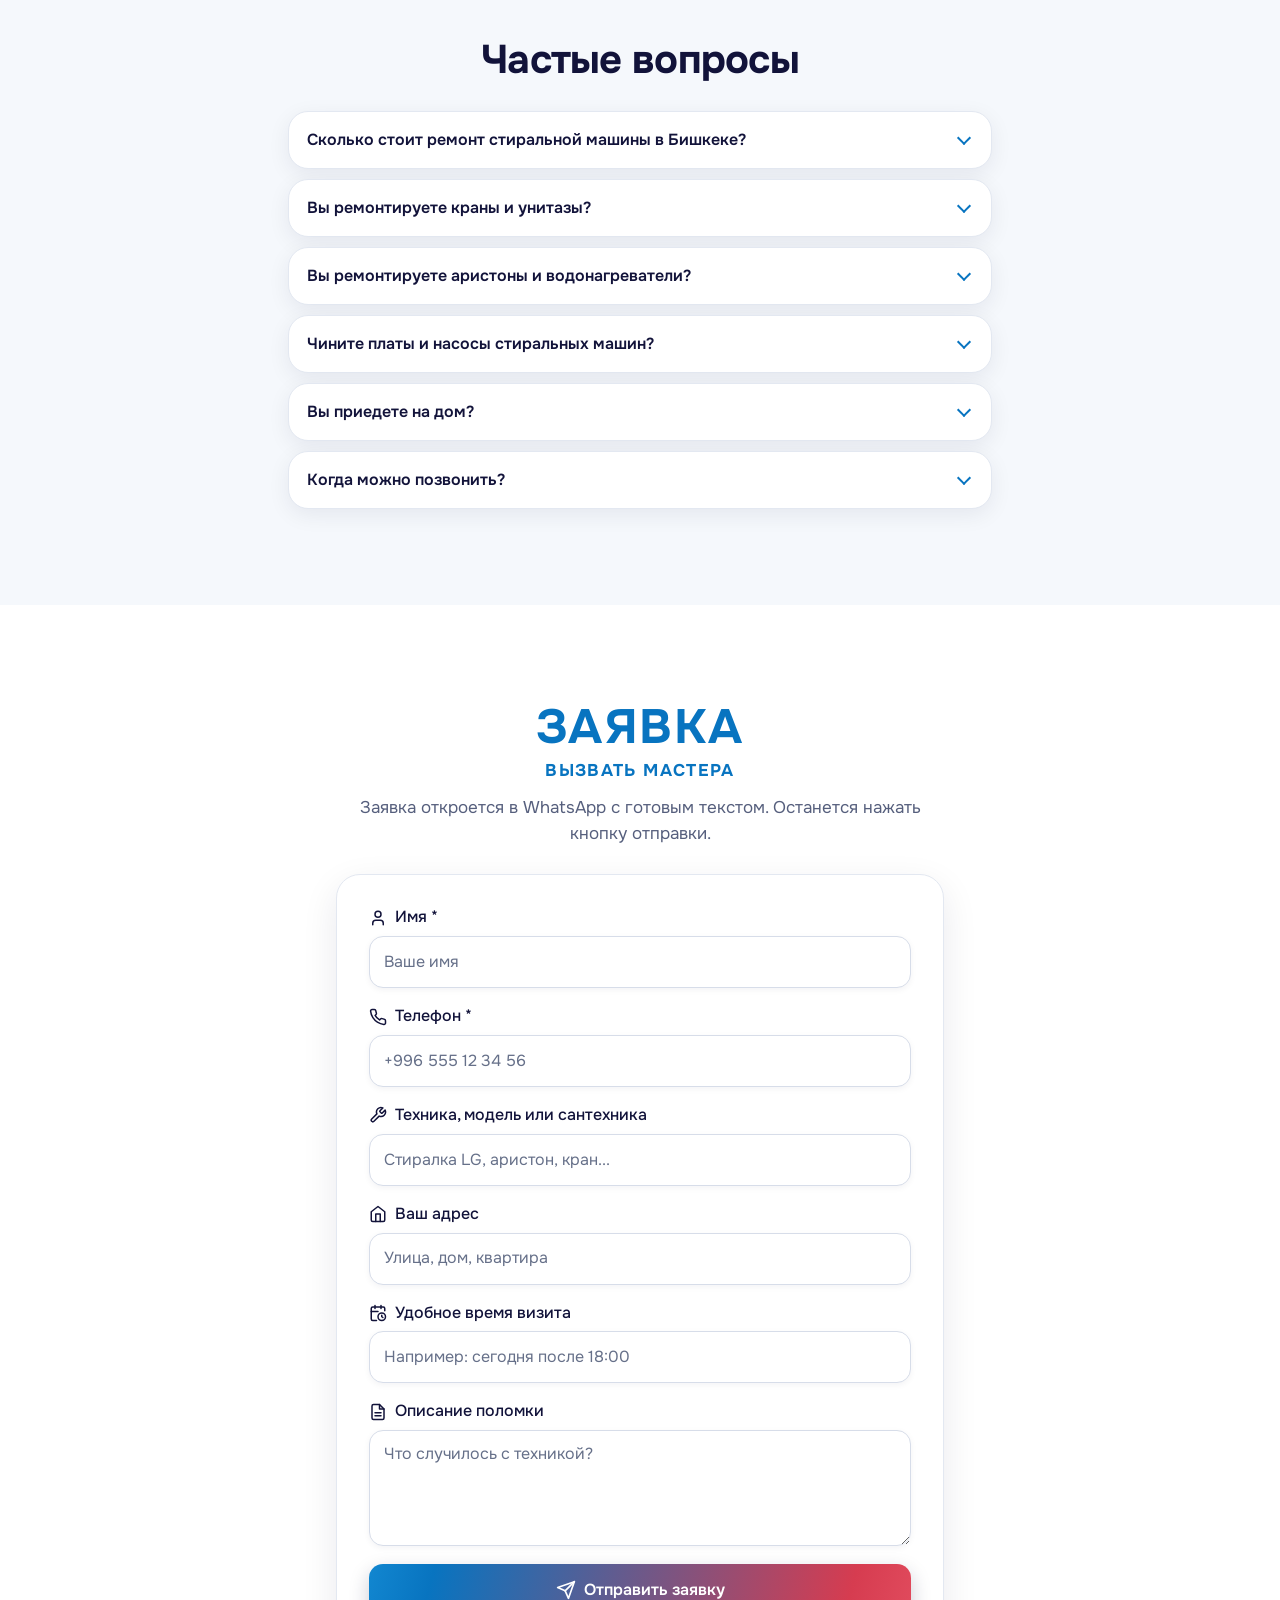
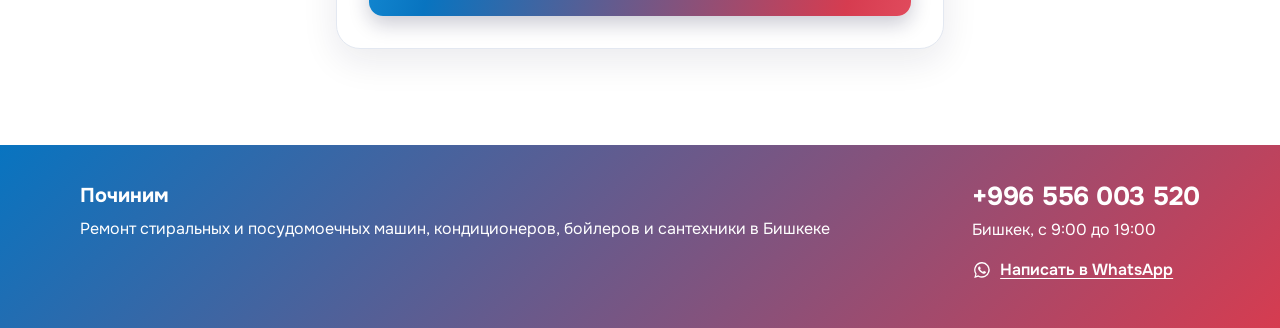
==== commit b64b02cd: "Services section: drop «Что мы делаем», «УСЛУГИ» is the heading Co-Authored-By: Claude Opus 5.5 <nor" ====
--- a/index.html
+++ b/index.html
@@ -132,8 +132,7 @@
     <section class="section works" id="works" aria-labelledby="works-title">
       <div class="wrap works__grid">
         <div class="works__head">
-          <p class="eyebrow eyebrow--big">Услуги</p>
-          <h2 id="works-title">Что мы делаем</h2>
+          <h2 class="eyebrow eyebrow--big" id="works-title">Услуги</h2>
           <p class="section-lead">Ремонт, установка и обслуживание стиральных и посудомоечных машин, кондиционеров, бойлеров, аристонов и водонагревателей. Ремонт сантехники в Бишкеке.</p>
           <img class="works__img" src="img/master.jpg" width="760" height="695" alt="Мастер с инструментами рядом со стиральной машиной, кондиционером и трубой" loading="lazy">
         </div>
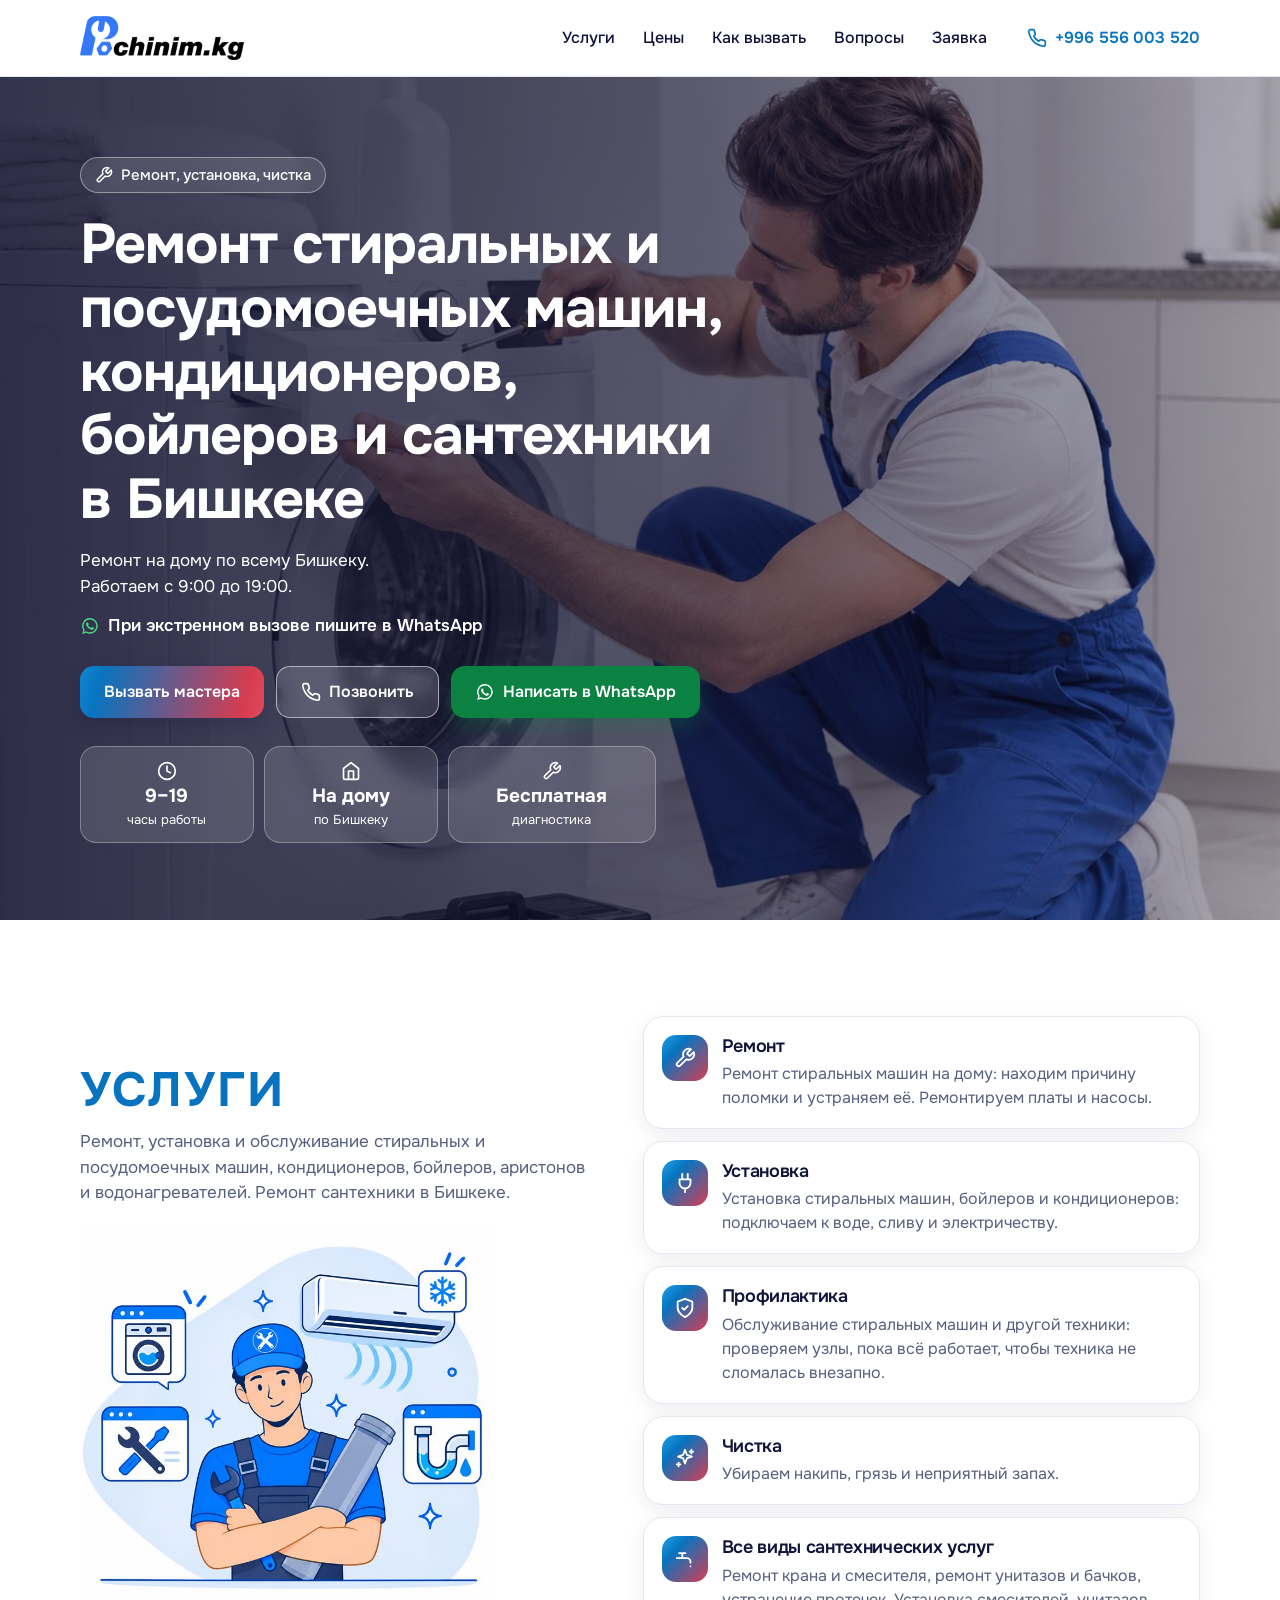
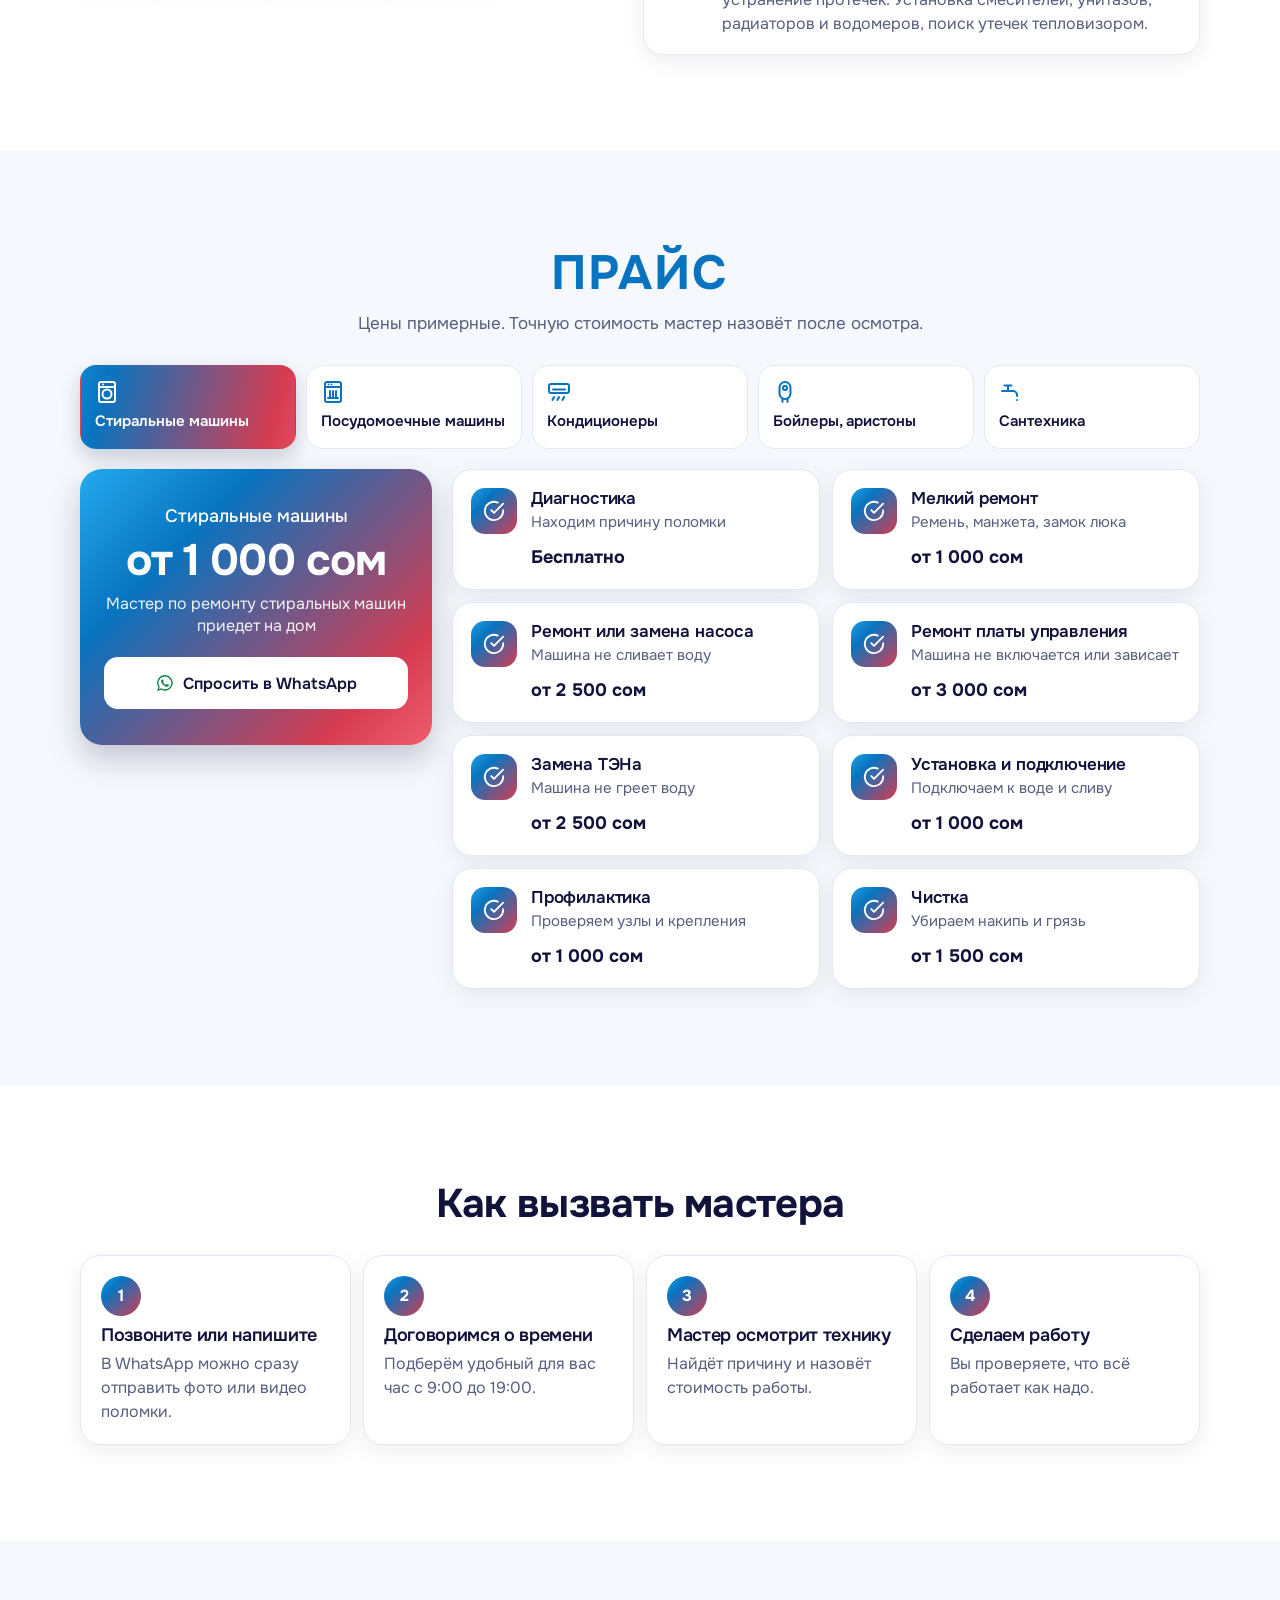
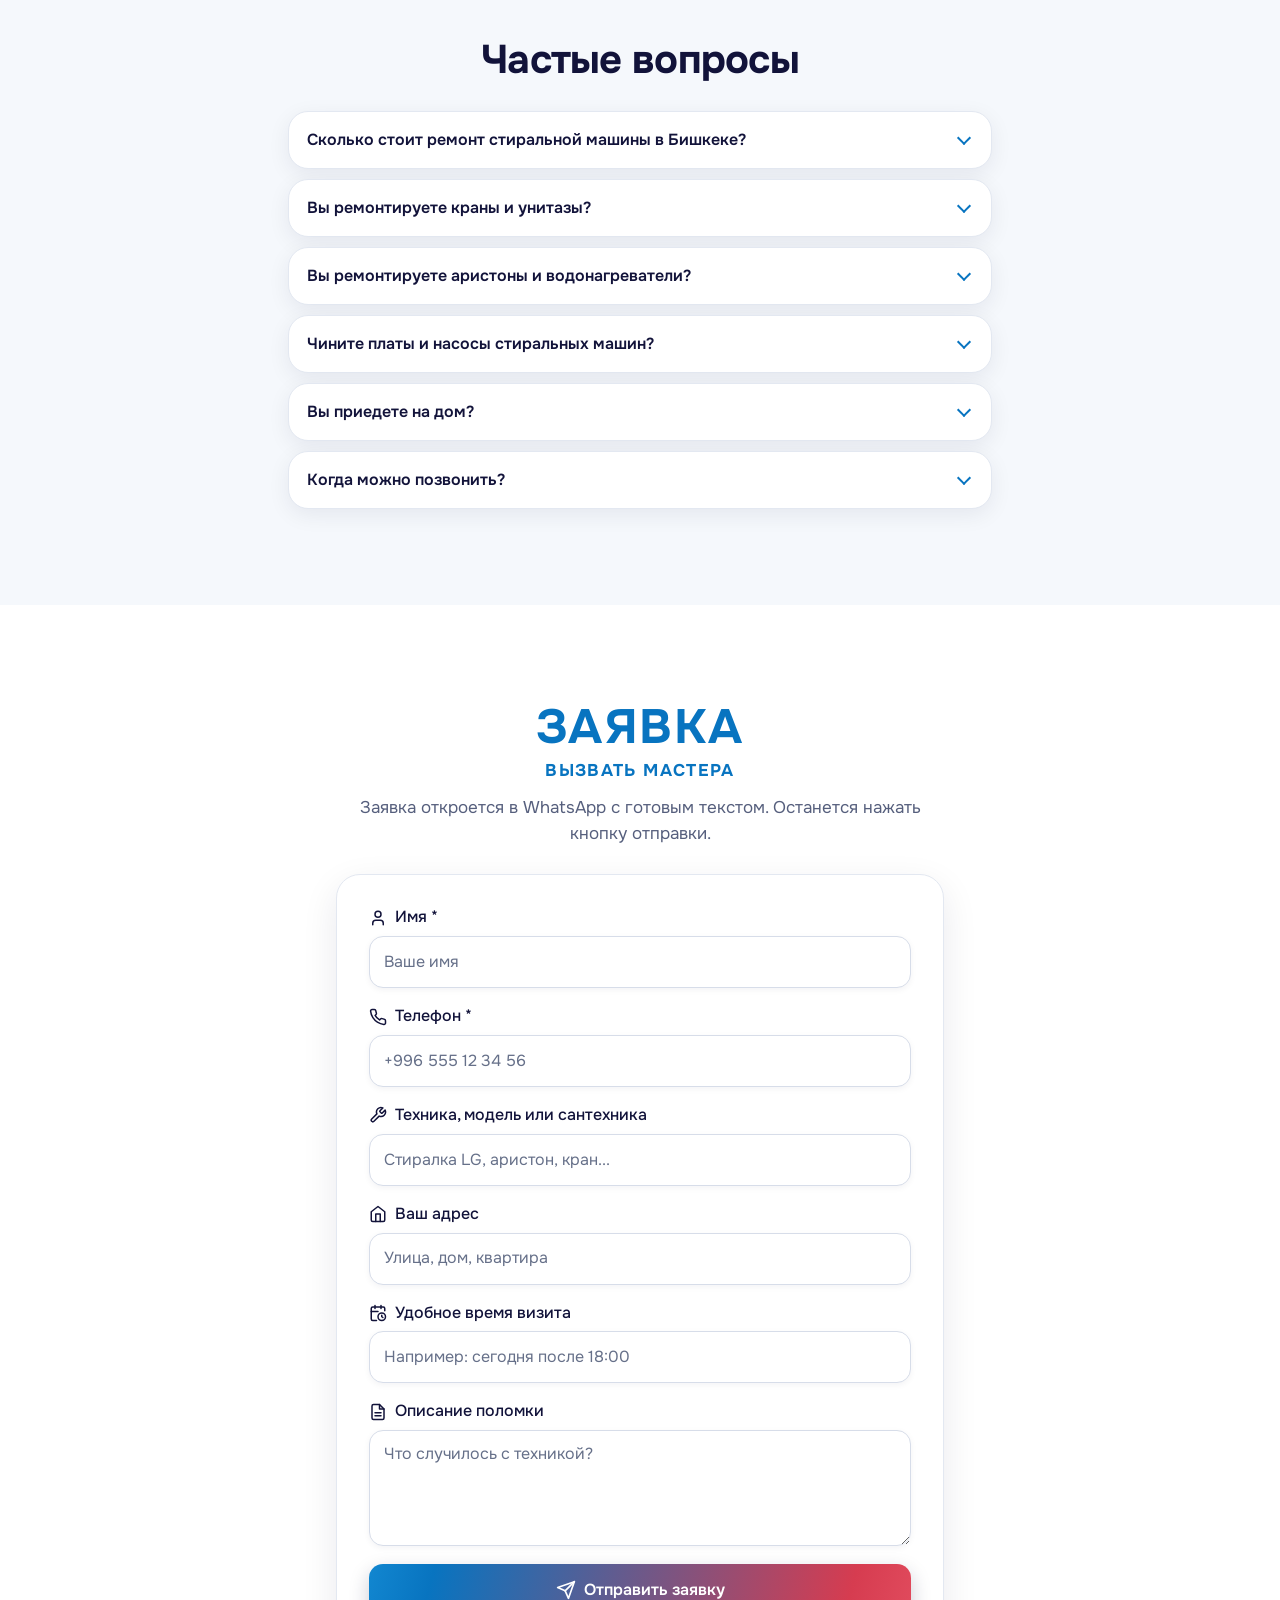
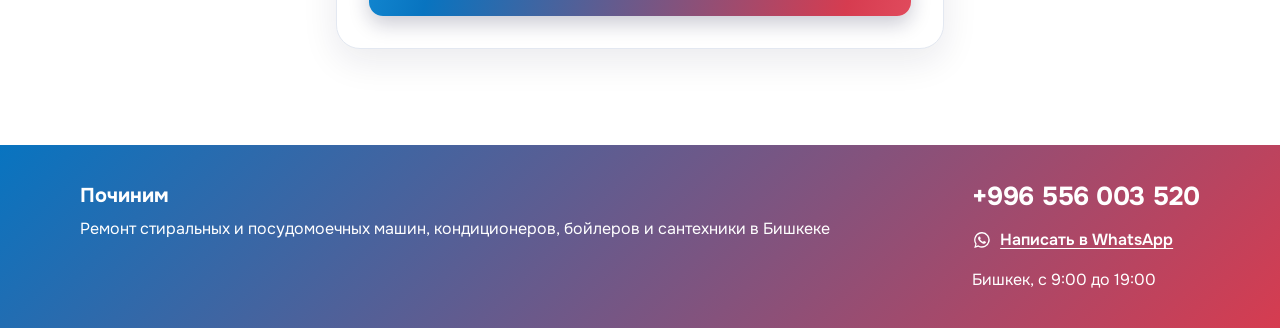
==== commit ddebde36: "Footer: WhatsApp link right under the phone number Co-Authored-By: Claude Opus 5.5 <noreply@anthropi" ====
--- a/index.html
+++ b/index.html
@@ -398,10 +398,10 @@
       </div>
       <div class="site-footer__contacts">
         <a class="site-footer__phone" href="tel:+996556003520">+996 556 003 520</a>
-        <p>Бишкек, с 9:00 до 19:00</p>
         <a class="site-footer__wa" href="https://wa.me/996556003520" data-wa-text="Здравствуйте! Нужен мастер." target="_blank" rel="noopener">
           <svg class="icon" aria-hidden="true"><use href="#i-wa"/></svg>Написать в WhatsApp
         </a>
+        <p>Бишкек, с 9:00 до 19:00</p>
       </div>
     </div>
   </footer>
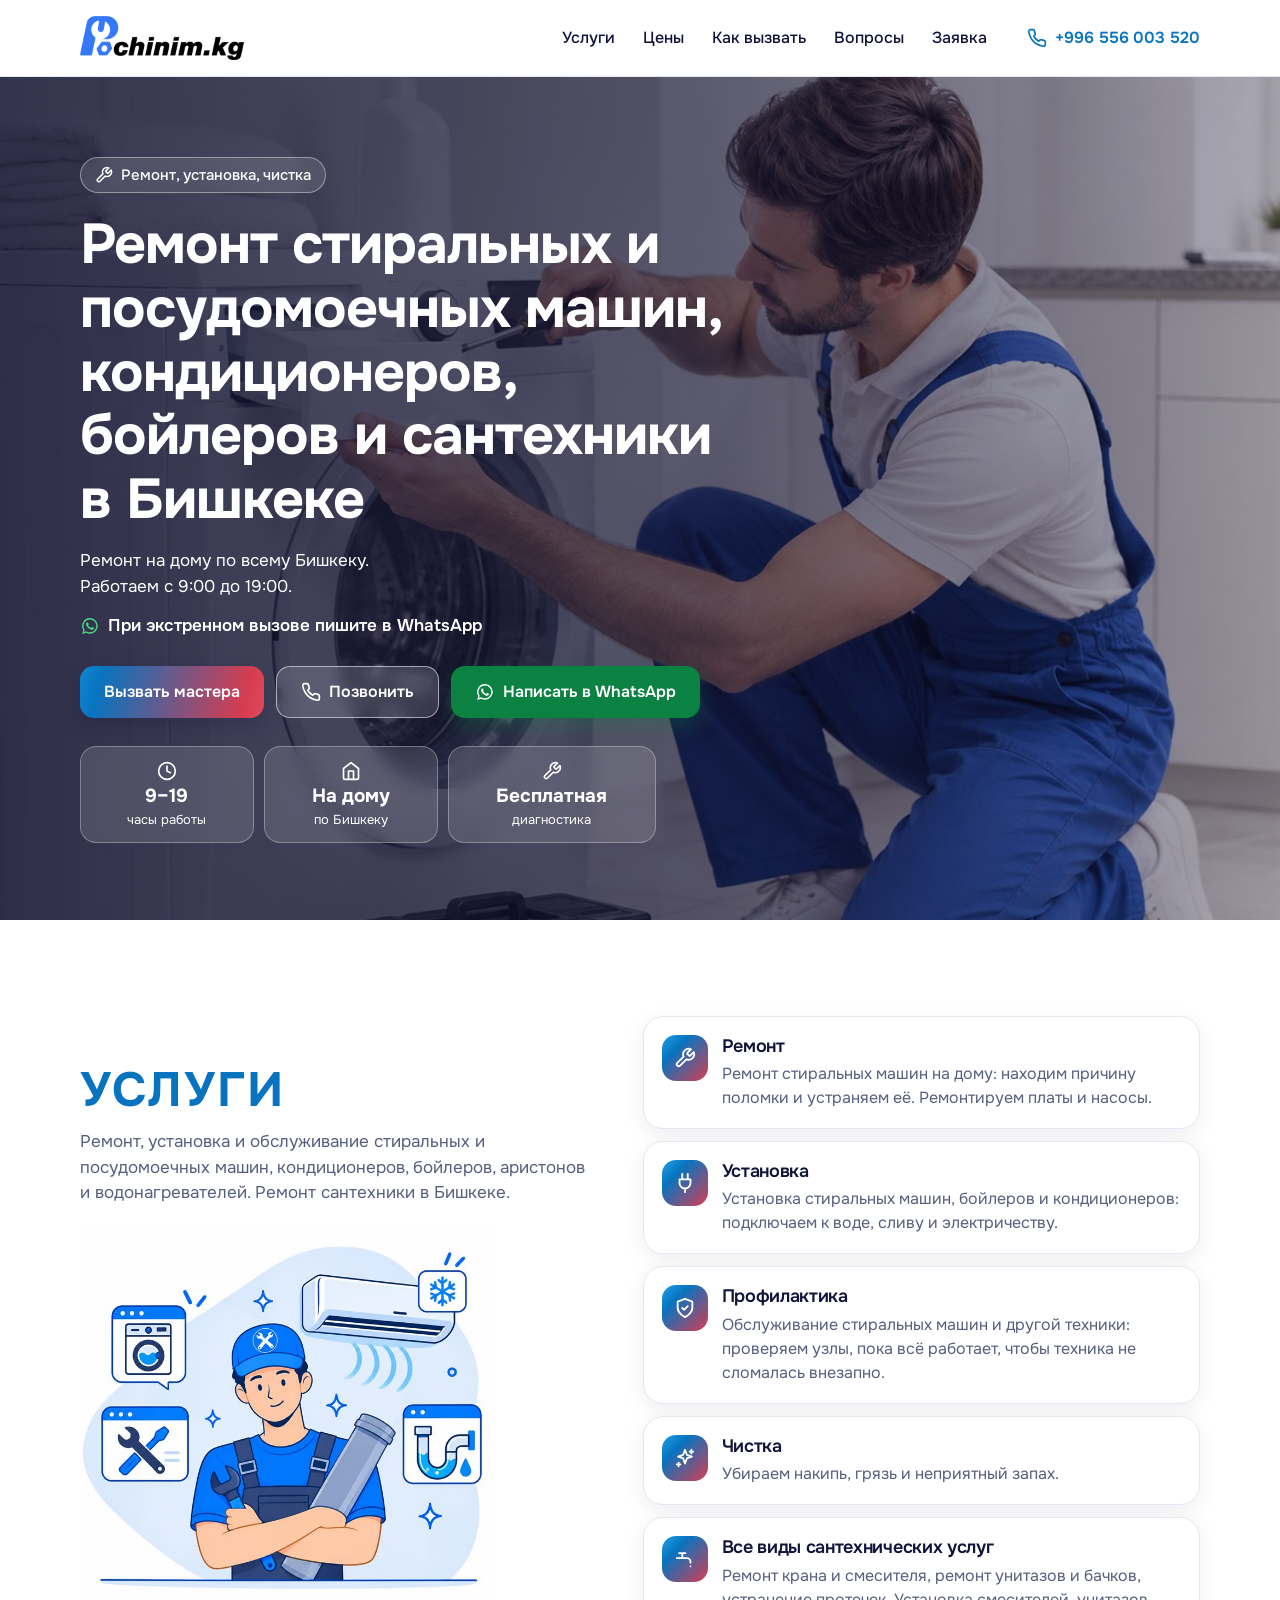
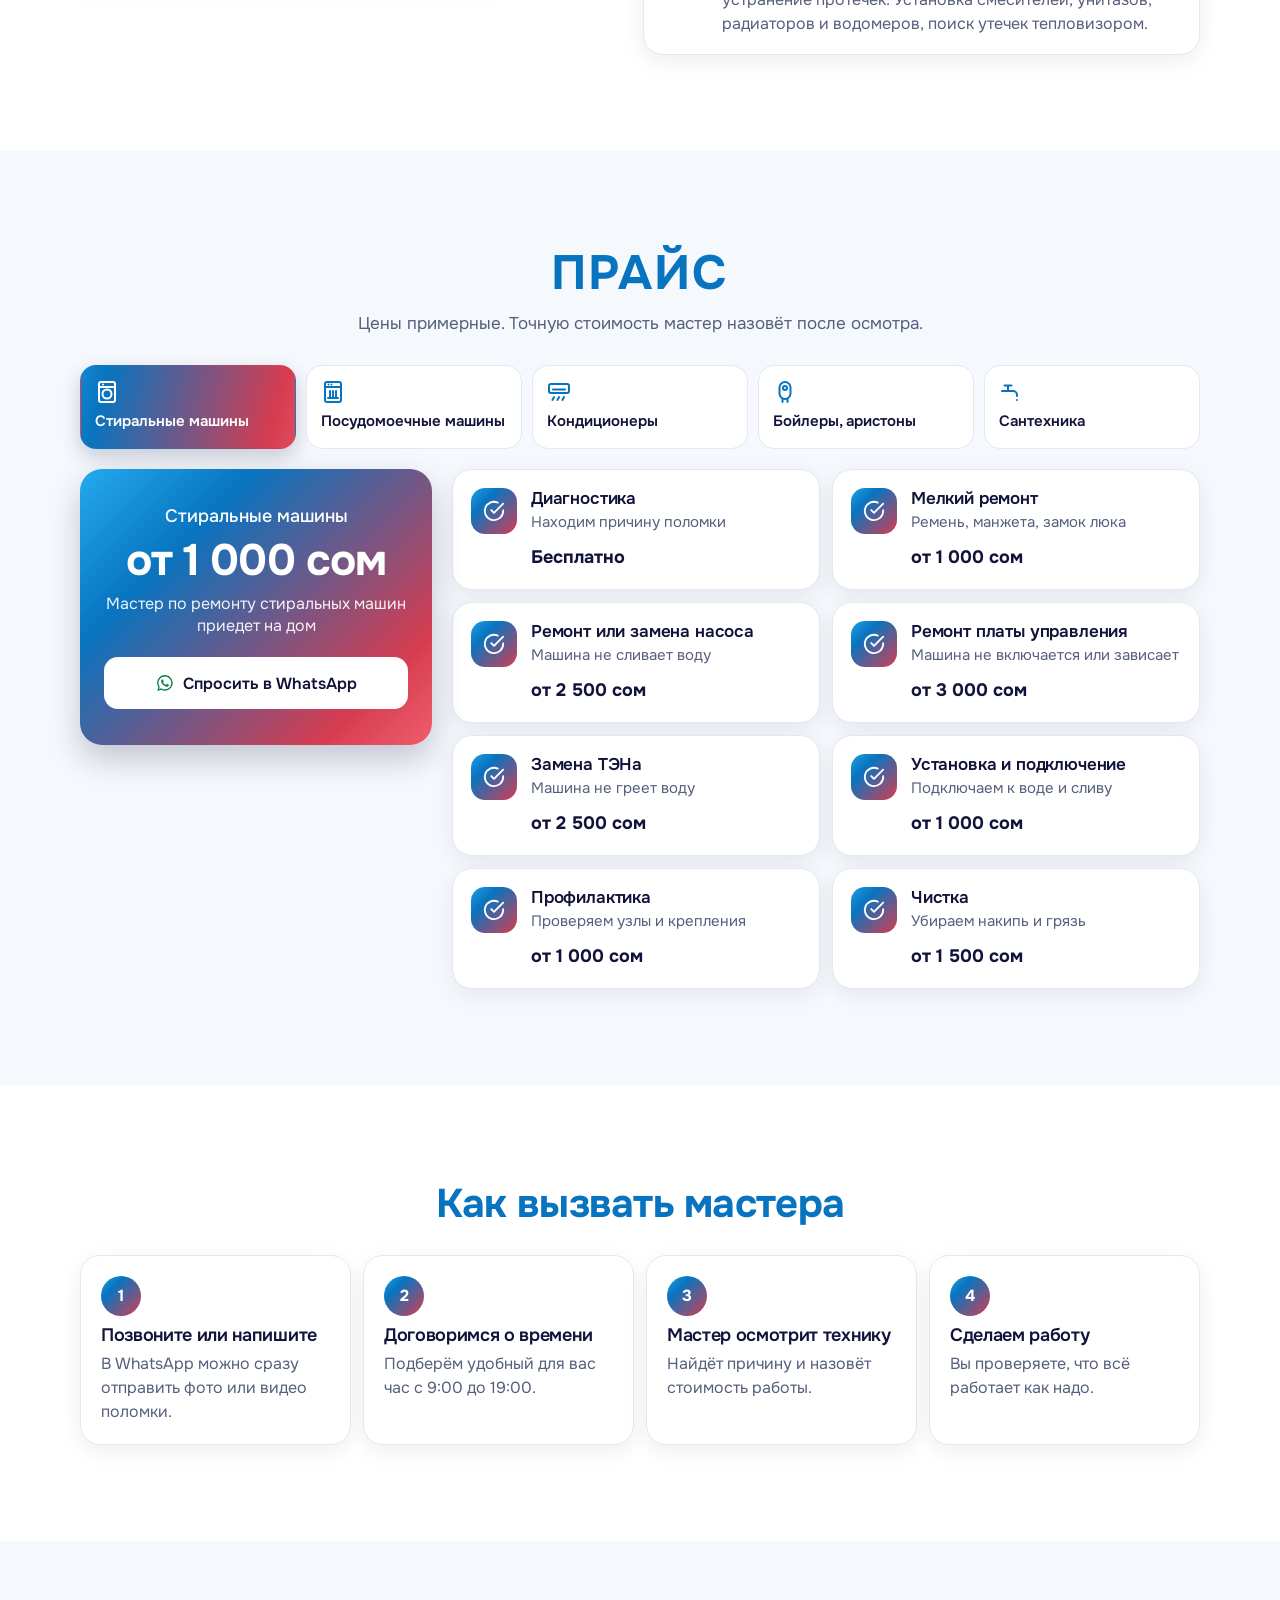
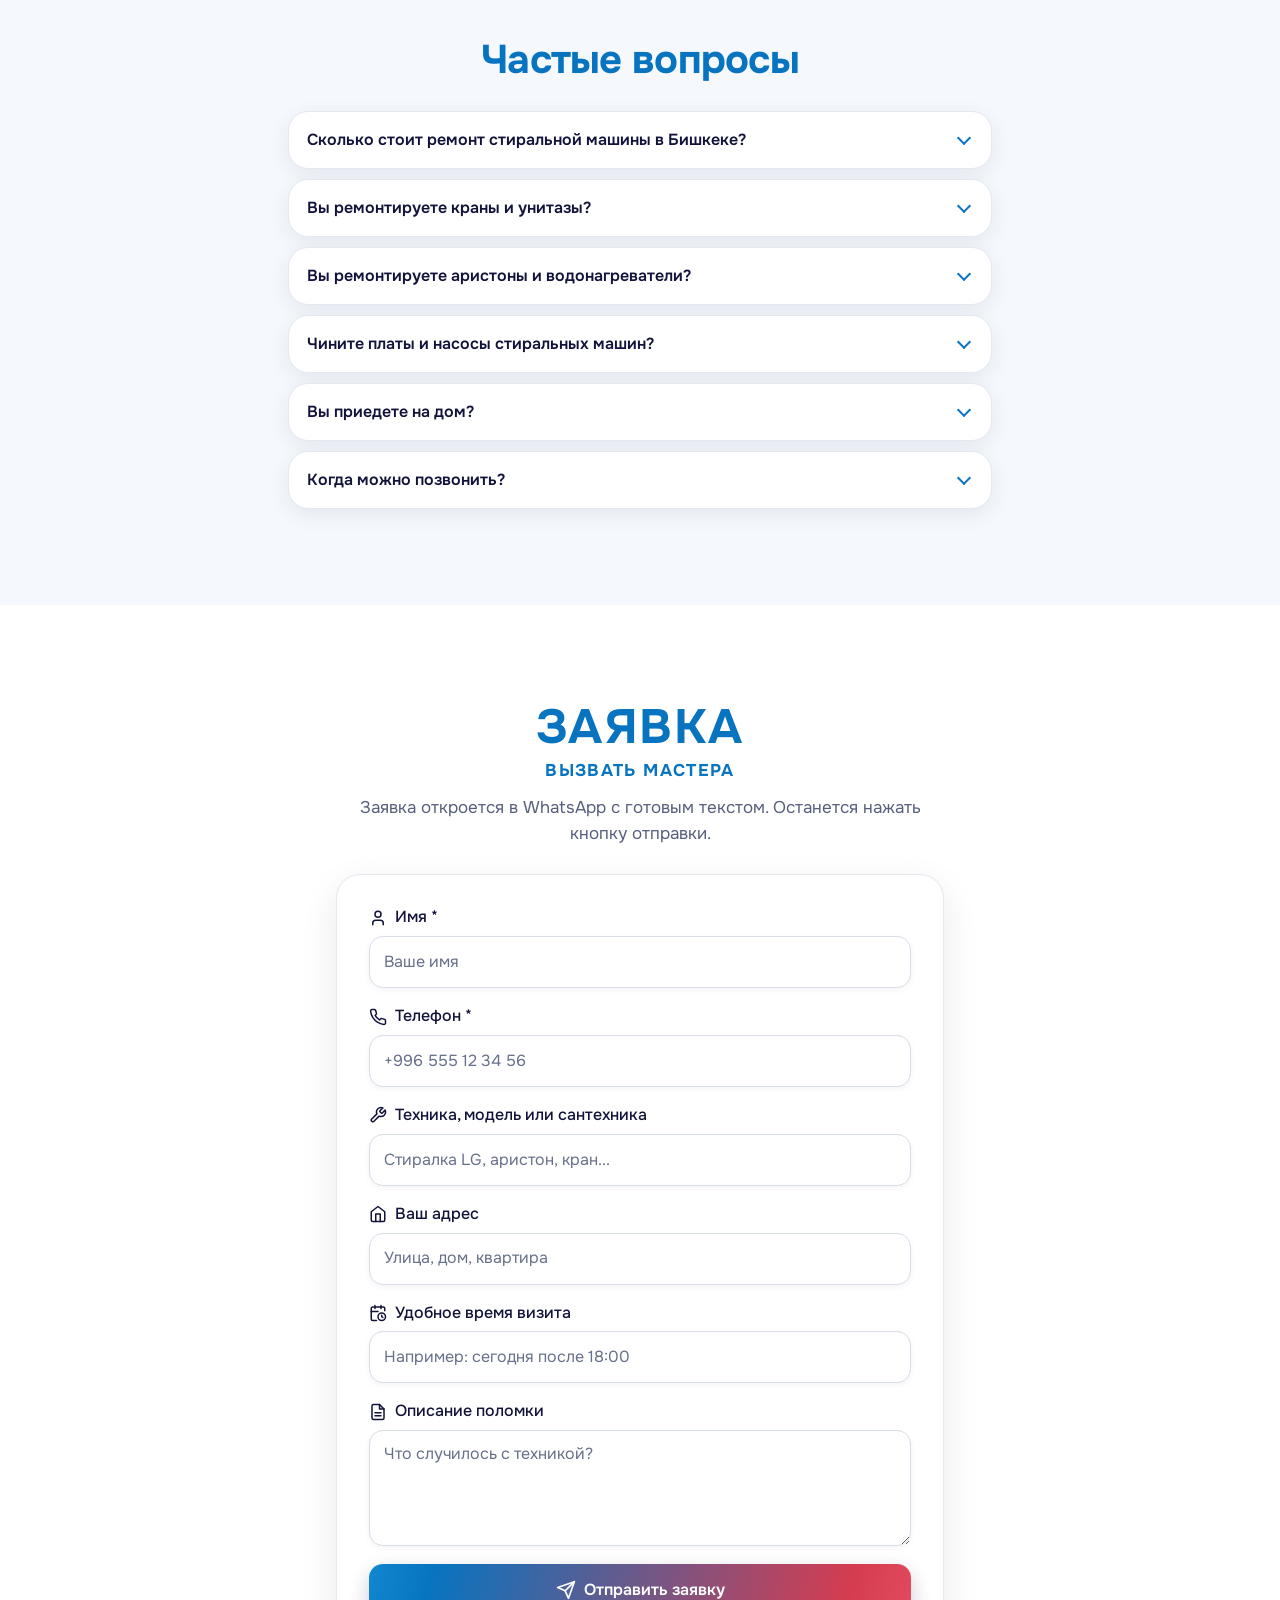
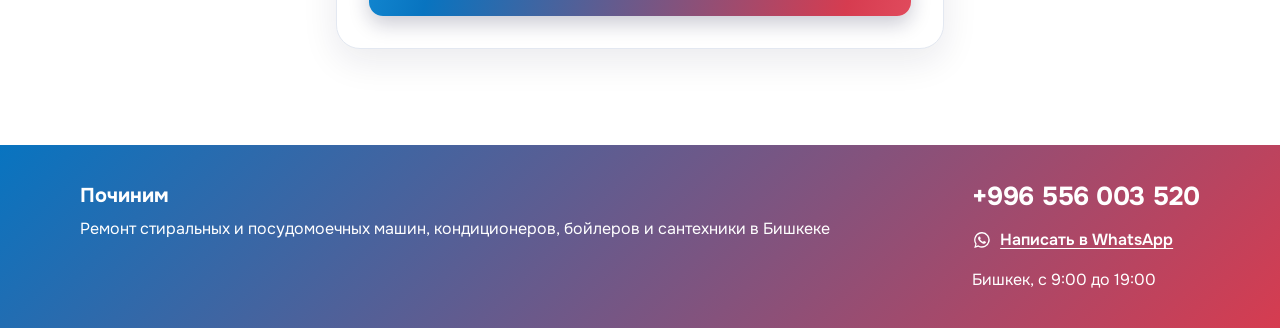
==== commit f8aac8bc: "Blue headings for «Как вызвать мастера» and «Частые вопросы» Co-Authored-By: Claude Opus 5.5 <norepl" ====
--- a/index.html
+++ b/index.html
@@ -301,7 +301,7 @@
     <section class="section steps" id="steps" aria-labelledby="steps-title">
       <div class="wrap">
         <div class="section-head">
-          <h2 id="steps-title">Как вызвать мастера</h2>
+          <h2 class="h2--blue" id="steps-title">Как вызвать мастера</h2>
         </div>
         <ol class="steps__list">
           <li class="card"><h3>Позвоните или напишите</h3><p>В WhatsApp можно сразу отправить фото или видео поломки.</p></li>
@@ -315,7 +315,7 @@
     <section class="section section--tint faq" id="faq" aria-labelledby="faq-title">
       <div class="wrap faq__wrap">
         <div class="section-head">
-          <h2 id="faq-title">Частые вопросы</h2>
+          <h2 class="h2--blue" id="faq-title">Частые вопросы</h2>
         </div>
         <div class="faq__list">
           <details class="card">
--- a/styles.css
+++ b/styles.css
@@ -377,6 +377,8 @@
   text-transform: uppercase;
 }
 
+.h2--blue { color: var(--accent); }
+
 /* Прайс: крупный голубой заголовок раздела */
 .eyebrow--big {
   margin-bottom: .25rem;
